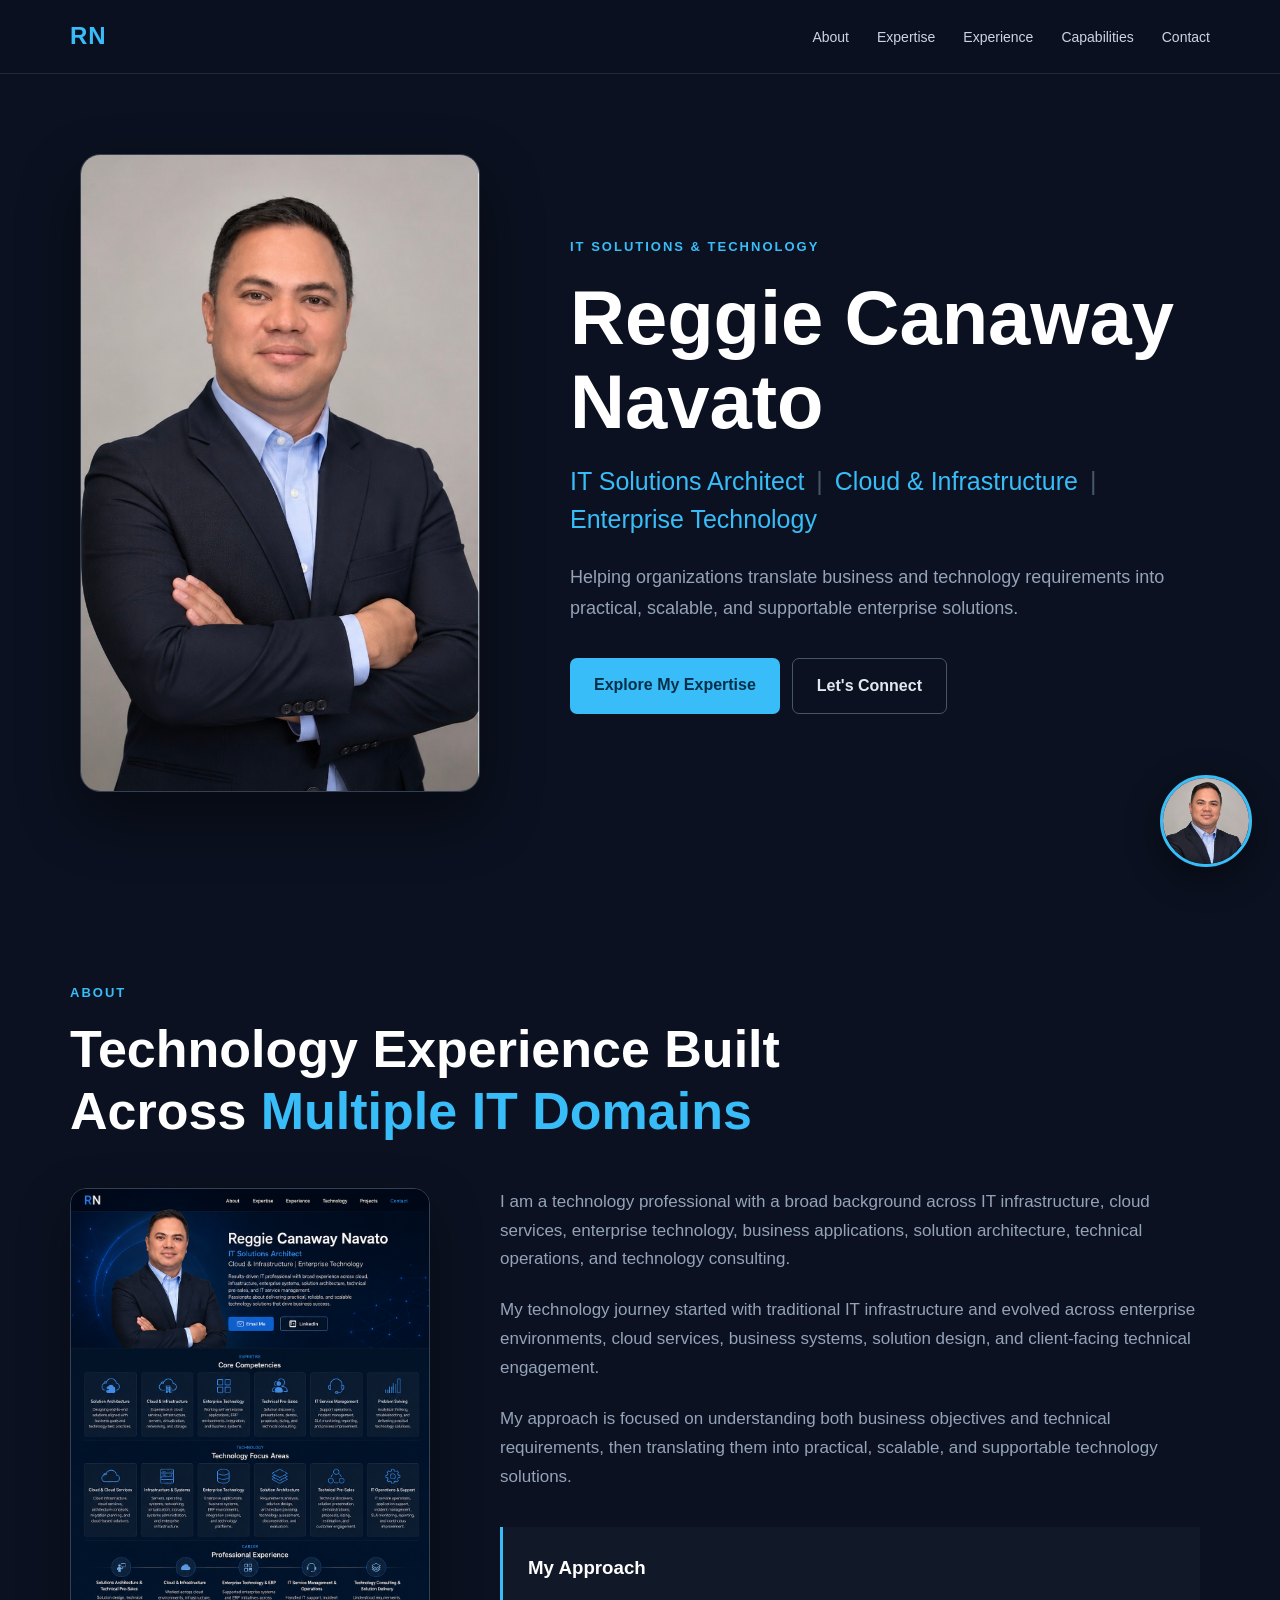
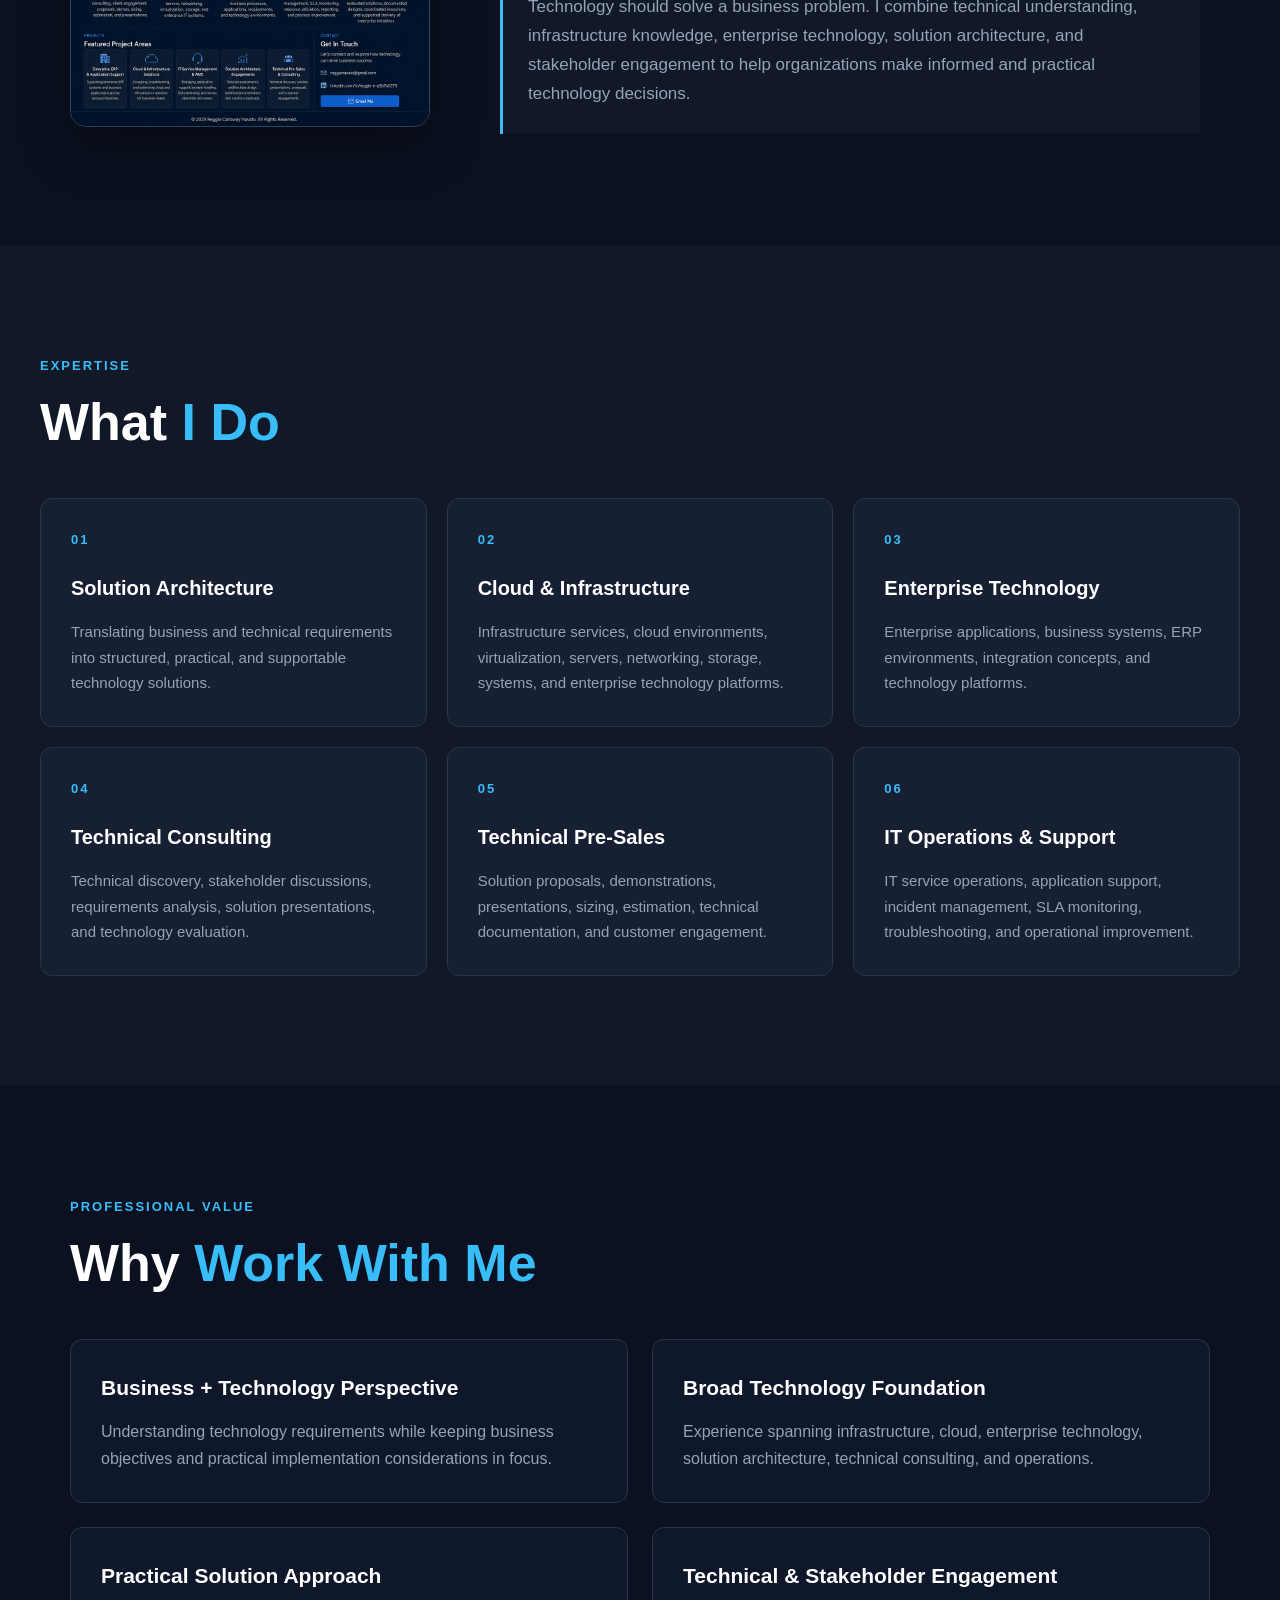
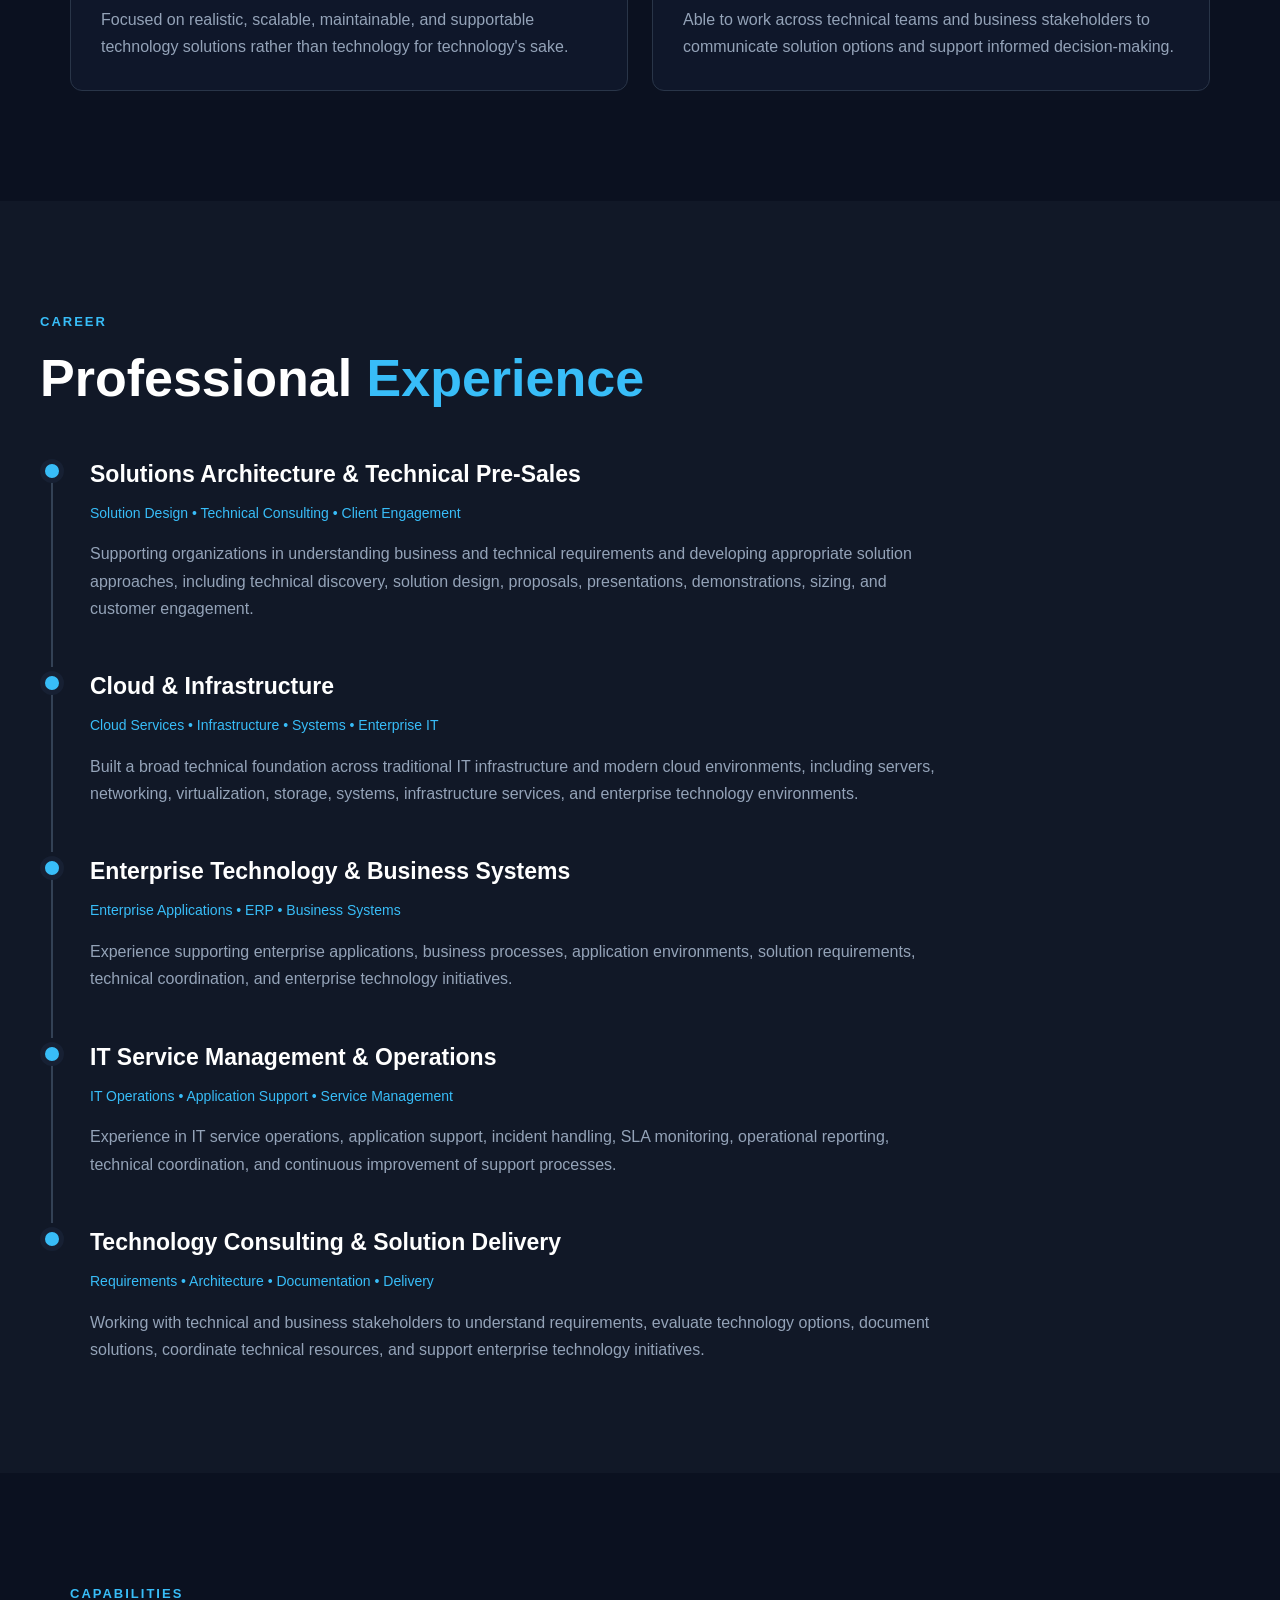
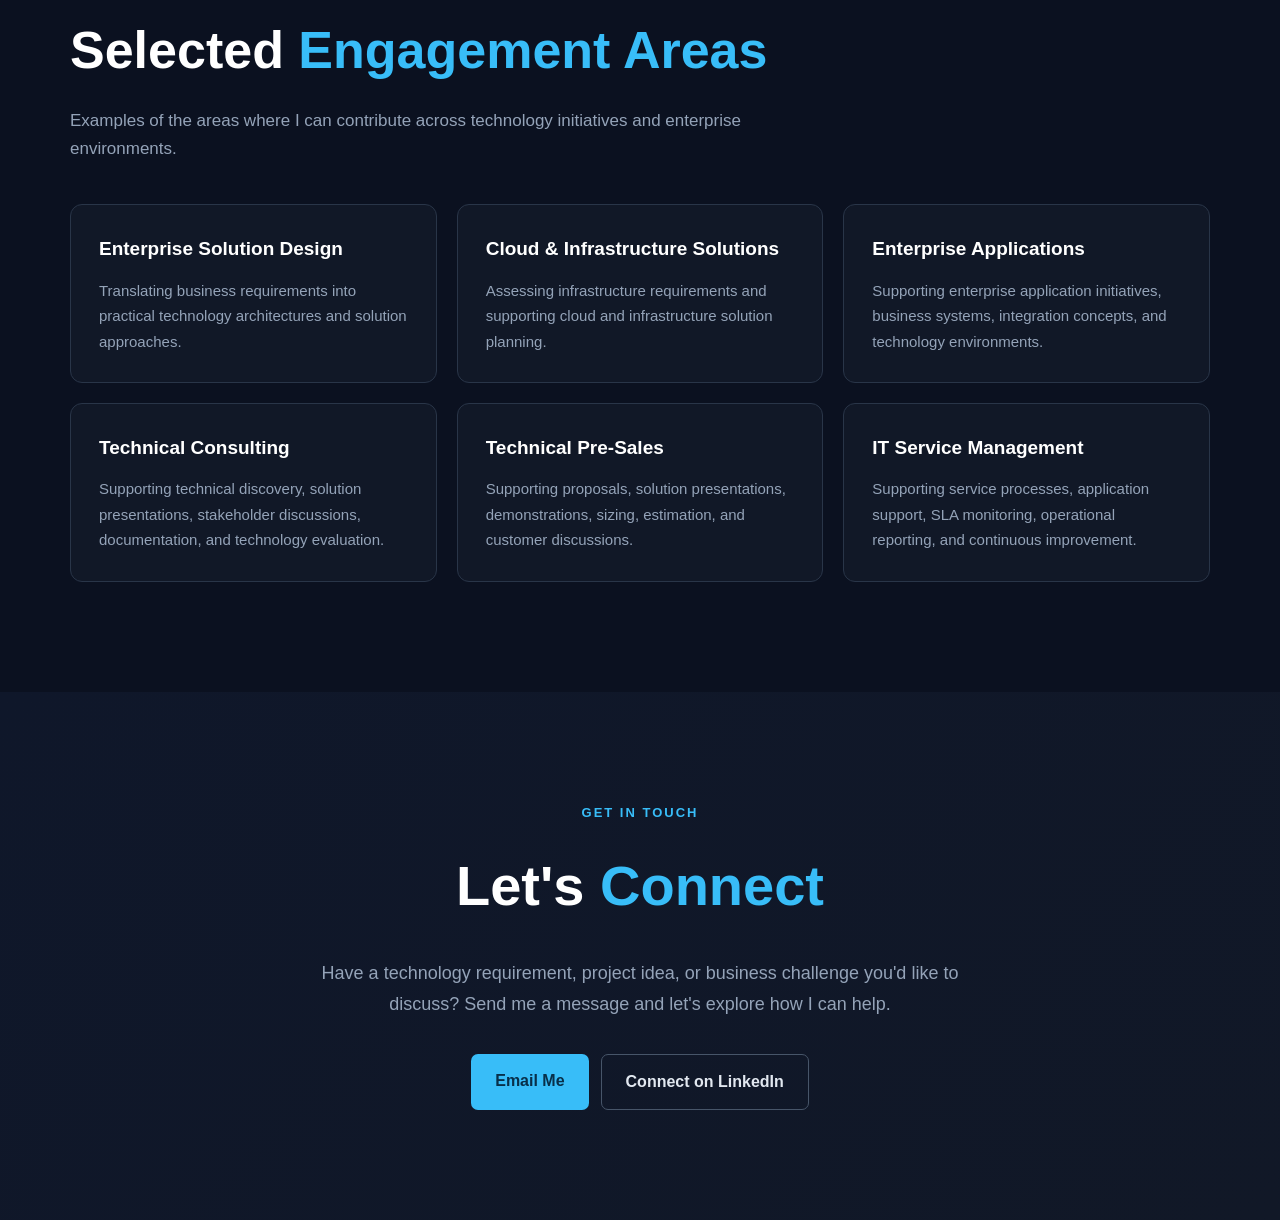
==== index.html @ bceef2e8 "Update index.html" ====
<!DOCTYPE html>
<html lang="en">

<head>

    <meta charset="UTF-8">

    <meta name="viewport"
          content="width=device-width, initial-scale=1.0">

    <meta name="description"
          content="Professional portfolio of Reggie Canaway Navato, an IT Solutions Architect specializing in Cloud, Infrastructure, Enterprise Technology, Solution Architecture, and Technical Consulting.">

    <title>
        Reggie Canaway Navato | IT Solutions Architect
    </title>

    <link rel="stylesheet" href="css/style.css">

</head>


<body>

    <!-- =========================
         NAVIGATION
    ========================== -->

    <nav>

        <div class="nav-container">

            <a href="#home" class="logo">
                RN
            </a>


            <ul>

                <li>
                    <a href="#about">
                        About
                    </a>
                </li>

                <li>
                    <a href="#expertise">
                        Expertise
                    </a>
                </li>

                <li>
                    <a href="#experience">
                        Experience
                    </a>
                </li>

                <li>
                    <a href="#engagement">
                        Capabilities
                    </a>
                </li>

                <li>
                    <a href="#contact">
                        Contact
                    </a>
                </li>

            </ul>

        </div>

    </nav>



    <!-- =========================
         HERO
    ========================== -->

    <header class="hero" id="home">

        <div class="hero-photo">

            <img
                src="images/profile.jpg"
                alt="Reggie Canaway Navato"
            >

        </div>


        <div class="hero-content">

            <div class="hero-label">
                IT Solutions & Technology
            </div>


            <h1>
                Reggie Canaway Navato
            </h1>


            <h2>
                IT Solutions Architect
                <span>|</span>
                Cloud & Infrastructure
                <span>|</span>
                Enterprise Technology
            </h2>


            <p class="hero-description">

                Helping organizations translate business and technology
                requirements into practical, scalable, and supportable
                enterprise solutions.

            </p>


            <div class="hero-buttons">

                <a href="#expertise"
                   class="btn btn-primary">

                    Explore My Expertise

                </a>


                <a href="#contact"
                   class="btn btn-secondary">

                    Let's Connect

                </a>

            </div>

        </div>

    </header>



    <!-- =========================
         ABOUT
    ========================== -->

    <section id="about">

        <div class="section-label">
            About
        </div>


        <h2 class="section-title">

            Technology Experience Built Across
            <span>Multiple IT Domains</span>

        </h2>


        <div class="about-grid">

            <div class="about-image">

                <img
                    src="images/profile3.jpg"
                    alt="Reggie Canaway Navato"
                >

            </div>


            <div class="about-content">

                <p>

                    I am a technology professional with a broad background
                    across IT infrastructure, cloud services, enterprise
                    technology, business applications, solution architecture,
                    technical operations, and technology consulting.

                </p>


                <p>

                    My technology journey started with traditional IT
                    infrastructure and evolved across enterprise environments,
                    cloud services, business systems, solution design, and
                    client-facing technical engagement.

                </p>


                <p>

                    My approach is focused on understanding both business
                    objectives and technical requirements, then translating
                    them into practical, scalable, and supportable technology
                    solutions.

                </p>


                <div class="about-approach">

                    <h3>
                        My Approach
                    </h3>

                    <p>

                        Technology should solve a business problem.
                        I combine technical understanding, infrastructure
                        knowledge, enterprise technology, solution architecture,
                        and stakeholder engagement to help organizations make
                        informed and practical technology decisions.

                    </p>

                </div>

            </div>

        </div>

    </section>



    <!-- =========================
         EXPERTISE
    ========================== -->

    <section id="expertise"
             class="section-dark">

        <div class="section-container">

            <div class="section-label">
                Expertise
            </div>


            <h2 class="section-title">

                What <span>I Do</span>

            </h2>


            <div class="expertise-grid">


                <div class="expertise-card">

                    <div class="card-number">
                        01
                    </div>

                    <h3>
                        Solution Architecture
                    </h3>

                    <p>

                        Translating business and technical requirements into
                        structured, practical, and supportable technology
                        solutions.

                    </p>

                </div>


                <div class="expertise-card">

                    <div class="card-number">
                        02
                    </div>

                    <h3>
                        Cloud & Infrastructure
                    </h3>

                    <p>

                        Infrastructure services, cloud environments,
                        virtualization, servers, networking, storage,
                        systems, and enterprise technology platforms.

                    </p>

                </div>


                <div class="expertise-card">

                    <div class="card-number">
                        03
                    </div>

                    <h3>
                        Enterprise Technology
                    </h3>

                    <p>

                        Enterprise applications, business systems,
                        ERP environments, integration concepts,
                        and technology platforms.

                    </p>

                </div>


                <div class="expertise-card">

                    <div class="card-number">
                        04
                    </div>

                    <h3>
                        Technical Consulting
                    </h3>

                    <p>

                        Technical discovery, stakeholder discussions,
                        requirements analysis, solution presentations,
                        and technology evaluation.

                    </p>

                </div>


                <div class="expertise-card">

                    <div class="card-number">
                        05
                    </div>

                    <h3>
                        Technical Pre-Sales
                    </h3>

                    <p>

                        Solution proposals, demonstrations, presentations,
                        sizing, estimation, technical documentation,
                        and customer engagement.

                    </p>

                </div>


                <div class="expertise-card">

                    <div class="card-number">
                        06
                    </div>

                    <h3>
                        IT Operations & Support
                    </h3>

                    <p>

                        IT service operations, application support,
                        incident management, SLA monitoring,
                        troubleshooting, and operational improvement.

                    </p>

                </div>


            </div>

        </div>

    </section>



    <!-- =========================
         WHY WORK WITH ME
    ========================== -->

    <section id="value">

        <div class="section-label">
            Professional Value
        </div>


        <h2 class="section-title">

            Why <span>Work With Me</span>

        </h2>


        <div class="value-grid">


            <div class="value-item">

                <h3>
                    Business + Technology Perspective
                </h3>

                <p>

                    Understanding technology requirements while keeping
                    business objectives and practical implementation
                    considerations in focus.

                </p>

            </div>


            <div class="value-item">

                <h3>
                    Broad Technology Foundation
                </h3>

                <p>

                    Experience spanning infrastructure, cloud,
                    enterprise technology, solution architecture,
                    technical consulting, and operations.

                </p>

            </div>


            <div class="value-item">

                <h3>
                    Practical Solution Approach
                </h3>

                <p>

                    Focused on realistic, scalable, maintainable,
                    and supportable technology solutions rather than
                    technology for technology's sake.

                </p>

            </div>


            <div class="value-item">

                <h3>
                    Technical & Stakeholder Engagement
                </h3>

                <p>

                    Able to work across technical teams and business
                    stakeholders to communicate solution options and
                    support informed decision-making.

                </p>

            </div>


        </div>

    </section>



    <!-- =========================
         EXPERIENCE
    ========================== -->

    <section id="experience"
             class="section-dark">

        <div class="section-container">

            <div class="section-label">
                Career
            </div>


            <h2 class="section-title">

                Professional <span>Experience</span>

            </h2>


            <div class="timeline">


                <div class="timeline-item">

                    <div class="timeline-marker">
                    </div>


                    <div class="timeline-content">

                        <h3>
                            Solutions Architecture & Technical Pre-Sales
                        </h3>

                        <div class="timeline-role">

                            Solution Design • Technical Consulting
                            • Client Engagement

                        </div>

                        <p>

                            Supporting organizations in understanding
                            business and technical requirements and developing
                            appropriate solution approaches, including
                            technical discovery, solution design, proposals,
                            presentations, demonstrations, sizing, and
                            customer engagement.

                        </p>

                    </div>

                </div>



                <div class="timeline-item">

                    <div class="timeline-marker">
                    </div>


                    <div class="timeline-content">

                        <h3>
                            Cloud & Infrastructure
                        </h3>

                        <div class="timeline-role">

                            Cloud Services • Infrastructure
                            • Systems • Enterprise IT

                        </div>

                        <p>

                            Built a broad technical foundation across
                            traditional IT infrastructure and modern cloud
                            environments, including servers, networking,
                            virtualization, storage, systems, infrastructure
                            services, and enterprise technology environments.

                        </p>

                    </div>

                </div>



                <div class="timeline-item">

                    <div class="timeline-marker">
                    </div>


                    <div class="timeline-content">

                        <h3>
                            Enterprise Technology & Business Systems
                        </h3>

                        <div class="timeline-role">

                            Enterprise Applications • ERP
                            • Business Systems

                        </div>

                        <p>

                            Experience supporting enterprise applications,
                            business processes, application environments,
                            solution requirements, technical coordination,
                            and enterprise technology initiatives.

                        </p>

                    </div>

                </div>



                <div class="timeline-item">

                    <div class="timeline-marker">
                    </div>


                    <div class="timeline-content">

                        <h3>
                            IT Service Management & Operations
                        </h3>

                        <div class="timeline-role">

                            IT Operations • Application Support
                            • Service Management

                        </div>

                        <p>

                            Experience in IT service operations,
                            application support, incident handling,
                            SLA monitoring, operational reporting,
                            technical coordination, and continuous
                            improvement of support processes.

                        </p>

                    </div>

                </div>



                <div class="timeline-item">

                    <div class="timeline-marker">
                    </div>


                    <div class="timeline-content">

                        <h3>
                            Technology Consulting & Solution Delivery
                        </h3>

                        <div class="timeline-role">

                            Requirements • Architecture
                            • Documentation • Delivery

                        </div>

                        <p>

                            Working with technical and business stakeholders
                            to understand requirements, evaluate technology
                            options, document solutions, coordinate technical
                            resources, and support enterprise technology
                            initiatives.

                        </p>

                    </div>

                </div>


            </div>

        </div>

    </section>



    <!-- =========================
         ENGAGEMENT AREAS
    ========================== -->

    <section id="engagement">

        <div class="section-label">
            Capabilities
        </div>


        <h2 class="section-title">

            Selected <span>Engagement Areas</span>

        </h2>


        <p class="section-intro">

            Examples of the areas where I can contribute across
            technology initiatives and enterprise environments.

        </p>


        <div class="engagement-grid">


            <div class="engagement-card">

                <h3>
                    Enterprise Solution Design
                </h3>

                <p>

                    Translating business requirements into practical
                    technology architectures and solution approaches.

                </p>

            </div>


            <div class="engagement-card">

                <h3>
                    Cloud & Infrastructure Solutions
                </h3>

                <p>

                    Assessing infrastructure requirements and supporting
                    cloud and infrastructure solution planning.

                </p>

            </div>


            <div class="engagement-card">

                <h3>
                    Enterprise Applications
                </h3>

                <p>

                    Supporting enterprise application initiatives,
                    business systems, integration concepts, and
                    technology environments.

                </p>

            </div>


            <div class="engagement-card">

                <h3>
                    Technical Consulting
                </h3>

                <p>

                    Supporting technical discovery, solution presentations,
                    stakeholder discussions, documentation,
                    and technology evaluation.

                </p>

            </div>


            <div class="engagement-card">

                <h3>
                    Technical Pre-Sales
                </h3>

                <p>

                    Supporting proposals, solution presentations,
                    demonstrations, sizing, estimation,
                    and customer discussions.

                </p>

            </div>


            <div class="engagement-card">

                <h3>
                    IT Service Management
                </h3>

                <p>

                    Supporting service processes, application support,
                    SLA monitoring, operational reporting,
                    and continuous improvement.

                </p>

            </div>


        </div>

    </section>


<!-- =========================
     CONTACT
========================= -->

<section id="contact" class="contact-section">

    <div class="contact-container">

        <div class="section-label">
            Get In Touch
        </div>

        <h2>
            Let's <span>Connect</span>
        </h2>

        <p class="contact-intro">

            Have a technology requirement, project idea, or
            business challenge you'd like to discuss?
            Send me a message and let's explore how I can help.

        </p>


        <div class="contact-buttons">

            <a
                href="mailto:reggienavato@gmail.com"
                class="btn btn-primary"
            >
                Email Me
            </a>


            <a
                href="https://www.linkedin.com/in/reggie-n-a3b7b0275/"
                target="_blank"
                rel="noopener noreferrer"
                class="btn btn-secondary"
            >
                Connect on LinkedIn
            </a>

        </div>

    </div>

</section>


<!-- =========================
     FLOATING INQUIRY BUTTON
========================= -->

<div class="floating-inquiry">

    <button
        class="profile-inquiry-button"
        id="openInquiry"
        aria-label="Open inquiry form"
    >

        <img
            src="images/profile.jpg"
            alt="Inquire with Reggie"
        >

        <span class="inquiry-label">
            Inquire Here
        </span>

    </button>

</div>


<!-- =========================
     INQUIRY MODAL
========================= -->

<div
    class="inquiry-modal"
    id="inquiryModal"
    aria-hidden="true"
>

    <div class="inquiry-overlay"
         id="inquiryOverlay">
    </div>


    <div
        class="inquiry-box"
        role="dialog"
        aria-modal="true"
        aria-labelledby="inquiryTitle"
    >

        <button
            class="inquiry-close"
            id="closeInquiry"
            aria-label="Close inquiry form"
        >
            &times;
        </button>


        <div class="section-label">
            Get In Touch
        </div>


        <h2 id="inquiryTitle">
            Inquire <span>Here</span>
        </h2>


        <p class="inquiry-description">

            Tell me a little about your requirement.
            I'll get back to you as soon as possible.

        </p>


        <form
            class="inquiry-form"
            action="https://formsubmit.co/reggienavato@gmail.com"
            method="POST"
        >

            <input
                type="hidden"
                name="_subject"
                value="New Website Inquiry - Reggie Canaway Navato"
            >

            <input
                type="hidden"
                name="_template"
                value="table"
            >

            <input
                type="hidden"
                name="_captcha"
                value="true"
            >


            <div class="form-row">

                <div class="form-group">

                    <label for="name">
                        Full Name *
                    </label>

                    <input
                        type="text"
                        id="name"
                        name="Full Name"
                        placeholder="Your full name"
                        required
                    >

                </div>


                <div class="form-group">

                    <label for="company">
                        Company / Organization
                    </label>

                    <input
                        type="text"
                        id="company"
                        name="Company"
                        placeholder="Company name"
                    >

                </div>

            </div>


            <div class="form-row">

                <div class="form-group">

                    <label for="email">
                        Email Address *
                    </label>

                    <input
                        type="email"
                        id="email"
                        name="Email"
                        placeholder="you@company.com"
                        required
                    >

                </div>


                <div class="form-group">

                    <label for="phone">
                        Contact Number *
                    </label>

                    <input
                        type="tel"
                        id="phone"
                        name="Contact Number"
                        placeholder="+63 9XX XXX XXXX"
                        required
                    >

                </div>

            </div>


            <div class="form-group">

                <label for="inquiryType">
                    Inquiry Type *
                </label>

                <select
                    id="inquiryType"
                    name="Inquiry Type"
                    required
                >

                    <option value="">
                        Select an inquiry type
                    </option>

                    <option value="Solution Architecture">
                        Solution Architecture
                    </option>

                    <option value="Cloud & Infrastructure">
                        Cloud & Infrastructure
                    </option>

                    <option value="Enterprise Technology / ERP">
                        Enterprise Technology / ERP
                    </option>

                    <option value="Technical Consulting">
                        Technical Consulting
                    </option>

                    <option value="Technical Pre-Sales">
                        Technical Pre-Sales
                    </option>

                    <option value="Other">
                        Other
                    </option>

                </select>

            </div>


            <div class="form-group">

                <label for="message">
                    Message *
                </label>

                <textarea
                    id="message"
                    name="Message"
                    rows="5"
                    placeholder="Tell me about your requirement..."
                    required
                ></textarea>

            </div>


            <button
                type="submit"
                class="btn btn-primary submit-btn"
            >
                Send Inquiry
            </button>


            <p class="form-note">

                Your information will only be used to respond
                to your inquiry.

            </p>

        </form>

    </div>

</div>


<script>

    const openInquiry =
        document.getElementById("openInquiry");

    const closeInquiry =
        document.getElementById("closeInquiry");

    const inquiryModal =
        document.getElementById("inquiryModal");

    const inquiryOverlay =
        document.getElementById("inquiryOverlay");


    function showInquiry() {

        inquiryModal.classList.add("active");

        inquiryModal.setAttribute(
            "aria-hidden",
            "false"
        );

        document.body.classList.add(
            "modal-open"
        );

    }


    function hideInquiry() {

        inquiryModal.classList.remove("active");

        inquiryModal.setAttribute(
            "aria-hidden",
            "true"
        );

        document.body.classList.remove(
            "modal-open"
        );

    }


    openInquiry.addEventListener(
        "click",
        showInquiry
    );


    closeInquiry.addEventListener(
        "click",
        hideInquiry
    );


    inquiryOverlay.addEventListener(
        "click",
        hideInquiry
    );


    document.addEventListener(
        "keydown",
        function(event) {

            if (
                event.key === "Escape" &&
                inquiryModal.classList.contains("active")
            ) {

                hideInquiry();

            }

        }
    );

</script>
---- css/style.css ----
/* ========================================
   GLOBAL
======================================== */

* {
    margin: 0;
    padding: 0;
    box-sizing: border-box;
}

html {
    scroll-behavior: smooth;
}

body {
    font-family: Arial, Helvetica, sans-serif;
    background: #0b1120;
    color: #e5e7eb;
    line-height: 1.7;
}

/* ========================================
   NAVIGATION
======================================== */

nav {
    position: sticky;
    top: 0;
    z-index: 1000;
    background: rgba(11, 17, 32, 0.95);
    border-bottom: 1px solid #1e293b;
    backdrop-filter: blur(10px);
}

.nav-container {
    max-width: 1200px;
    margin: auto;
    padding: 16px 30px;
    display: flex;
    justify-content: space-between;
    align-items: center;
}

.logo {
    color: #38bdf8;
    font-size: 24px;
    font-weight: 800;
    text-decoration: none;
    letter-spacing: 1px;
}

nav ul {
    list-style: none;
    display: flex;
    gap: 28px;
}

nav a {
    color: #cbd5e1;
    text-decoration: none;
    font-size: 14px;
    transition: color 0.2s ease;
}

nav a:hover {
    color: #38bdf8;
}

/* ========================================
   HERO
======================================== */

.hero {
    max-width: 1200px;
    min-height: 88vh;
    margin: auto;
    padding: 80px 30px;
    display: grid;
    grid-template-columns: 420px 1fr;
    gap: 80px;
    align-items: center;
}

.hero-photo {
    display: flex;
    justify-content: center;
    align-items: center;
}

.hero-photo img {
    width: 100%;
    max-width: 400px;
    height: auto;
    display: block;
    border-radius: 20px;
    border: 1px solid #334155;
    box-shadow: 0 25px 60px rgba(0, 0, 0, 0.45);
}

.hero-content {
    max-width: 720px;
}

.hero-label {
    display: inline-block;
    margin-bottom: 18px;
    color: #38bdf8;
    font-size: 13px;
    font-weight: 700;
    letter-spacing: 2px;
    text-transform: uppercase;
}

.hero h1 {
    font-size: clamp(46px, 6vw, 76px);
    line-height: 1.1;
    color: #ffffff;
    margin-bottom: 20px;
}

.hero h2 {
    color: #38bdf8;
    font-size: clamp(19px, 2vw, 25px);
    font-weight: 500;
    margin-bottom: 24px;
    line-height: 1.5;
}

.hero h2 span {
    color: #475569;
    margin: 0 5px;
}

.hero-description {
    max-width: 680px;
    font-size: 18px;
    color: #94a3b8;
}

.hero-buttons {
    margin-top: 35px;
    display: flex;
    gap: 12px;
    flex-wrap: wrap;
}

/* ========================================
   BUTTONS
======================================== */

.btn {
    display: inline-block;
    padding: 13px 24px;
    border-radius: 7px;
    text-decoration: none;
    font-weight: 700;
    transition:
        transform 0.2s ease,
        background 0.2s ease,
        border 0.2s ease;
}

.btn:hover {
    transform: translateY(-2px);
}

.btn-primary {
    background: #38bdf8;
    color: #082f49;
}

.btn-primary:hover {
    background: #7dd3fc;
}

.btn-secondary {
    border: 1px solid #475569;
    color: #e2e8f0;
}

.btn-secondary:hover {
    border-color: #38bdf8;
    color: #38bdf8;
}

/* ========================================
   SECTIONS
======================================== */

section {
    max-width: 1200px;
    margin: auto;
    padding: 110px 30px;
}

.section-dark {
    max-width: none;
    background: #111827;
}

.section-container {
    max-width: 1200px;
    margin: auto;
}

.section-label {
    color: #38bdf8;
    font-size: 13px;
    font-weight: 700;
    text-transform: uppercase;
    letter-spacing: 2px;
    margin-bottom: 14px;
}

.section-title {
    color: #ffffff;
    font-size: clamp(34px, 5vw, 52px);
    line-height: 1.2;
    max-width: 850px;
    margin-bottom: 45px;
}

.section-title span {
    color: #38bdf8;
}

.section-intro {
    max-width: 720px;
    color: #94a3b8;
    font-size: 17px;
    margin-top: -20px;
    margin-bottom: 40px;
}

/* ========================================
   ABOUT
======================================== */

.about-grid {
    display: grid;
    grid-template-columns: 360px 1fr;
    gap: 70px;
    align-items: start;
}

.about-image img {
    width: 100%;
    border-radius: 16px;
    border: 1px solid #334155;
    box-shadow: 0 20px 50px rgba(0, 0, 0, 0.35);
}

.about-content {
    max-width: 700px;
}

.about-content p {
    color: #94a3b8;
    font-size: 17px;
    margin-bottom: 22px;
}

.about-approach {
    margin-top: 35px;
    padding: 25px;
    border-left: 3px solid #38bdf8;
    background: #111827;
}

.about-approach h3 {
    color: #ffffff;
    margin-bottom: 10px;
}

.about-approach p {
    margin-bottom: 0;
}

/* ========================================
   EXPERTISE
======================================== */

.expertise-grid {
    display: grid;
    grid-template-columns: repeat(3, 1fr);
    gap: 20px;
}

.expertise-card {
    background: #172033;
    border: 1px solid #293548;
    padding: 30px;
    border-radius: 12px;
    transition:
        transform 0.2s ease,
        border 0.2s ease;
}

.expertise-card:hover {
    transform: translateY(-5px);
    border-color: #38bdf8;
}

.card-number {
    color: #38bdf8;
    font-size: 13px;
    font-weight: 800;
    letter-spacing: 2px;
    margin-bottom: 20px;
}

.expertise-card h3 {
    color: #ffffff;
    margin-bottom: 14px;
    font-size: 20px;
}

.expertise-card p {
    color: #94a3b8;
    font-size: 15px;
}

/* ========================================
   WHY WORK WITH ME
======================================== */

.value-grid {
    display: grid;
    grid-template-columns: repeat(2, 1fr);
    gap: 24px;
}

.value-item {
    padding: 30px;
    border: 1px solid #293548;
    border-radius: 12px;
    background: #0f172a;
}

.value-item h3 {
    color: #ffffff;
    font-size: 21px;
    margin-bottom: 12px;
}

.value-item p {
    color: #94a3b8;
}

/* ========================================
   EXPERIENCE TIMELINE
======================================== */

.timeline {
    max-width: 900px;
    margin-top: 20px;
}

.timeline-item {
    position: relative;
    display: grid;
    grid-template-columns: 25px 1fr;
    gap: 25px;
    padding-bottom: 45px;
}

.timeline-item:last-child {
    padding-bottom: 0;
}

.timeline-item:not(:last-child)::after {
    content: "";
    position: absolute;
    left: 11px;
    top: 25px;
    bottom: 0;
    width: 2px;
    background: #334155;
}

.timeline-marker {
    width: 24px;
    height: 24px;
    border-radius: 50%;
    background: #38bdf8;
    border: 5px solid #172033;
    z-index: 2;
    margin-top: 4px;
}

.timeline-content h3 {
    color: #ffffff;
    font-size: 23px;
    margin-bottom: 8px;
}

.timeline-role {
    color: #38bdf8;
    font-size: 14px;
    margin-bottom: 15px;
}

.timeline-content p {
    color: #94a3b8;
}

/* ========================================
   ENGAGEMENT AREAS
======================================== */

.engagement-grid {
    display: grid;
    grid-template-columns: repeat(3, 1fr);
    gap: 20px;
}

.engagement-card {
    padding: 28px;
    background: #111827;
    border: 1px solid #293548;
    border-radius: 12px;
    transition:
        transform 0.2s ease,
        border 0.2s ease;
}

.engagement-card:hover {
    transform: translateY(-5px);
    border-color: #38bdf8;
}

.engagement-card h3 {
    color: #ffffff;
    font-size: 19px;
    margin-bottom: 12px;
}

.engagement-card p {
    color: #94a3b8;
    font-size: 15px;
}

/* ========================================
   CONTACT
======================================== */

.contact-section {
    max-width: none;
    background: linear-gradient(
        135deg,
        #0f172a,
        #111827
    );
    text-align: center;
}

.contact-container {
    max-width: 800px;
    margin: auto;
}

.contact-section h2 {
    color: #ffffff;
    font-size: clamp(38px, 5vw, 56px);
    margin-bottom: 25px;
}

.contact-section h2 span {
    color: #38bdf8;
}

.contact-section p {
    color: #94a3b8;
    font-size: 18px;
    margin-bottom: 35px;
}

.contact-buttons {
    display: flex;
    justify-content: center;
    gap: 12px;
    flex-wrap: wrap;
}

/* ========================================
   FOOTER
======================================== */

footer {
    text-align: center;
    padding: 30px;
    border-top: 1px solid #1e293b;
    background: #0b1120;
    color: #64748b;
    font-size: 14px;
}

/* ========================================
   INQUIRY FORM
======================================== */

.contact-intro {
    max-width: 700px;
    margin: 0 auto 40px;
    color: #94a3b8;
    font-size: 17px;
}

.inquiry-form {
    width: 100%;
    max-width: 850px;
    margin: 0 auto;
    padding: 35px;
    background: #111827;
    border: 1px solid #293548;
    border-radius: 14px;
    text-align: left;
    box-shadow: 0 20px 50px rgba(0, 0, 0, 0.25);
}

.form-row {
    display: grid;
    grid-template-columns: 1fr 1fr;
    gap: 20px;
}

.form-group {
    margin-bottom: 20px;
}

.form-group label {
    display: block;
    margin-bottom: 7px;
    color: #e2e8f0;
    font-size: 14px;
    font-weight: 600;
}

.form-group input,
.form-group select,
.form-group textarea {
    width: 100%;
    padding: 13px 14px;
    background: #0b1120;
    border: 1px solid #334155;
    border-radius: 7px;
    color: #e2e8f0;
    font-family: Arial, Helvetica, sans-serif;
    font-size: 15px;
    outline: none;
    transition:
        border 0.2s ease,
        box-shadow 0.2s ease;
}

.form-group input:focus,
.form-group select:focus,
.form-group textarea:focus {
    border-color: #38bdf8;
    box-shadow: 0 0 0 3px rgba(56, 189, 248, 0.1);
}

.form-group input::placeholder,
.form-group textarea::placeholder {
    color: #64748b;
}

.form-group textarea {
    resize: vertical;
    min-height: 140px;
}

.form-group select {
    cursor: pointer;
}

.submit-btn {
    border: none;
    cursor: pointer;
    font-size: 15px;
    margin-top: 5px;
}

.form-note {
    margin-top: 12px;
    color: #64748b;
    font-size: 12px;
    text-align: center;
}

.direct-contact {
    margin-top: 35px;
    color: #64748b;
    font-size: 14px;
}

.direct-contact a {
    color: #38bdf8;
    text-decoration: none;
    margin: 0 8px;
}

.direct-contact a:hover {
    text-decoration: underline;
}

/* ========================================
   FLOATING PROFILE INQUIRY
======================================== */

.floating-inquiry {
    position: fixed;
    right: 28px;
    bottom: 28px;
    z-index: 900;
}

.profile-inquiry-button {
    position: relative;
    width: 92px;
    height: 92px;
    padding: 0;
    border: 3px solid #38bdf8;
    border-radius: 50%;
    background: #0f172a;
    cursor: pointer;
    box-shadow: 0 10px 35px rgba(0, 0, 0, 0.45);
    animation: profileFloat 4s ease-in-out infinite;
}

.profile-inquiry-button:hover {
    transform: scale(1.08);
    box-shadow:
        0 0 0 8px rgba(56, 189, 248, 0.12),
        0 15px 40px rgba(0, 0, 0, 0.5);
}

.profile-inquiry-button img {
    width: 100%;
    height: 100%;
    object-fit: cover;
    object-position: center 10%;
    border-radius: 50%;
    display: block;
}

.inquiry-label {
    position: absolute;
    right: 105px;
    bottom: 25px;
    white-space: nowrap;
    padding: 7px 12px;
    border-radius: 6px;
    background: #111827;
    border: 1px solid #334155;
    color: #e2e8f0;
    font-size: 13px;
    font-weight: 700;
    opacity: 0;
    transform: translateX(8px);
    pointer-events: none;
    transition:
        opacity 0.2s ease,
        transform 0.2s ease;
}

.profile-inquiry-button:hover .inquiry-label {
    opacity: 1;
    transform: translateX(0);
}

/* ========================================
   PROFILE ANIMATION
======================================== */

@keyframes profileFloat {
    0%,
    100% {
        transform: translateY(0);
    }

    50% {
        transform: translateY(-8px);
    }
}

/* ========================================
   INQUIRY MODAL
======================================== */

.inquiry-modal {
    position: fixed;
    inset: 0;
    z-index: 2000;
    display: flex;
    align-items: center;
    justify-content: center;
    padding: 25px;
    visibility: hidden;
    opacity: 0;
    transition:
        opacity 0.25s ease,
        visibility 0.25s ease;
}

.inquiry-modal.active {
    visibility: visible;
    opacity: 1;
}

.inquiry-overlay {
    position: absolute;
    inset: 0;
    background: rgba(2, 6, 23, 0.82);
    backdrop-filter: blur(6px);
}

.inquiry-box {
    position: relative;
    z-index: 2;
    width: 100%;
    max-width: 850px;
    max-height: 90vh;
    overflow-y: auto;
    padding: 40px;
    background: #111827;
    border: 1px solid #334155;
    border-radius: 16px;
    box-shadow: 0 30px 80px rgba(0, 0, 0, 0.6);
    transform: translateY(20px) scale(0.98);
    transition: transform 0.25s ease;
}

.inquiry-modal.active .inquiry-box {
    transform: translateY(0) scale(1);
}

.inquiry-close {
    position: absolute;
    top: 18px;
    right: 20px;
    width: 38px;
    height: 38px;
    border: none;
    border-radius: 50%;
    background: #1e293b;
    color: #cbd5e1;
    font-size: 28px;
    line-height: 1;
    cursor: pointer;
    transition:
        background 0.2s ease,
        color 0.2s ease;
}

.inquiry-close:hover {
    background: #334155;
    color: #ffffff;
}

.inquiry-box h2 {
    color: #ffffff;
    font-size: clamp(32px, 5vw, 46px);
    margin-bottom: 12px;
}

.inquiry-box h2 span {
    color: #38bdf8;
}

.inquiry-description {
    color: #94a3b8;
    margin-bottom: 30px;
    max-width: 650px;
}

body.modal-open {
    overflow: hidden;
}

/* ========================================
   TABLET
======================================== */

@media (max-width: 950px) {
    .hero {
        grid-template-columns: 330px 1fr;
        gap: 45px;
    }

    .about-grid {
        grid-template-columns: 280px 1fr;
        gap: 40px;
    }

    .expertise-grid,
    .engagement-grid {
        grid-template-columns: repeat(2, 1fr);
    }
}

/* ========================================
   MOBILE
======================================== */

@media (max-width: 700px) {
    nav ul {
        display: none;
    }

    .nav-container {
        padding: 15px 22px;
    }

    .hero {
        grid-template-columns: 1fr;
        text-align: center;
        padding: 60px 25px 80px;
        gap: 40px;
    }

    .hero-photo img {
        max-width: 300px;
    }

    .hero-content {
        margin: auto;
    }

    .hero-description {
        margin: auto;
    }

    .hero-buttons {
        justify-content: center;
    }

    section {
        padding: 80px 25px;
    }

    .about-grid {
        grid-template-columns: 1fr;
        gap: 40px;
    }

    .about-image {
        max-width: 300px;
        margin: auto;
    }

    .expertise-grid,
    .engagement-grid,
    .value-grid {
        grid-template-columns: 1fr;
    }

    .section-title {
        font-size: 36px;
    }

    .timeline-item {
        grid-template-columns: 20px 1fr;
        gap: 18px;
    }

    .timeline-content h3 {
        font-size: 20px;
    }

    .floating-inquiry {
        right: 18px;
        bottom: 18px;
    }

    .profile-inquiry-button {
        width: 72px;
        height: 72px;
    }

    .inquiry-label {
        display: none;
    }

    .inquiry-box {
        max-height: 92vh;
        padding: 30px 20px;
        border-radius: 12px;
    }

    .form-row {
        grid-template-columns: 1fr;
        gap: 0;
    }

    .inquiry-close {
        top: 12px;
        right: 12px;
    }
}
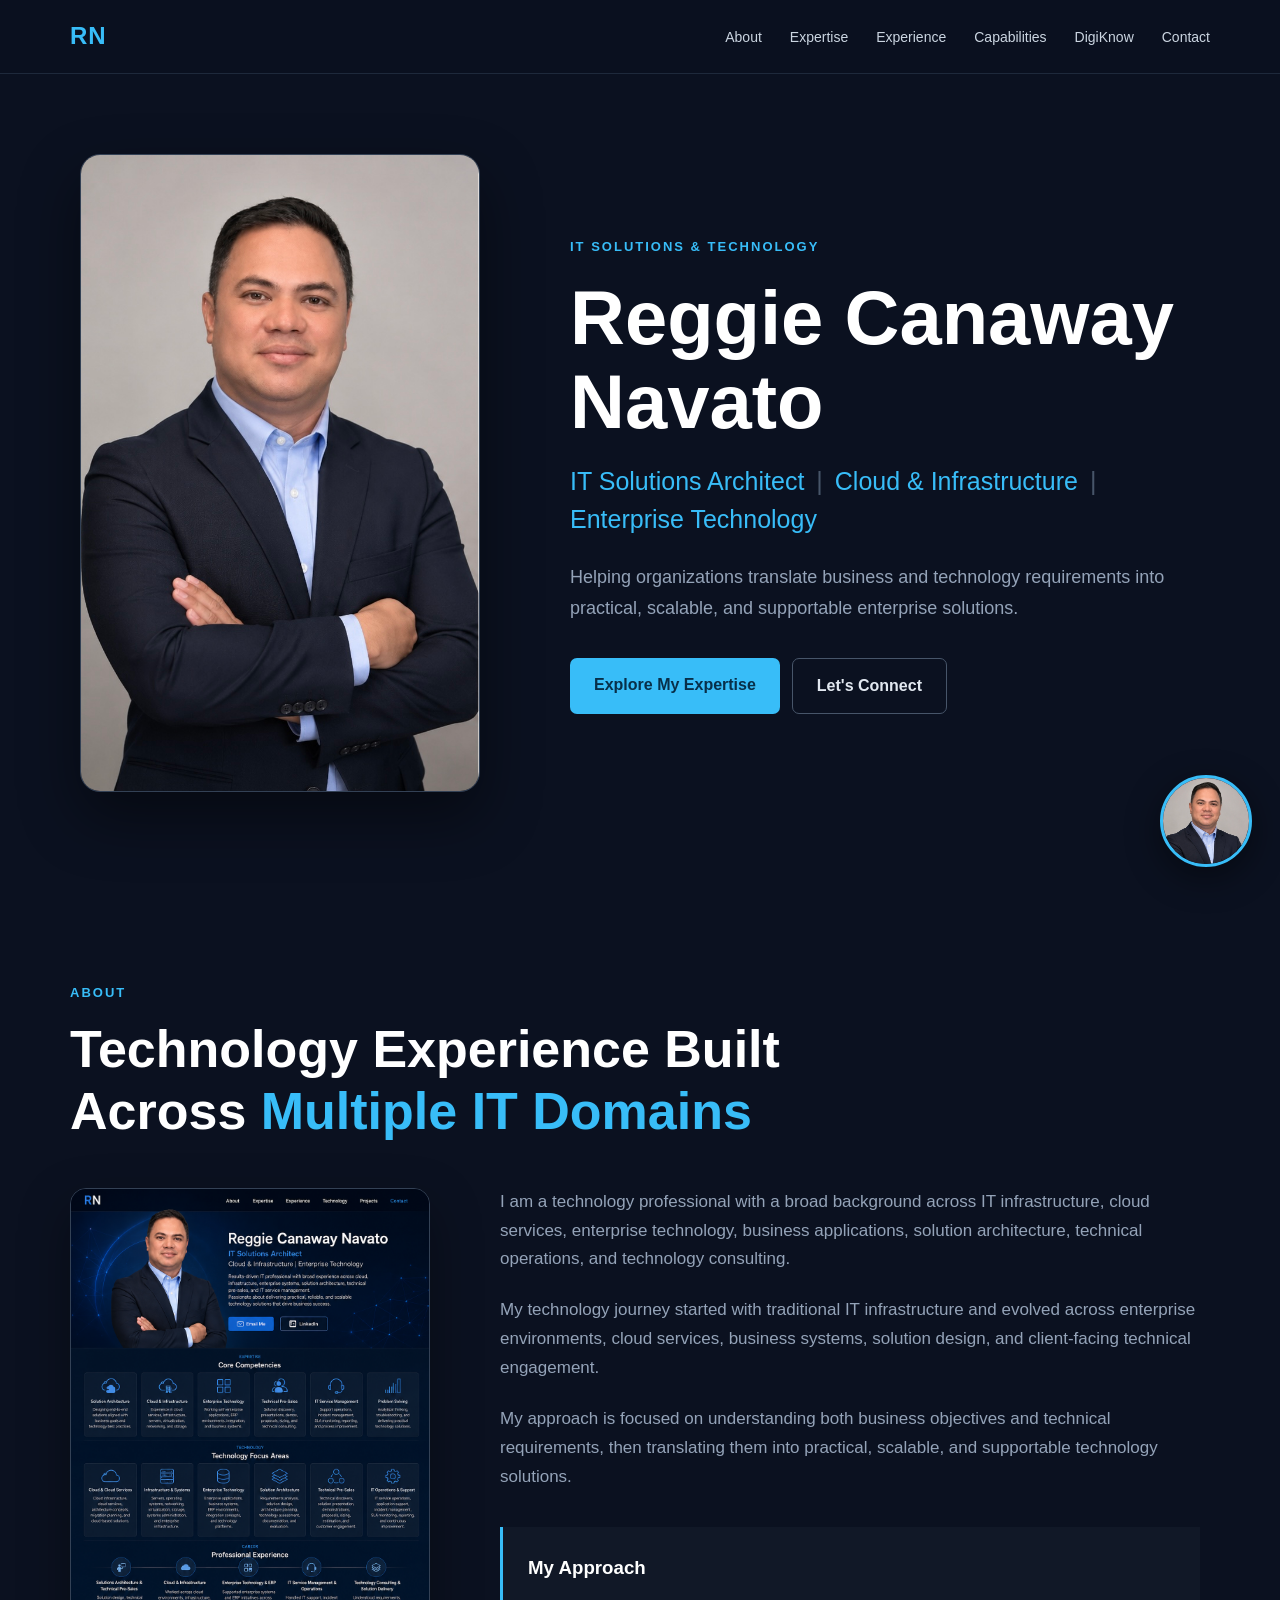
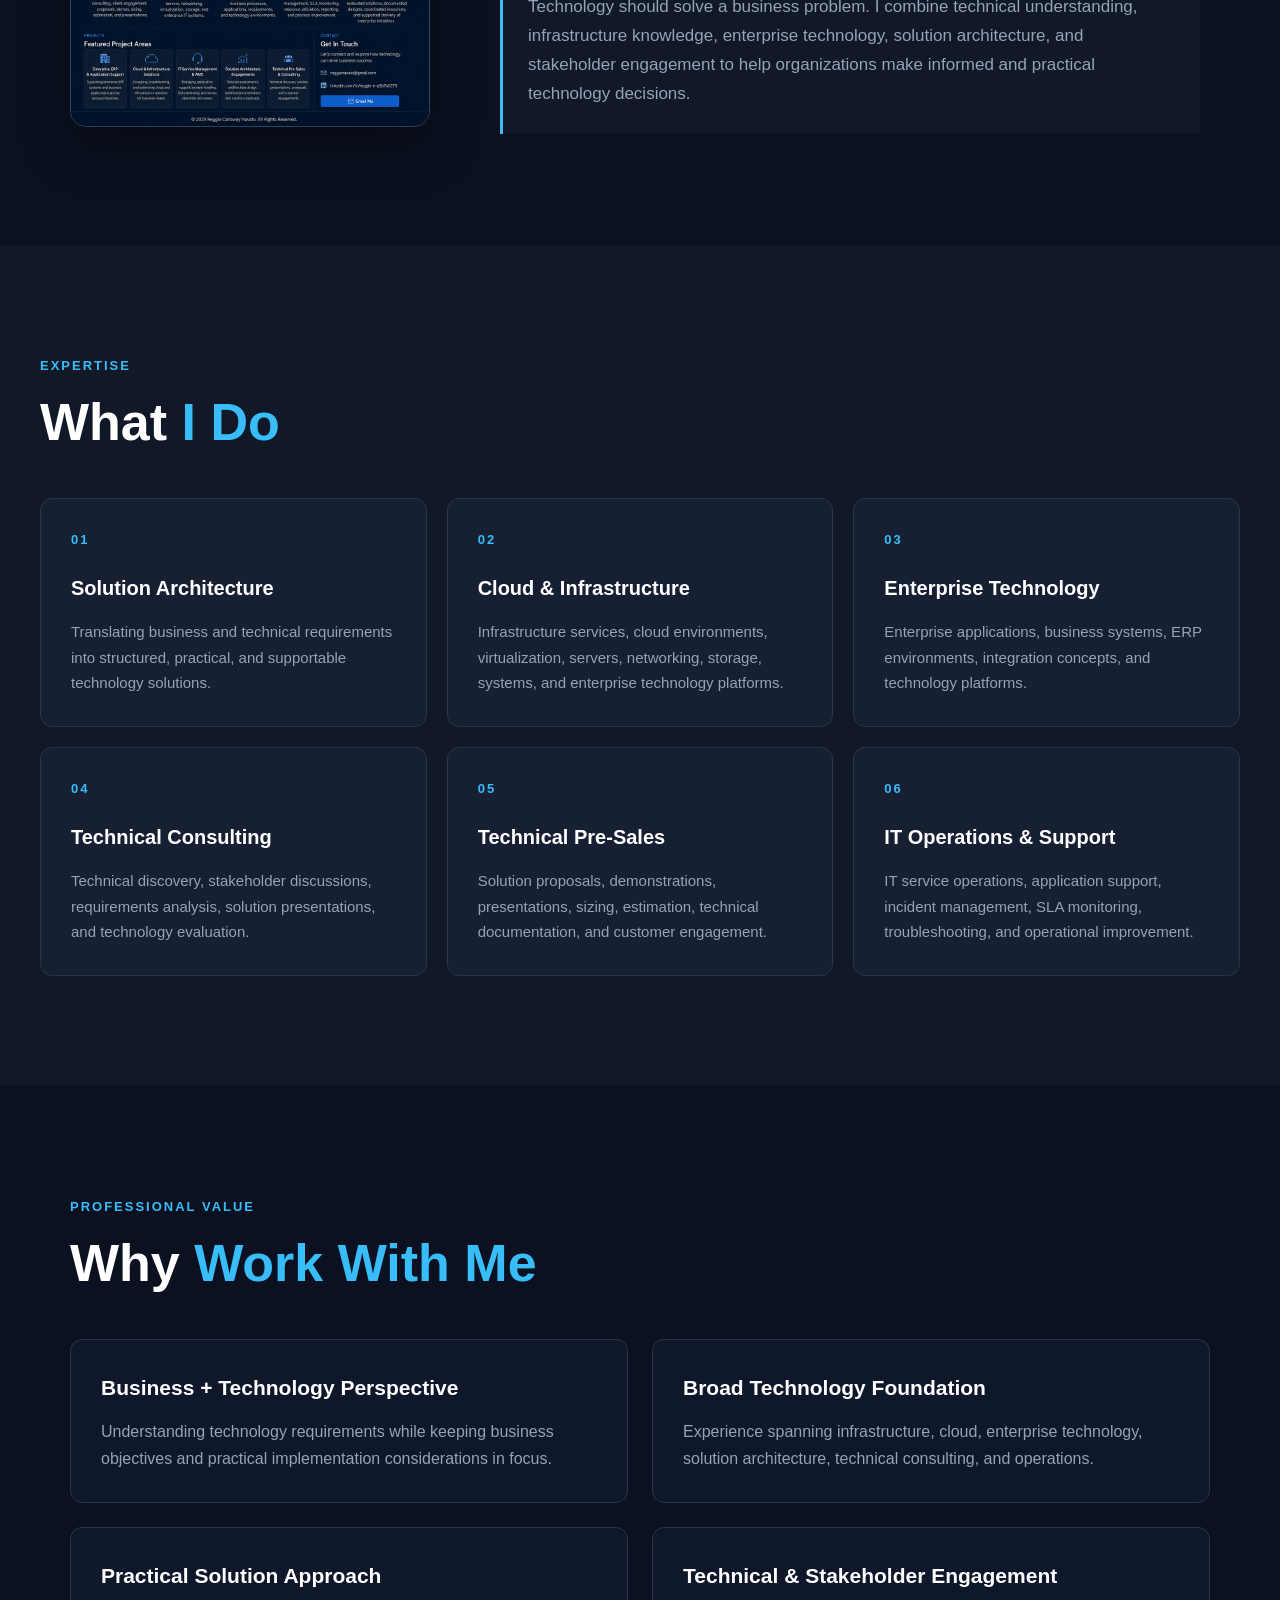
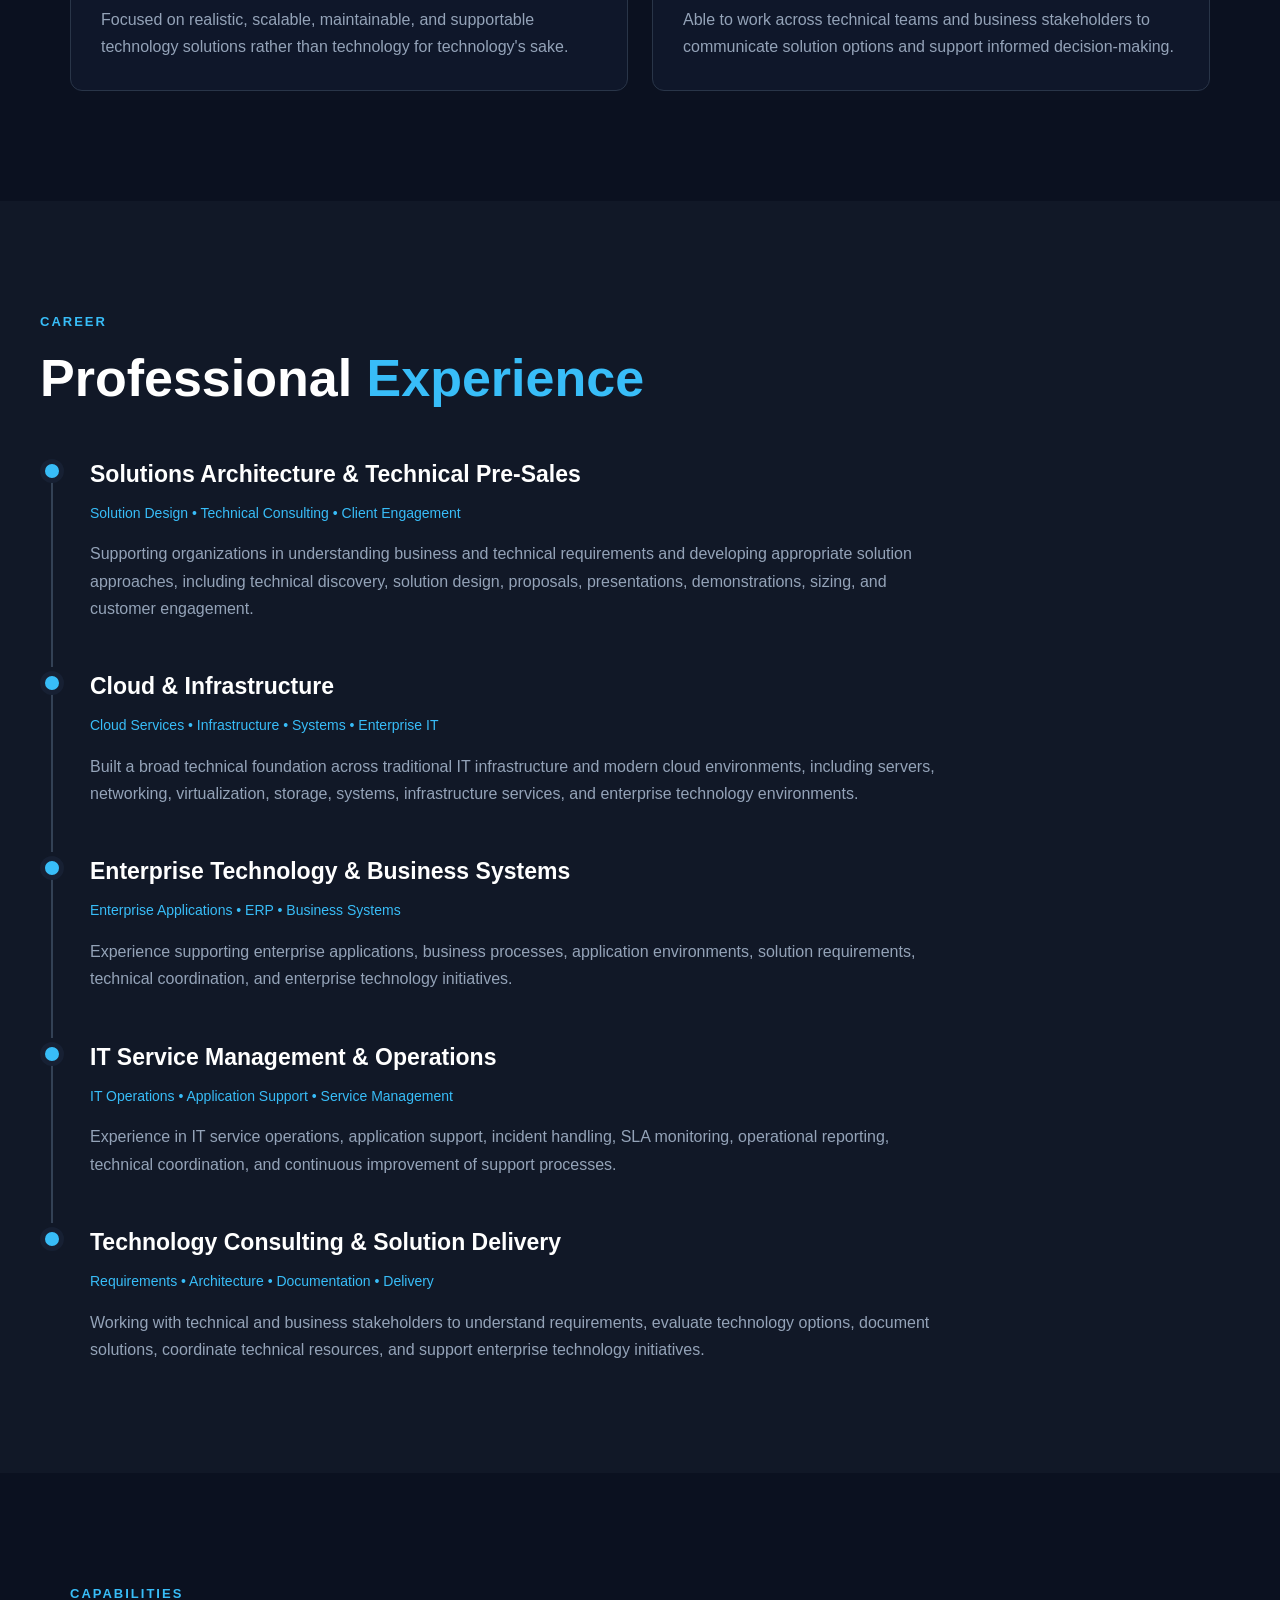
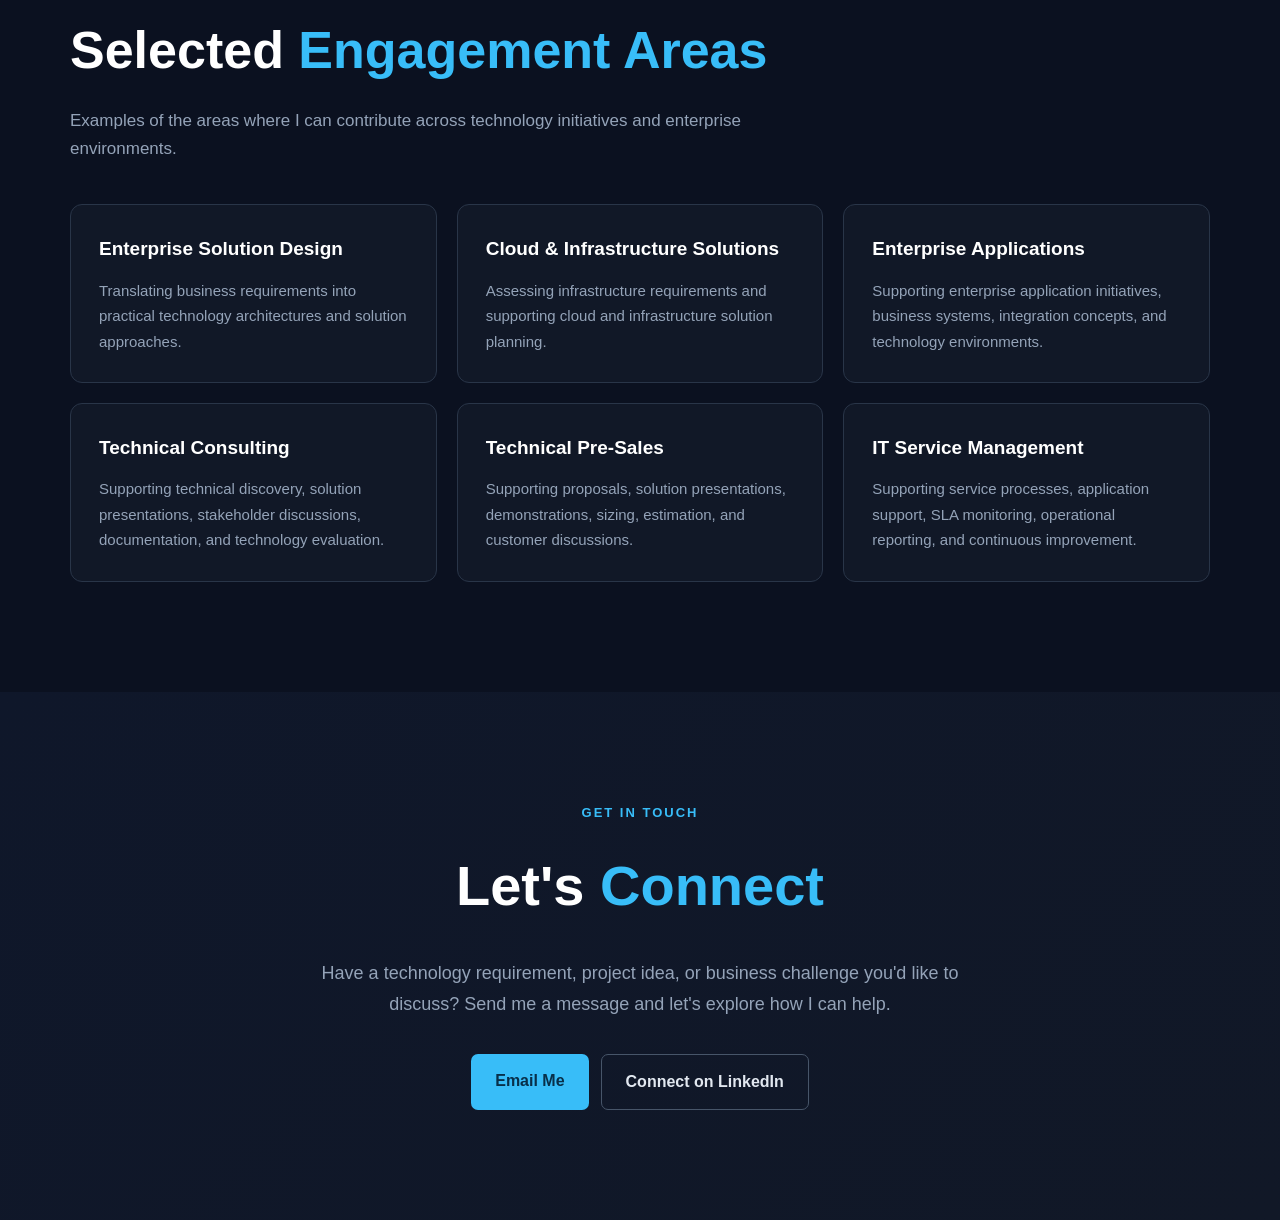
==== commit cd5dd1c9: "Add DigiKnow knowledge portal and SAP SolMan article Added DigiKnow product categories, SAP ALM stru" ====
--- a/index.html
+++ b/index.html
@@ -59,6 +59,10 @@
                     <a href="#engagement">
                         Capabilities
                     </a>
+                </li>
+
+                 <li>   
+                    <a href="digiknow.html">DigiKnow</a>
                 </li>
 
                 <li>
--- a/css/style.css
+++ b/css/style.css
@@ -897,4 +897,819 @@
         top: 12px;
         right: 12px;
     }
+}
+
+/* ========================================
+   DIGIKNOW
+======================================== */
+
+.digiknow-page {
+    background: #0b1120;
+}
+
+
+/* DIGIKNOW HERO */
+
+.digiknow-hero {
+    max-width: 1100px;
+    min-height: 520px;
+
+    margin: auto;
+    padding: 100px 25px 80px;
+
+    display: grid;
+    grid-template-columns: 320px 1fr;
+    gap: 70px;
+
+    align-items: center;
+}
+
+
+.digiknow-author-photo {
+    display: flex;
+    justify-content: center;
+}
+
+
+.digiknow-author-photo img {
+    width: 100%;
+    max-width: 300px;
+
+    border-radius: 18px;
+
+    border: 1px solid #334155;
+
+    box-shadow:
+        0 20px 50px rgba(0, 0, 0, 0.40);
+}
+
+
+.digiknow-hero-content h1 {
+    font-size: clamp(48px, 7vw, 78px);
+
+    color: #ffffff;
+
+    letter-spacing: 2px;
+
+    margin: 10px 0;
+}
+
+
+.digiknow-hero-content h2 {
+    font-size: 26px;
+
+    font-weight: 500;
+
+    color: #38bdf8;
+
+    margin-bottom: 20px;
+}
+
+
+.digiknow-hero-content p {
+    max-width: 650px;
+
+    font-size: 18px;
+
+    color: #94a3b8;
+}
+
+
+.digiknow-author {
+    margin-top: 25px;
+
+    color: #cbd5e1;
+}
+
+
+/* ARTICLE */
+
+.article-section {
+    max-width: 1000px;
+
+    margin: auto;
+
+    padding: 70px 25px;
+}
+
+
+.article-intro {
+    max-width: 900px;
+
+    font-size: 21px;
+
+    line-height: 1.8;
+
+    color: #cbd5e1;
+}
+
+
+.article-text {
+    max-width: 900px;
+
+    margin-top: 25px;
+
+    font-size: 17px;
+
+    color: #94a3b8;
+}
+
+
+/* ARTICLE CARDS */
+
+.article-card,
+.info-highlight {
+    max-width: 950px;
+
+    padding: 35px;
+
+    background: #111827;
+
+    border: 1px solid #334155;
+
+    border-radius: 12px;
+}
+
+
+.article-card p,
+.info-highlight p {
+    color: #94a3b8;
+
+    margin-bottom: 18px;
+}
+
+
+.article-card p:last-child,
+.info-highlight p:last-child {
+    margin-bottom: 0;
+}
+
+
+.info-highlight {
+    border-left: 4px solid #38bdf8;
+}
+
+
+.info-highlight h3 {
+    color: #ffffff;
+
+    margin-bottom: 20px;
+}
+
+
+/* CAPABILITY TABLE */
+
+.digiknow-table-wrapper {
+    overflow-x: auto;
+
+    border: 1px solid #334155;
+
+    border-radius: 12px;
+}
+
+
+.digiknow-table {
+    width: 100%;
+
+    border-collapse: collapse;
+
+    min-width: 700px;
+}
+
+
+.digiknow-table th {
+    text-align: left;
+
+    padding: 18px;
+
+    background: #111827;
+
+    color: #38bdf8;
+
+    font-size: 15px;
+}
+
+
+.digiknow-table td {
+    padding: 20px;
+
+    color: #cbd5e1;
+
+    border-top: 1px solid #334155;
+
+    vertical-align: top;
+}
+
+
+.digiknow-table td:first-child {
+    width: 32%;
+
+    font-weight: bold;
+
+    color: #ffffff;
+}
+
+
+/* DIGIKNOW SIGNATURE */
+
+.digiknow-signature {
+    max-width: 1000px;
+
+    margin: 30px auto 80px;
+
+    padding: 70px 40px;
+
+    text-align: center;
+
+    background: #111827;
+
+    border: 1px solid #334155;
+
+    border-radius: 15px;
+}
+
+
+.digiknow-signature h2 {
+    font-size: 42px;
+
+    color: #38bdf8;
+
+    letter-spacing: 2px;
+}
+
+
+.digiknow-tagline {
+    margin: 12px 0 25px;
+
+    font-size: 21px;
+
+    color: #ffffff;
+}
+
+
+.author-focus {
+    margin-top: 15px;
+
+    color: #64748b;
+}
+
+
+/* SOURCES */
+
+.sources-section {
+    padding-bottom: 100px;
+}
+
+
+.source-note {
+    color: #94a3b8;
+
+    margin-bottom: 30px;
+}
+
+
+.reference-links {
+    display: grid;
+
+    grid-template-columns:
+        repeat(auto-fit, minmax(220px, 1fr));
+
+    gap: 15px;
+}
+
+
+.reference-links a {
+    display: block;
+
+    padding: 18px;
+
+    text-decoration: none;
+
+    color: #38bdf8;
+
+    background: #111827;
+
+    border: 1px solid #334155;
+
+    border-radius: 8px;
+
+    transition: 0.2s;
+}
+
+
+.reference-links a:hover {
+    transform: translateY(-3px);
+
+    border-color: #38bdf8;
+}
+
+
+.active-nav {
+    color: #38bdf8 !important;
+}
+
+
+/* ========================================
+   DIGIKNOW MOBILE
+======================================== */
+
+@media (max-width: 750px) {
+
+    .digiknow-hero {
+
+        grid-template-columns: 1fr;
+
+        text-align: center;
+
+        padding-top: 70px;
+
+        gap: 35px;
+    }
+
+
+    .digiknow-author-photo img {
+        max-width: 260px;
+    }
+
+
+    .digiknow-hero-content h2 {
+        font-size: 21px;
+    }
+
+
+    .article-intro {
+        font-size: 18px;
+    }
+
+
+    .article-card,
+    .info-highlight {
+        padding: 25px;
+    }
+
+
+    .digiknow-signature {
+        margin-left: 20px;
+
+        margin-right: 20px;
+
+        padding: 50px 25px;
+    }
+
+}
+
+/* ========================================
+   DIGIKNOW KNOWLEDGE PORTAL
+======================================== */
+
+.digiknow-portal-hero {
+
+    max-width: 1100px;
+
+    min-height: 520px;
+
+    margin: auto;
+
+    padding: 100px 25px 80px;
+
+    display: grid;
+
+    grid-template-columns: 300px 1fr;
+
+    gap: 70px;
+
+    align-items: center;
+
+}
+
+
+.digiknow-portal-photo {
+
+    display: flex;
+
+    justify-content: center;
+
+}
+
+
+.digiknow-portal-photo img {
+
+    width: 100%;
+
+    max-width: 280px;
+
+    border-radius: 20px;
+
+    border: 1px solid #334155;
+
+    box-shadow:
+        0 20px 50px rgba(0,0,0,.45);
+
+}
+
+
+.digiknow-portal-content h1 {
+
+    font-size: clamp(50px, 8vw, 80px);
+
+    color: white;
+
+    letter-spacing: 3px;
+
+    margin: 10px 0;
+
+}
+
+
+.digiknow-portal-content h2 {
+
+    font-size: 26px;
+
+    color: #38bdf8;
+
+    margin-bottom: 20px;
+
+}
+
+
+.digiknow-portal-content p {
+
+    font-size: 18px;
+
+    color: #94a3b8;
+
+    max-width: 650px;
+
+}
+
+
+.digiknow-intro {
+
+    margin-top: 20px;
+
+}
+
+
+.digiknow-products {
+
+    max-width: 1100px;
+
+    margin: auto;
+
+    padding: 80px 25px;
+
+}
+
+
+.portal-description {
+
+    max-width: 750px;
+
+    color: #94a3b8;
+
+    margin-bottom: 40px;
+
+}
+
+
+/* PRODUCT GRID */
+
+.product-grid {
+
+    display: grid;
+
+    grid-template-columns:
+        repeat(auto-fit, minmax(320px, 1fr));
+
+    gap: 20px;
+
+}
+
+
+/* PRODUCT CARD */
+
+.product-card {
+
+    background: #111827;
+
+    border: 1px solid #334155;
+
+    border-radius: 12px;
+
+    overflow: hidden;
+
+}
+
+
+.product-card summary {
+
+    list-style: none;
+
+    cursor: pointer;
+
+    padding: 28px;
+
+    display: flex;
+
+    justify-content: space-between;
+
+    align-items: center;
+
+}
+
+
+.product-card summary::-webkit-details-marker {
+
+    display: none;
+
+}
+
+
+.product-card summary h3 {
+
+    color: #38bdf8;
+
+    font-size: 24px;
+
+    margin-bottom: 10px;
+
+}
+
+
+.product-card summary p {
+
+    color: #94a3b8;
+
+    font-size: 14px;
+
+    line-height: 1.6;
+
+}
+
+
+.dropdown-arrow {
+
+    color: #38bdf8;
+
+    transition: 0.2s;
+
+}
+
+
+.product-card[open] .dropdown-arrow {
+
+    transform: rotate(180deg);
+
+}
+
+
+/* CATEGORY AREA */
+
+.category-list {
+
+    padding: 0 28px 28px;
+
+    border-top: 1px solid #334155;
+
+}
+
+
+.category-group {
+
+    padding-top: 25px;
+
+}
+
+
+.category-group h4 {
+
+    color: white;
+
+    font-size: 15px;
+
+    margin-bottom: 12px;
+
+}
+
+
+.category-group a {
+
+    display: block;
+
+    padding: 10px 12px;
+
+    margin-bottom: 6px;
+
+    color: #cbd5e1;
+
+    text-decoration: none;
+
+    background: #0f172a;
+
+    border-radius: 6px;
+
+    font-size: 14px;
+
+}
+
+
+.category-group a:hover {
+
+    color: #38bdf8;
+
+}
+
+
+.coming-soon {
+
+    float: right;
+
+    font-size: 10px;
+
+    color: #64748b;
+
+}
+
+
+/* FEATURED ARTICLE */
+
+.featured-knowledge {
+
+    max-width: 1100px;
+
+    margin: auto;
+
+    padding: 80px 25px 100px;
+
+}
+
+
+.featured-article-card {
+
+    max-width: 800px;
+
+    padding: 40px;
+
+    background: #111827;
+
+    border: 1px solid #334155;
+
+    border-radius: 14px;
+
+}
+
+
+.article-product {
+
+    color: #38bdf8;
+
+    font-size: 13px;
+
+    margin-bottom: 15px;
+
+}
+
+
+.featured-article-card h3 {
+
+    color: white;
+
+    font-size: 28px;
+
+    margin-bottom: 15px;
+
+}
+
+
+.featured-article-card p {
+
+    color: #94a3b8;
+
+    margin-bottom: 25px;
+
+}
+
+
+/* ARTICLE PAGE HERO */
+
+.article-hero {
+
+    max-width: 1000px;
+
+    margin: auto;
+
+    padding: 100px 25px 70px;
+
+}
+
+
+.article-breadcrumb {
+
+    color: #64748b;
+
+    font-size: 13px;
+
+    margin-bottom: 30px;
+
+}
+
+
+.article-breadcrumb a {
+
+    color: #38bdf8;
+
+    text-decoration: none;
+
+}
+
+
+.article-breadcrumb span {
+
+    margin: 0 5px;
+
+}
+
+
+.article-hero h1 {
+
+    font-size: clamp(42px, 6vw, 70px);
+
+    color: white;
+
+    margin-bottom: 20px;
+
+}
+
+
+.article-hero h1 span {
+
+    color: #38bdf8;
+
+}
+
+
+.article-hero p {
+
+    max-width: 750px;
+
+    color: #94a3b8;
+
+    font-size: 19px;
+
+}
+
+
+.article-author {
+
+    margin-top: 30px;
+
+    color: #cbd5e1;
+
+}
+
+
+/* MOBILE */
+
+@media (max-width: 750px) {
+
+    .digiknow-portal-hero {
+
+        grid-template-columns: 1fr;
+
+        text-align: center;
+
+        gap: 35px;
+
+        padding-top: 70px;
+
+    }
+
+
+    .digiknow-portal-photo img {
+
+        max-width: 230px;
+
+    }
+
+
+    .product-grid {
+
+        grid-template-columns: 1fr;
+
+    }
+
+
+    .article-hero {
+
+        padding-top: 70px;
+
+    }
+
+
+    .article-breadcrumb {
+
+        line-height: 1.8;
+
+    }
+
 }
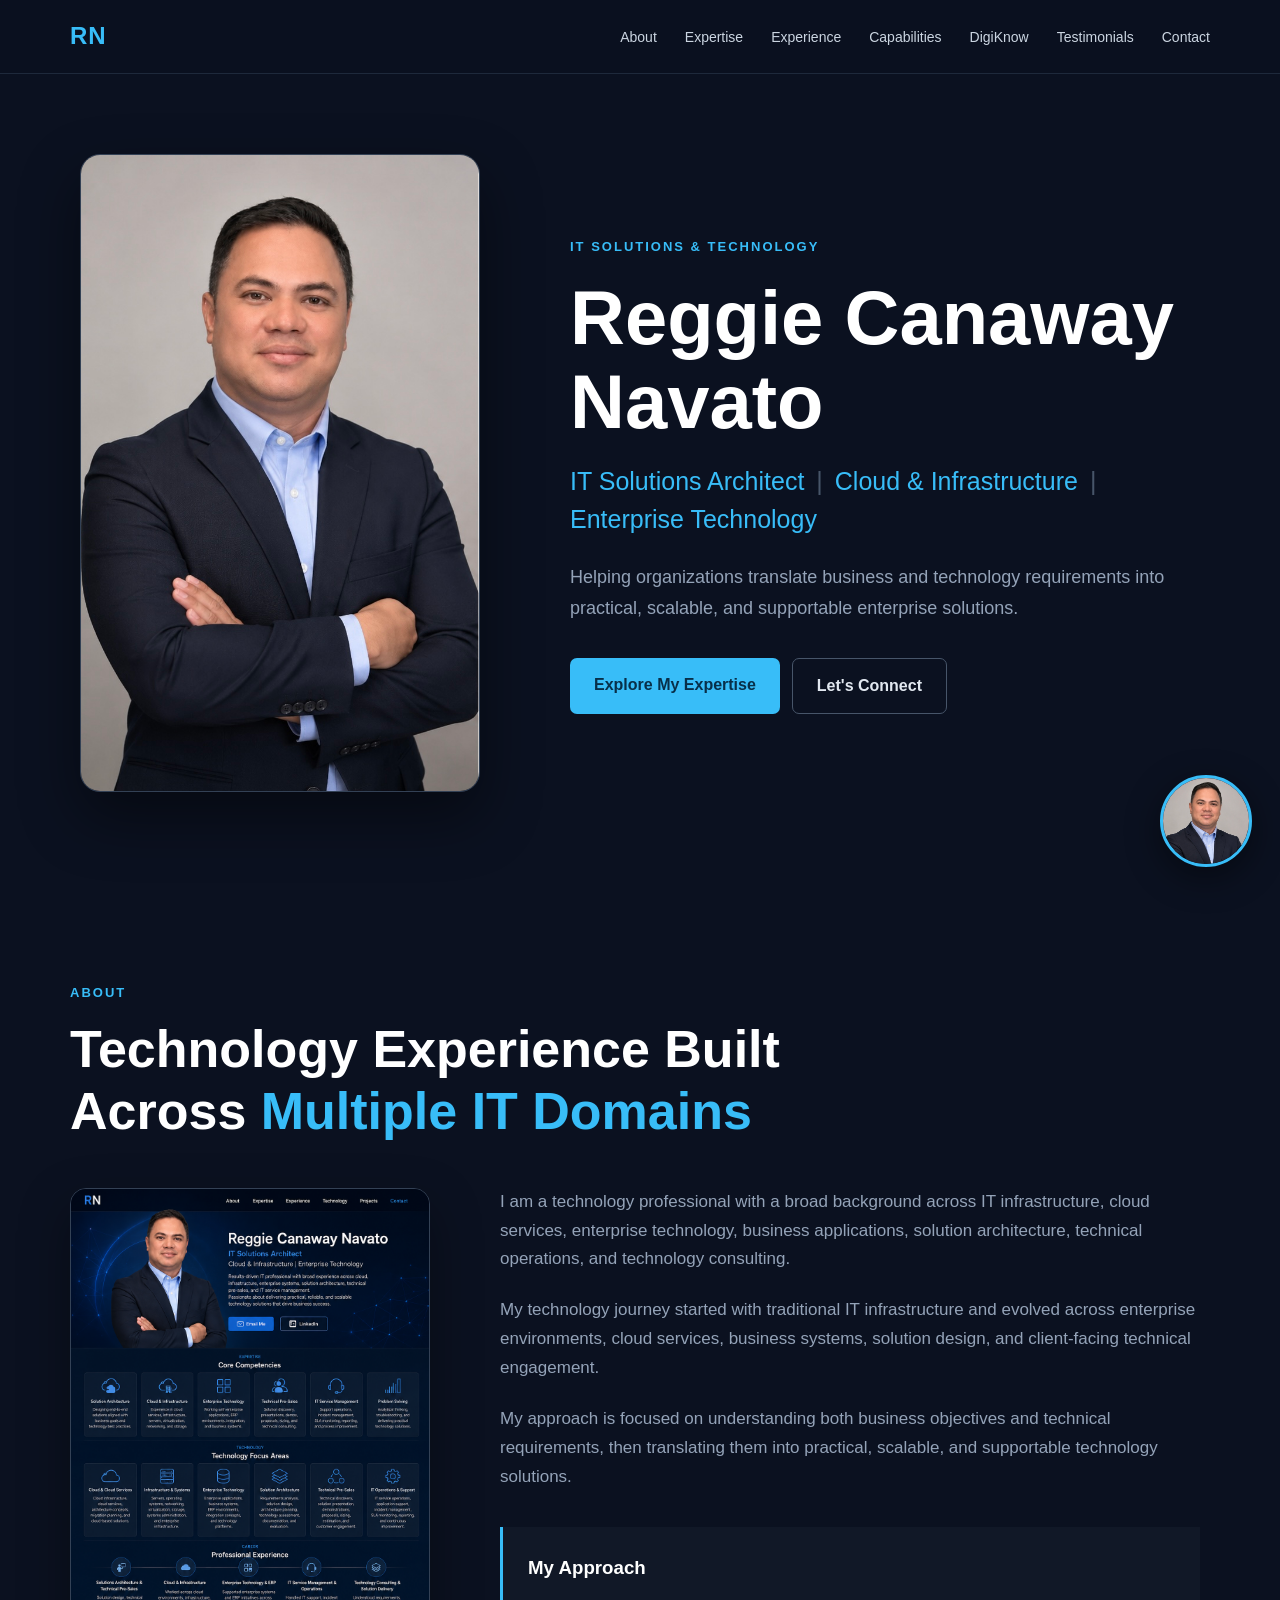
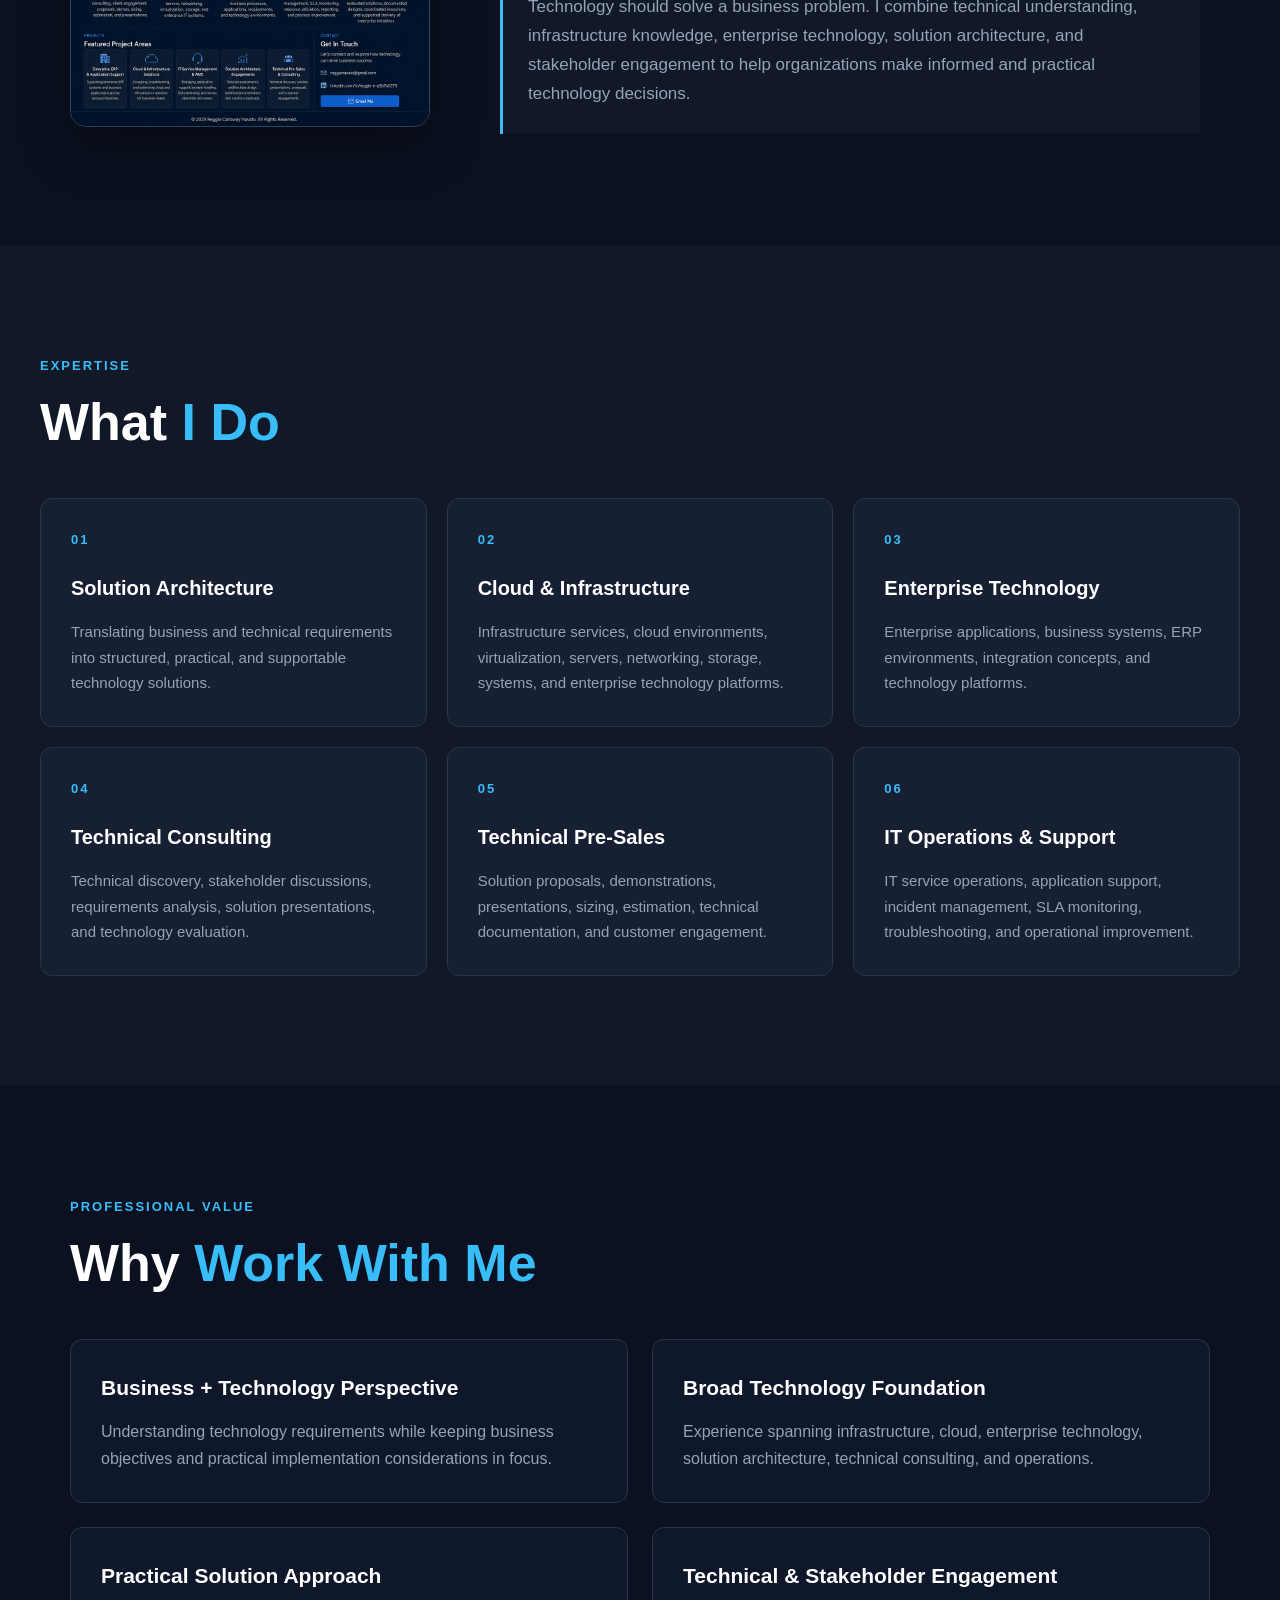
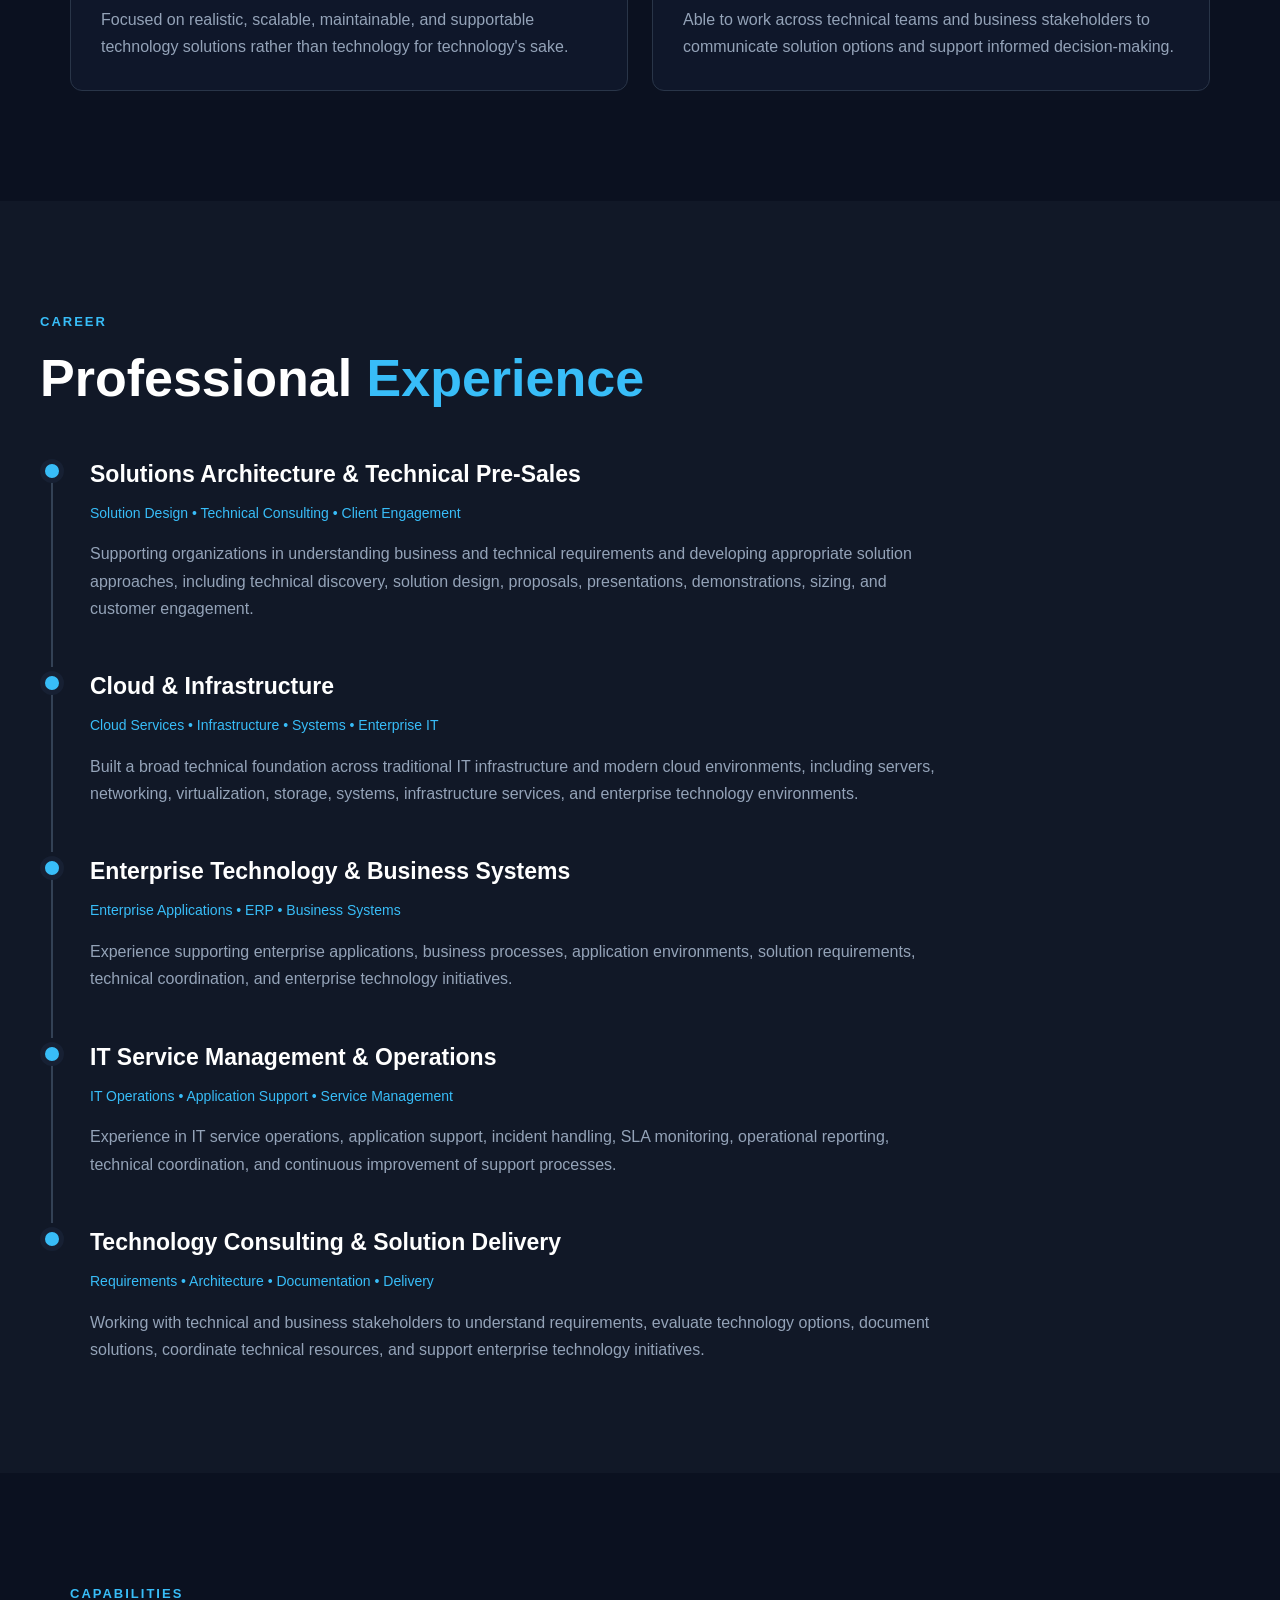
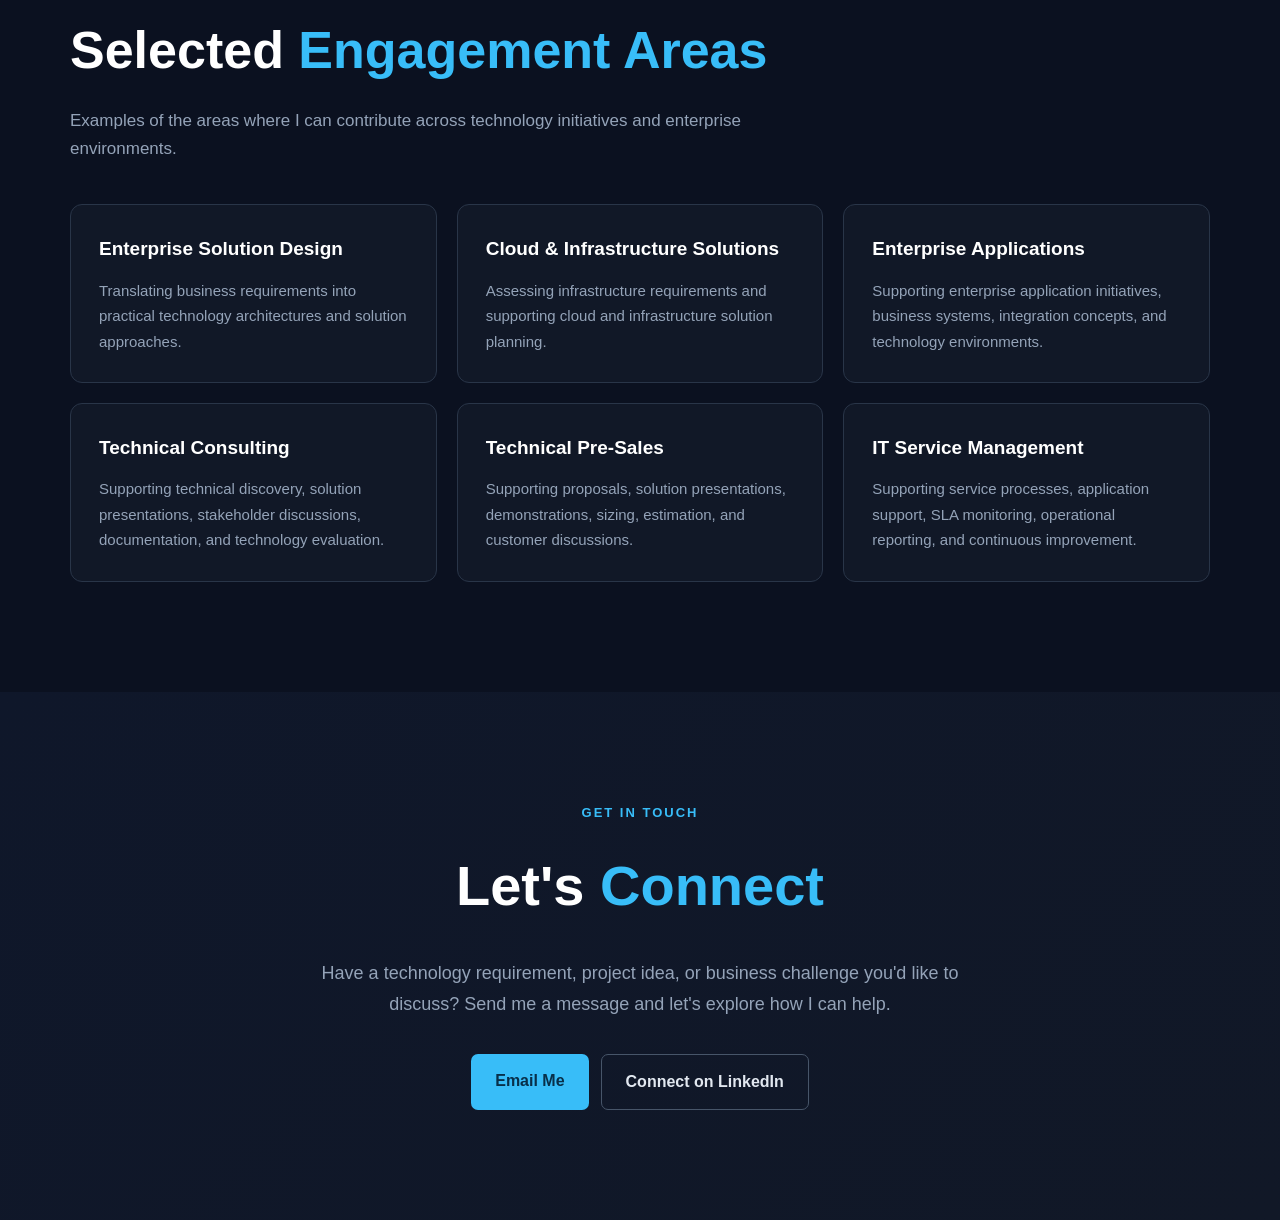
==== commit 5eef674f: "Connect testimonial form to Formspree update profile.jpg image" ====
--- a/index.html
+++ b/index.html
@@ -63,6 +63,12 @@
 
                  <li>   
                     <a href="digiknow.html">DigiKnow</a>
+                </li>
+
+                <li>
+                    <a href="testimonials.html">
+                        Testimonials
+                    </a>
                 </li>
 
                 <li>
--- a/css/style.css
+++ b/css/style.css
@@ -1712,4 +1712,580 @@
 
     }
 
+}
+
+/* ========================================
+   DIGIKNOW MOBILE RESPONSIVE FIX
+======================================== */
+
+@media (max-width: 768px) {
+
+    /* NAVIGATION */
+
+    .nav-container {
+
+        padding: 15px 18px;
+
+        flex-wrap: wrap;
+
+        gap: 15px;
+
+    }
+
+
+    nav ul {
+
+        display: flex;
+
+        flex-wrap: wrap;
+
+        gap: 12px;
+
+        justify-content: flex-end;
+
+    }
+
+
+    nav ul li a {
+
+        font-size: 13px;
+
+    }
+
+
+    /* DIGIKNOW HERO */
+
+    .digiknow-portal-hero {
+
+        grid-template-columns: 1fr;
+
+        text-align: center;
+
+        padding: 70px 20px 50px;
+
+        gap: 30px;
+
+    }
+
+
+    .digiknow-portal-photo {
+
+        order: 1;
+
+    }
+
+
+    .digiknow-portal-content {
+
+        order: 2;
+
+    }
+
+
+    .digiknow-portal-photo img {
+
+        width: 220px;
+
+        max-width: 80%;
+
+        height: auto;
+
+        margin: auto;
+
+    }
+
+
+    .digiknow-portal-content h1 {
+
+        font-size: 48px;
+
+        letter-spacing: 2px;
+
+    }
+
+
+    .digiknow-portal-content h2 {
+
+        font-size: 22px;
+
+    }
+
+
+    .digiknow-portal-content p {
+
+        font-size: 16px;
+
+        line-height: 1.7;
+
+    }
+
+
+    /* PRODUCT SECTION */
+
+    .digiknow-products {
+
+        padding: 60px 18px;
+
+    }
+
+
+    .product-grid {
+
+        grid-template-columns: 1fr;
+
+        gap: 15px;
+
+    }
+
+
+    .product-card summary {
+
+        padding: 22px 18px;
+
+    }
+
+
+    .product-card summary h3 {
+
+        font-size: 21px;
+
+    }
+
+
+    .category-list {
+
+        padding: 0 18px 20px;
+
+    }
+
+
+    .category-group a {
+
+        font-size: 13px;
+
+        padding: 12px;
+
+        line-height: 1.5;
+
+    }
+
+
+    /* FEATURED ARTICLE */
+
+    .featured-knowledge {
+
+        padding: 60px 18px;
+
+    }
+
+
+    .featured-article-card {
+
+        padding: 25px 20px;
+
+    }
+
+
+    .featured-article-card h3 {
+
+        font-size: 24px;
+
+    }
+
+
+    /* ARTICLE PAGE */
+
+    .article-hero {
+
+        padding: 70px 20px 50px;
+
+    }
+
+
+    .article-hero h1 {
+
+        font-size: 38px;
+
+    }
+
+
+    .article-hero p {
+
+        font-size: 16px;
+
+    }
+
+
+    .article-breadcrumb {
+
+        font-size: 11px;
+
+        line-height: 1.8;
+
+    }
+
+
+    .article-section {
+
+        padding-left: 18px;
+
+        padding-right: 18px;
+
+    }
+
+
+    /* TABLE RESPONSIVE */
+
+    .digiknow-table-wrapper {
+
+        overflow-x: auto;
+
+        width: 100%;
+
+        -webkit-overflow-scrolling: touch;
+
+    }
+
+
+    .digiknow-table {
+
+        min-width: 650px;
+
+    }
+
+
+    /* BUTTONS */
+
+    .btn {
+
+        display: inline-block;
+
+        margin: 5px;
+
+        width: auto;
+
+        text-align: center;
+
+    }
+
+
+    /* FOOTER */
+
+    footer {
+
+        padding: 25px 18px;
+
+        font-size: 12px;
+
+        line-height: 1.7;
+
+    }
+
+}
+
+/* ========================================
+   TESTIMONIALS PAGE
+======================================== */
+
+.testimonials-hero {
+
+    max-width: 950px;
+
+    margin: auto;
+
+    padding: 100px 25px 70px;
+
+}
+
+
+.testimonials-hero h1 {
+
+    font-size: clamp(45px, 7vw, 72px);
+
+    color: white;
+
+    margin: 15px 0 20px;
+
+}
+
+
+.testimonials-hero h1 span {
+
+    color: #38bdf8;
+
+}
+
+
+.testimonials-hero p {
+
+    max-width: 750px;
+
+    color: #94a3b8;
+
+    font-size: 17px;
+
+    margin-bottom: 15px;
+
+}
+
+
+.testimonial-submit {
+
+    max-width: 950px;
+
+    margin: auto;
+
+    padding: 70px 25px 100px;
+
+}
+
+
+.testimonial-description {
+
+    max-width: 750px;
+
+    color: #94a3b8;
+
+    margin-bottom: 40px;
+
+}
+
+
+/* FORM */
+
+.testimonial-form {
+
+    max-width: 750px;
+
+    background: #111827;
+
+    border: 1px solid #334155;
+
+    border-radius: 14px;
+
+    padding: 35px;
+
+}
+
+
+.form-group {
+
+    margin-bottom: 25px;
+
+}
+
+
+.form-group label {
+
+    display: block;
+
+    color: #e2e8f0;
+
+    font-size: 14px;
+
+    font-weight: bold;
+
+    margin-bottom: 8px;
+
+}
+
+
+.form-group input,
+.form-group select,
+.form-group textarea {
+
+    width: 100%;
+
+    padding: 13px 14px;
+
+    background: #0f172a;
+
+    color: #e2e8f0;
+
+    border: 1px solid #334155;
+
+    border-radius: 6px;
+
+    font-family: Arial, Helvetica, sans-serif;
+
+    font-size: 14px;
+
+}
+
+
+.form-group textarea {
+
+    resize: vertical;
+
+    min-height: 150px;
+
+}
+
+
+.form-group input:focus,
+.form-group select:focus,
+.form-group textarea:focus {
+
+    outline: none;
+
+    border-color: #38bdf8;
+
+}
+
+
+.form-group small {
+
+    display: block;
+
+    color: #64748b;
+
+    margin-top: 6px;
+
+    font-size: 12px;
+
+}
+
+
+/* CONSENT */
+
+.form-consent {
+
+    display: flex;
+
+    align-items: flex-start;
+
+    gap: 10px;
+
+    margin-bottom: 30px;
+
+}
+
+
+.form-consent input {
+
+    margin-top: 4px;
+
+    width: 16px;
+
+    height: 16px;
+
+}
+
+
+.form-consent label {
+
+    color: #94a3b8;
+
+    font-size: 13px;
+
+    line-height: 1.6;
+
+}
+
+
+/* PUBLISHED TESTIMONIALS */
+
+.published-testimonials {
+
+    max-width: 1100px;
+
+    margin: auto;
+
+    padding: 70px 25px 100px;
+
+}
+
+
+.testimonial-empty {
+
+    max-width: 750px;
+
+    padding: 35px;
+
+    background: #111827;
+
+    border: 1px solid #334155;
+
+    border-radius: 14px;
+
+}
+
+
+.testimonial-empty h3 {
+
+    color: white;
+
+    margin-bottom: 10px;
+
+}
+
+
+.testimonial-empty p {
+
+    color: #94a3b8;
+
+}
+
+
+/* ACTIVE NAVIGATION */
+
+.active-nav {
+
+    color: #38bdf8 !important;
+
+}
+
+
+/* MOBILE */
+
+@media (max-width: 700px) {
+
+    .testimonials-hero {
+
+        padding: 70px 20px 50px;
+
+    }
+
+
+    .testimonials-hero h1 {
+
+        font-size: 45px;
+
+    }
+
+
+    .testimonials-hero p {
+
+        font-size: 16px;
+
+    }
+
+
+    .testimonial-submit {
+
+        padding: 50px 18px 70px;
+
+    }
+
+
+    .testimonial-form {
+
+        padding: 25px 20px;
+
+    }
+
+
+    .published-testimonials {
+
+        padding: 50px 18px 70px;
+
+    }
+
+
+    .testimonial-empty {
+
+        padding: 25px 20px;
+
+    }
+
 }
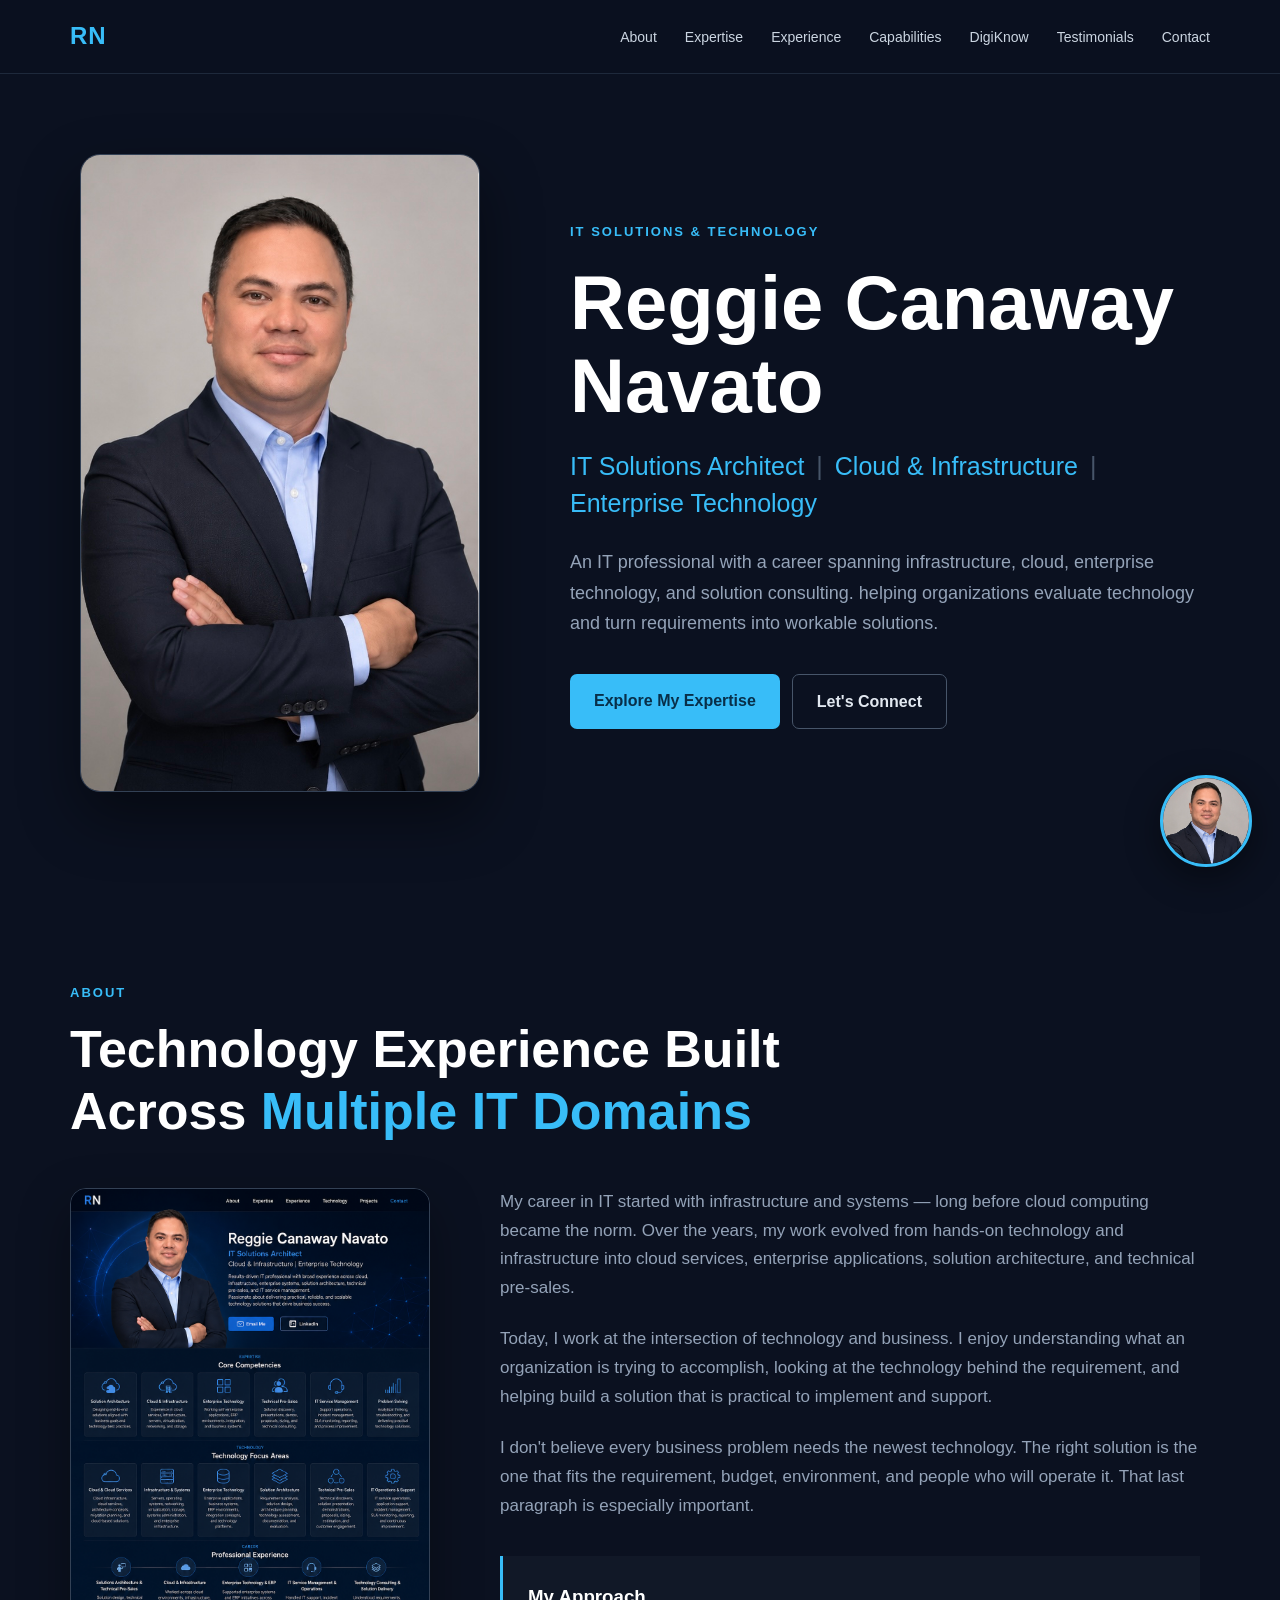
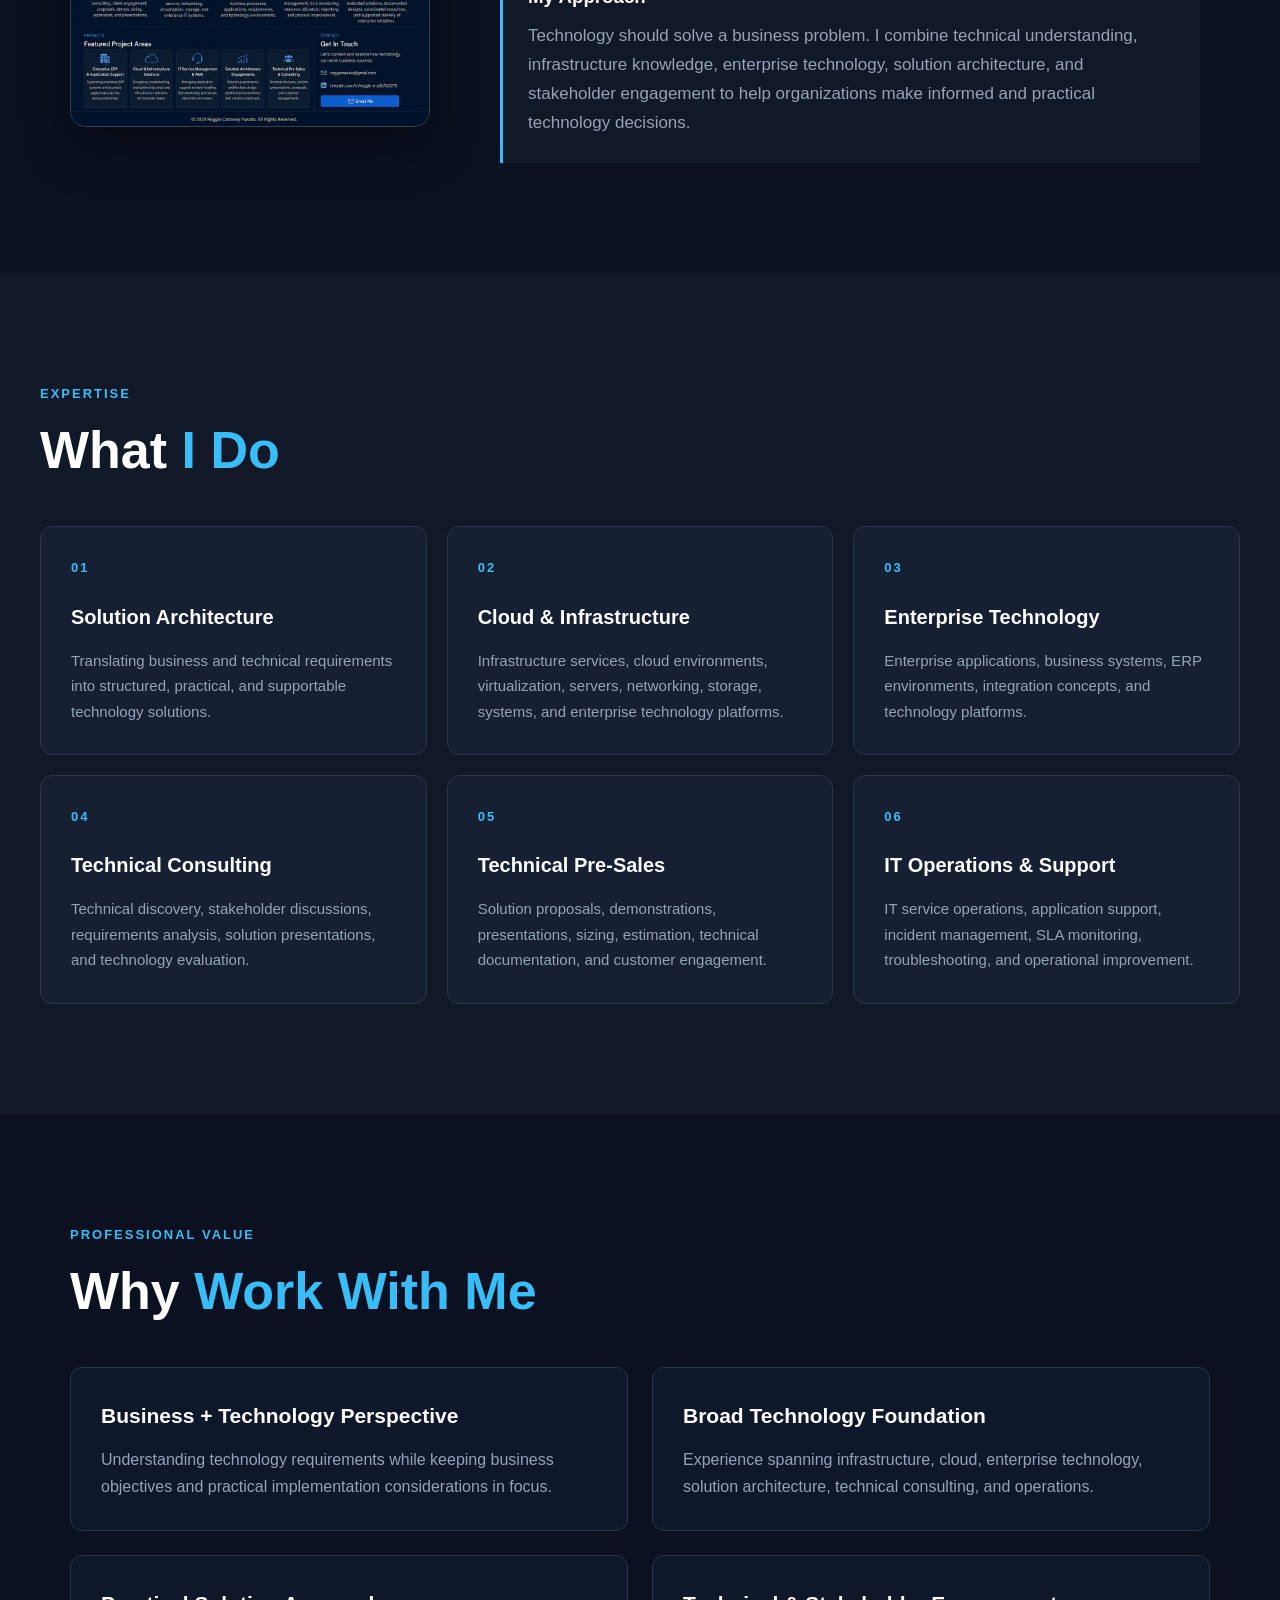
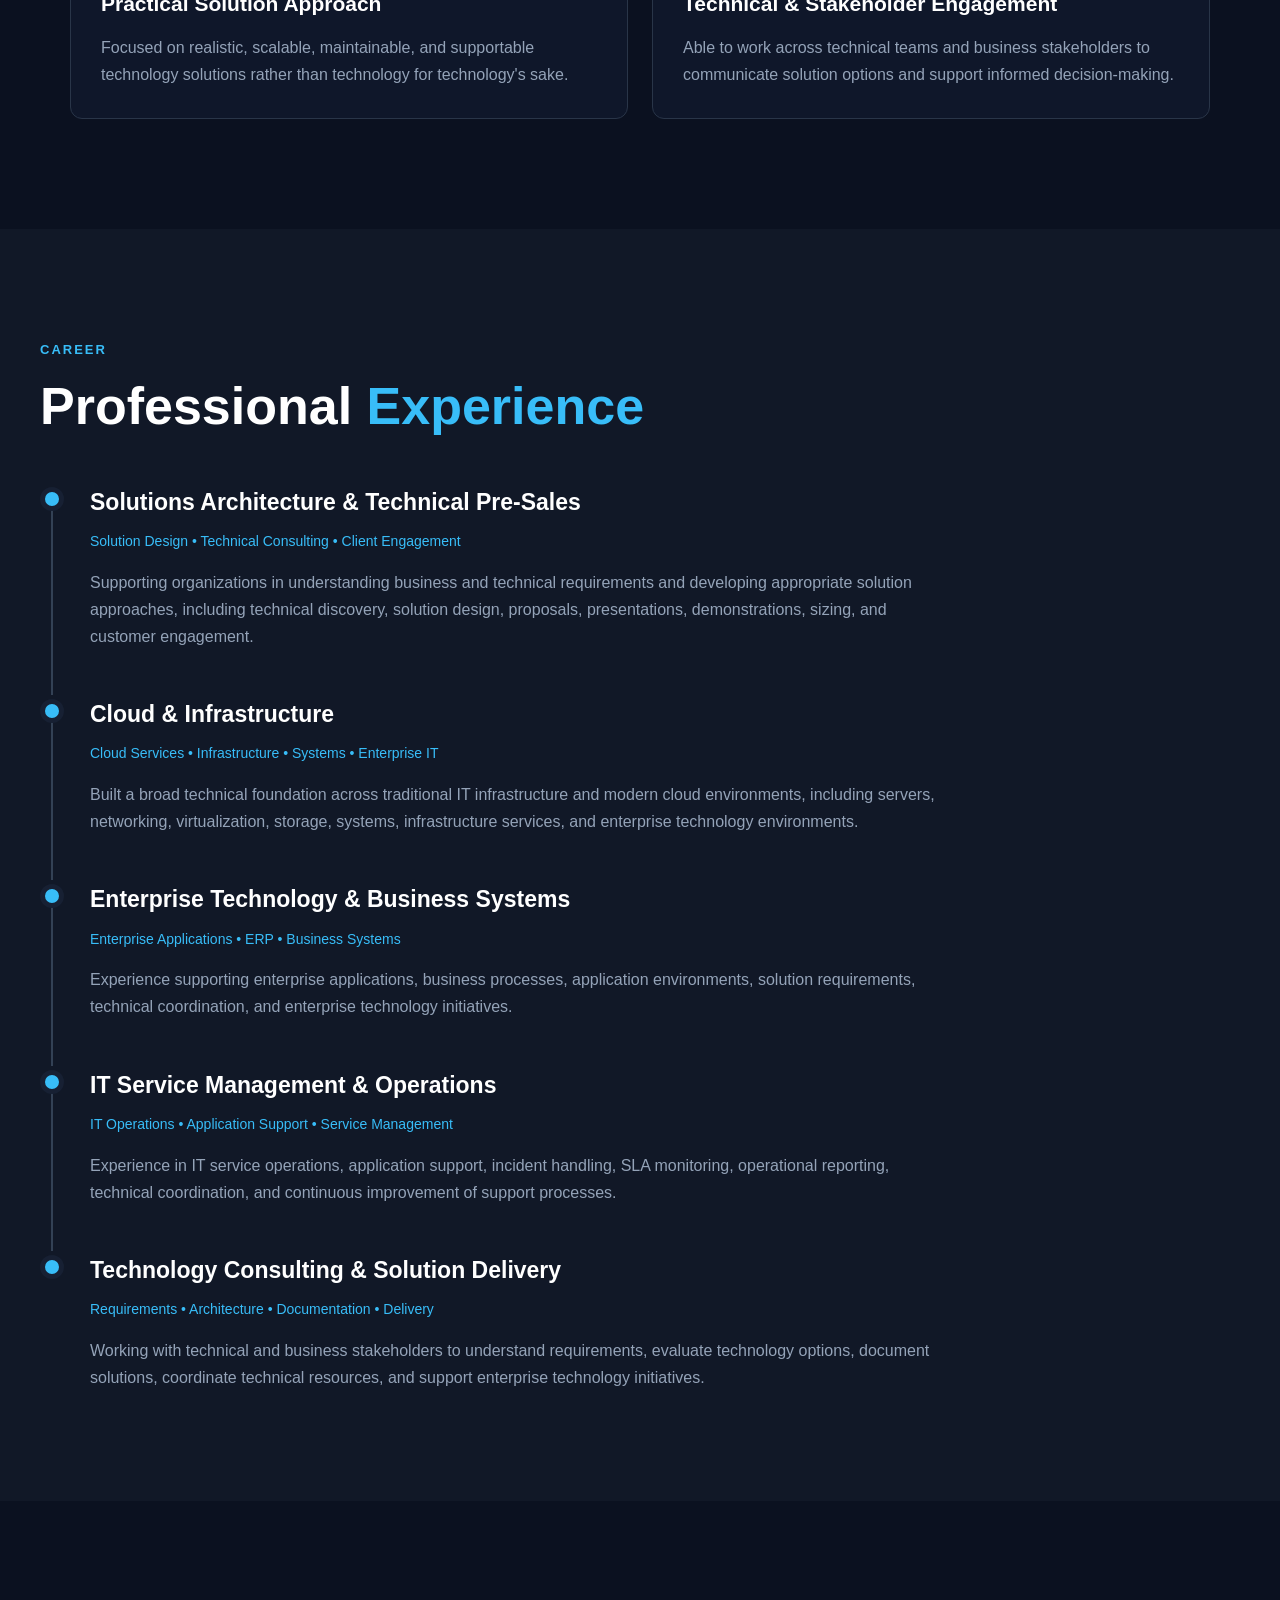
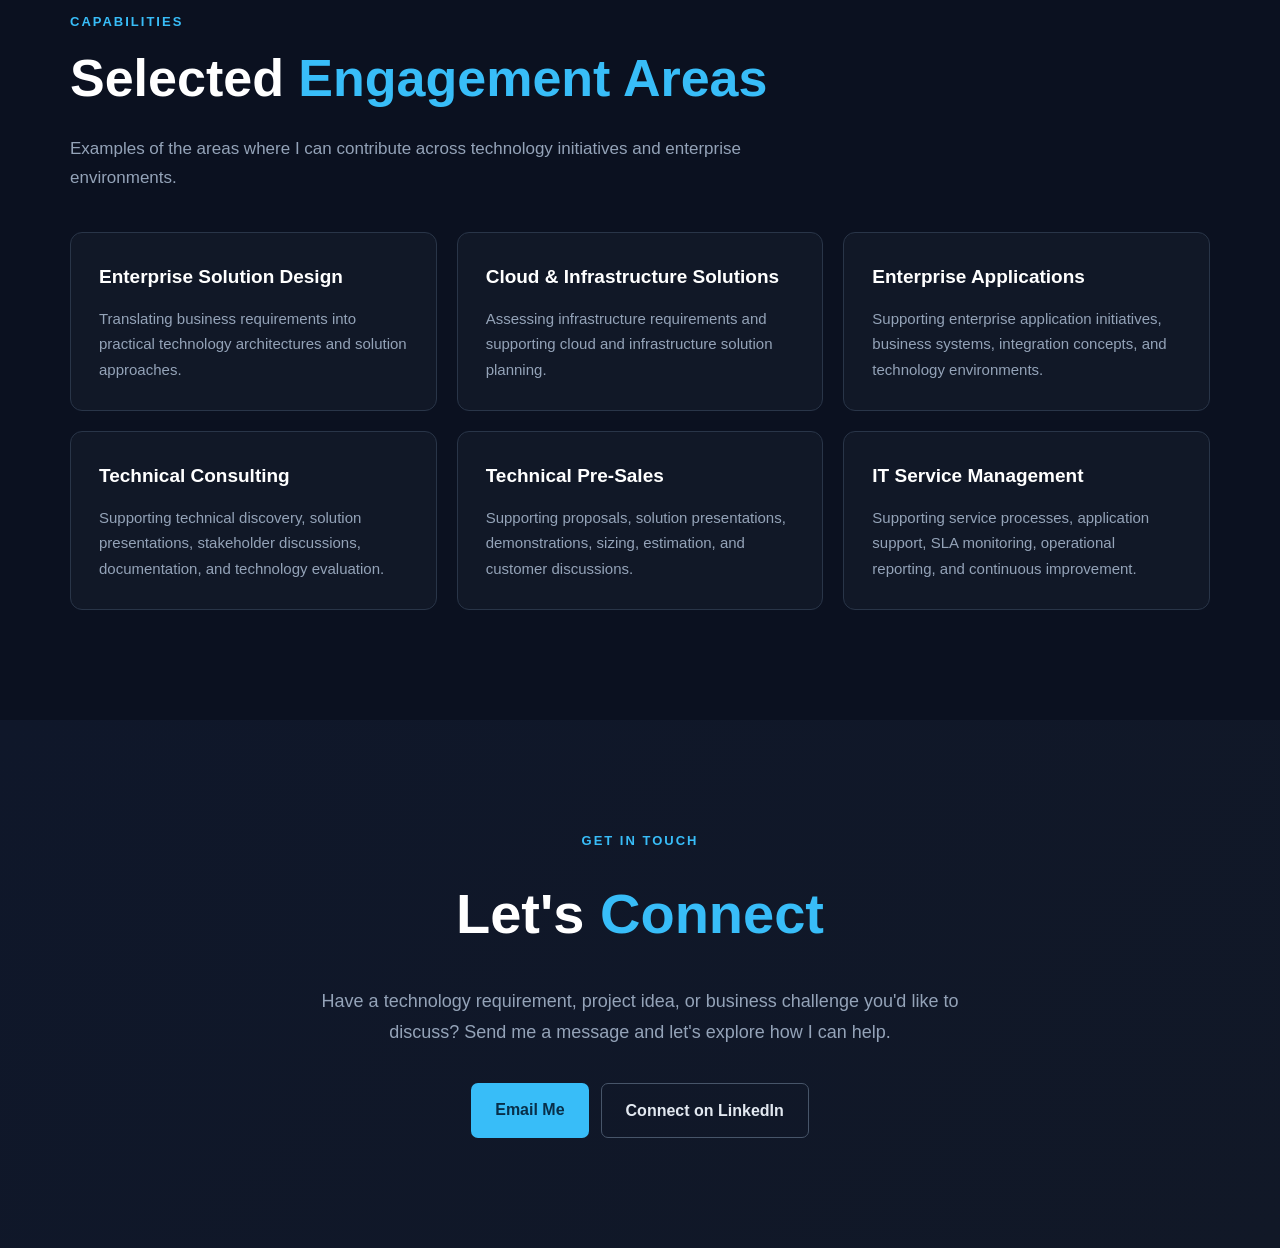
==== commit 0cf859b4: "update all description and about update all description and about" ====
--- a/index.html
+++ b/index.html
@@ -124,9 +124,11 @@
 
             <p class="hero-description">
 
-                Helping organizations translate business and technology
-                requirements into practical, scalable, and supportable
-                enterprise solutions.
+                An IT professional with a career spanning infrastructure, 
+                cloud, enterprise technology, and solution consulting.
+                helping organizations evaluate technology and turn requirements 
+                into workable solutions.
+               
 
             </p>
 
@@ -191,30 +193,29 @@
 
                 <p>
 
-                    I am a technology professional with a broad background
-                    across IT infrastructure, cloud services, enterprise
-                    technology, business applications, solution architecture,
-                    technical operations, and technology consulting.
+                    My career in IT started with infrastructure and systems — long before cloud computing became the norm. 
+                    Over the years, my work evolved from hands-on technology and infrastructure into cloud services, 
+                    enterprise applications, solution architecture, and technical pre-sales.
 
                 </p>
 
 
                 <p>
 
-                    My technology journey started with traditional IT
-                    infrastructure and evolved across enterprise environments,
-                    cloud services, business systems, solution design, and
-                    client-facing technical engagement.
+                    Today, I work at the intersection of technology and business. I enjoy understanding what an organization 
+                    is trying to accomplish, looking at the technology behind the requirement, and helping build a solution 
+                    that is practical to implement and support.
 
                 </p>
 
 
                 <p>
 
-                    My approach is focused on understanding both business
-                    objectives and technical requirements, then translating
-                    them into practical, scalable, and supportable technology
-                    solutions.
+                    I don't believe every business problem needs the newest technology. 
+                    The right solution is the one that fits the requirement, budget, environment, and people who will operate it.
+
+                    That last paragraph is especially important.
+                    
 
                 </p>
 
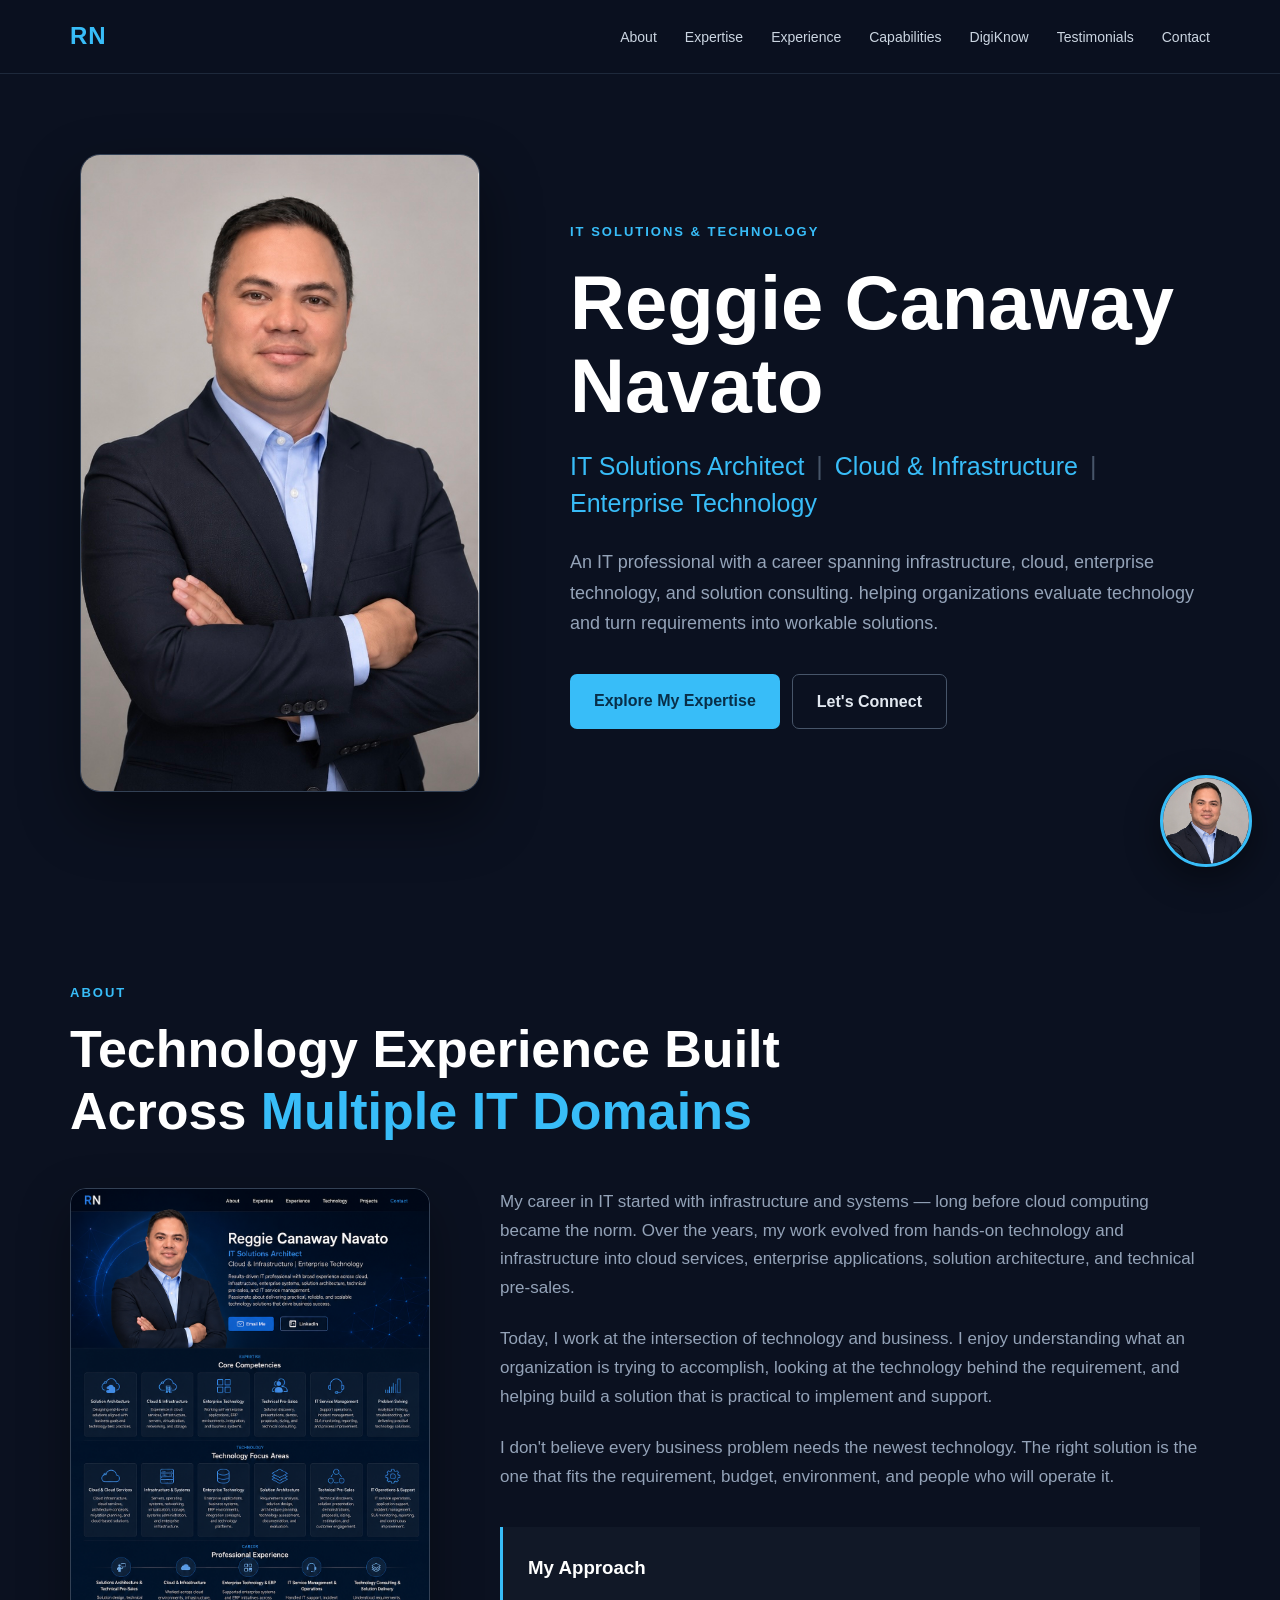
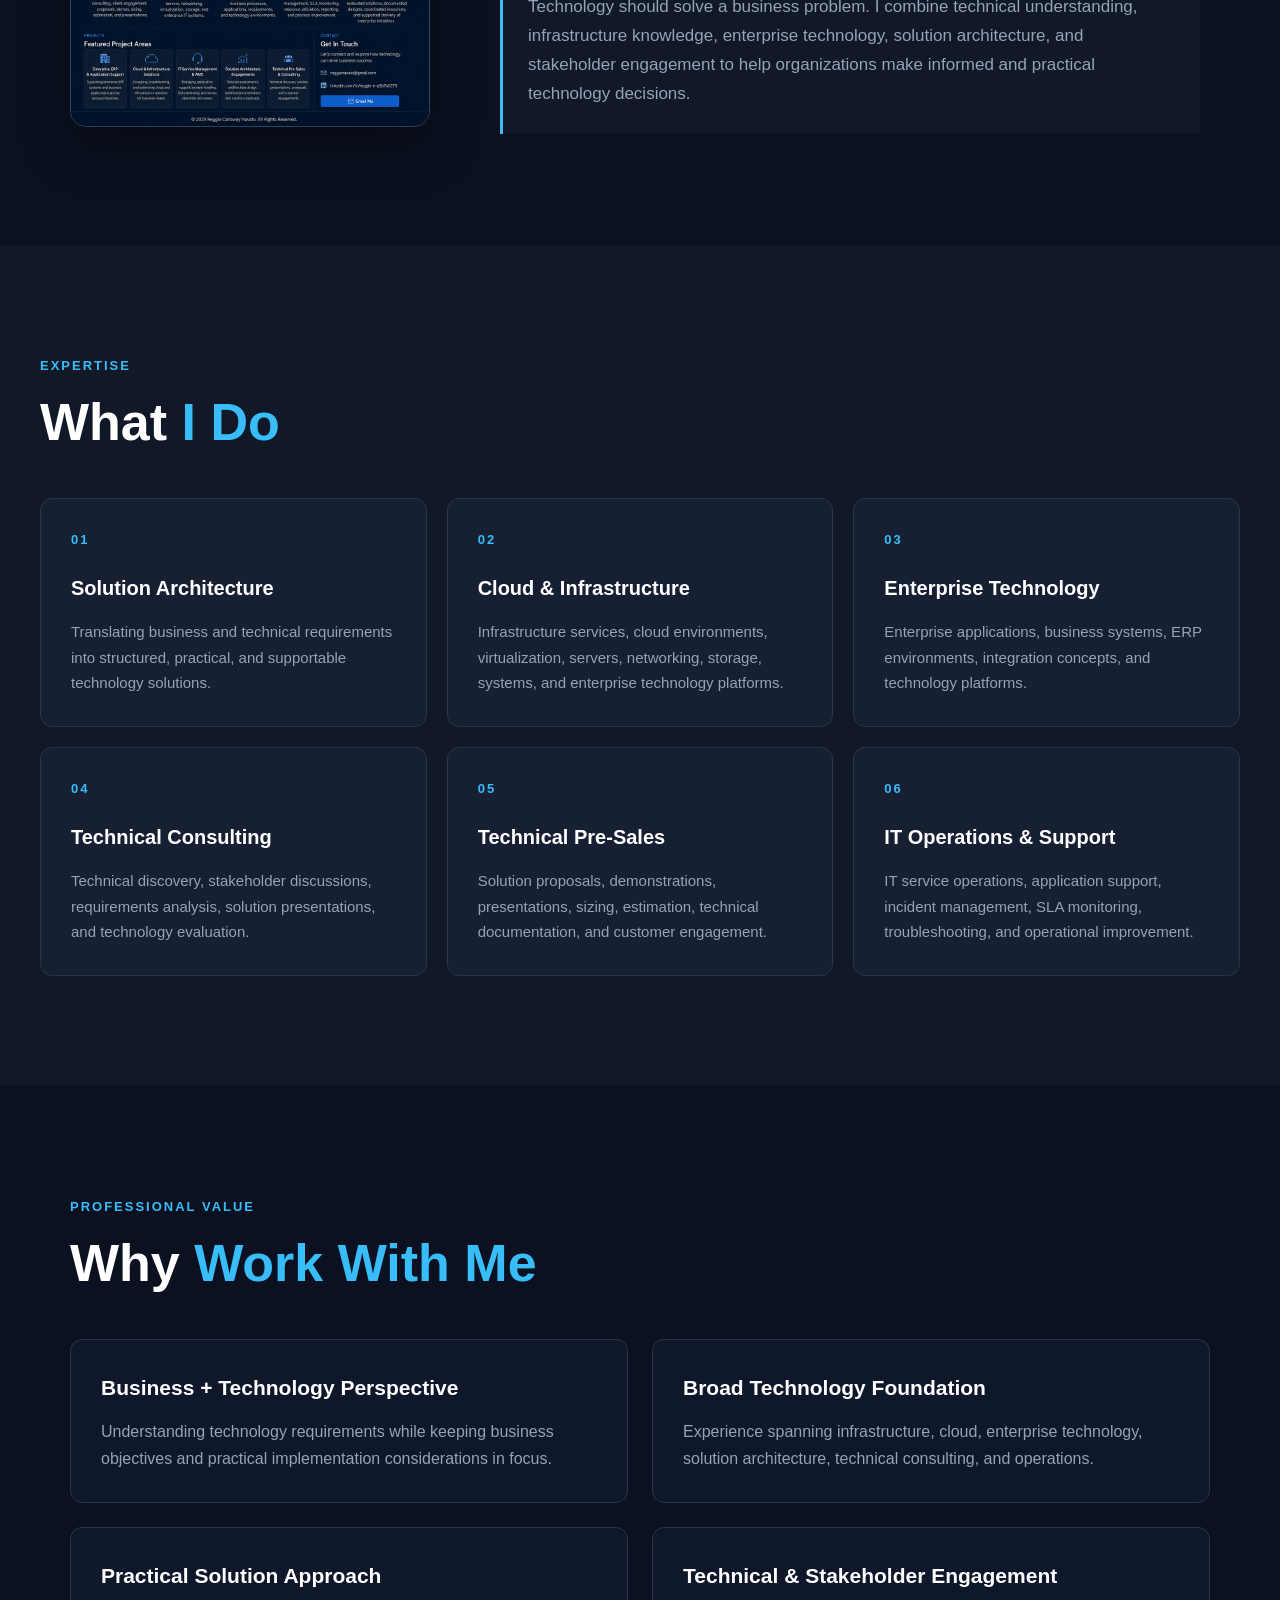
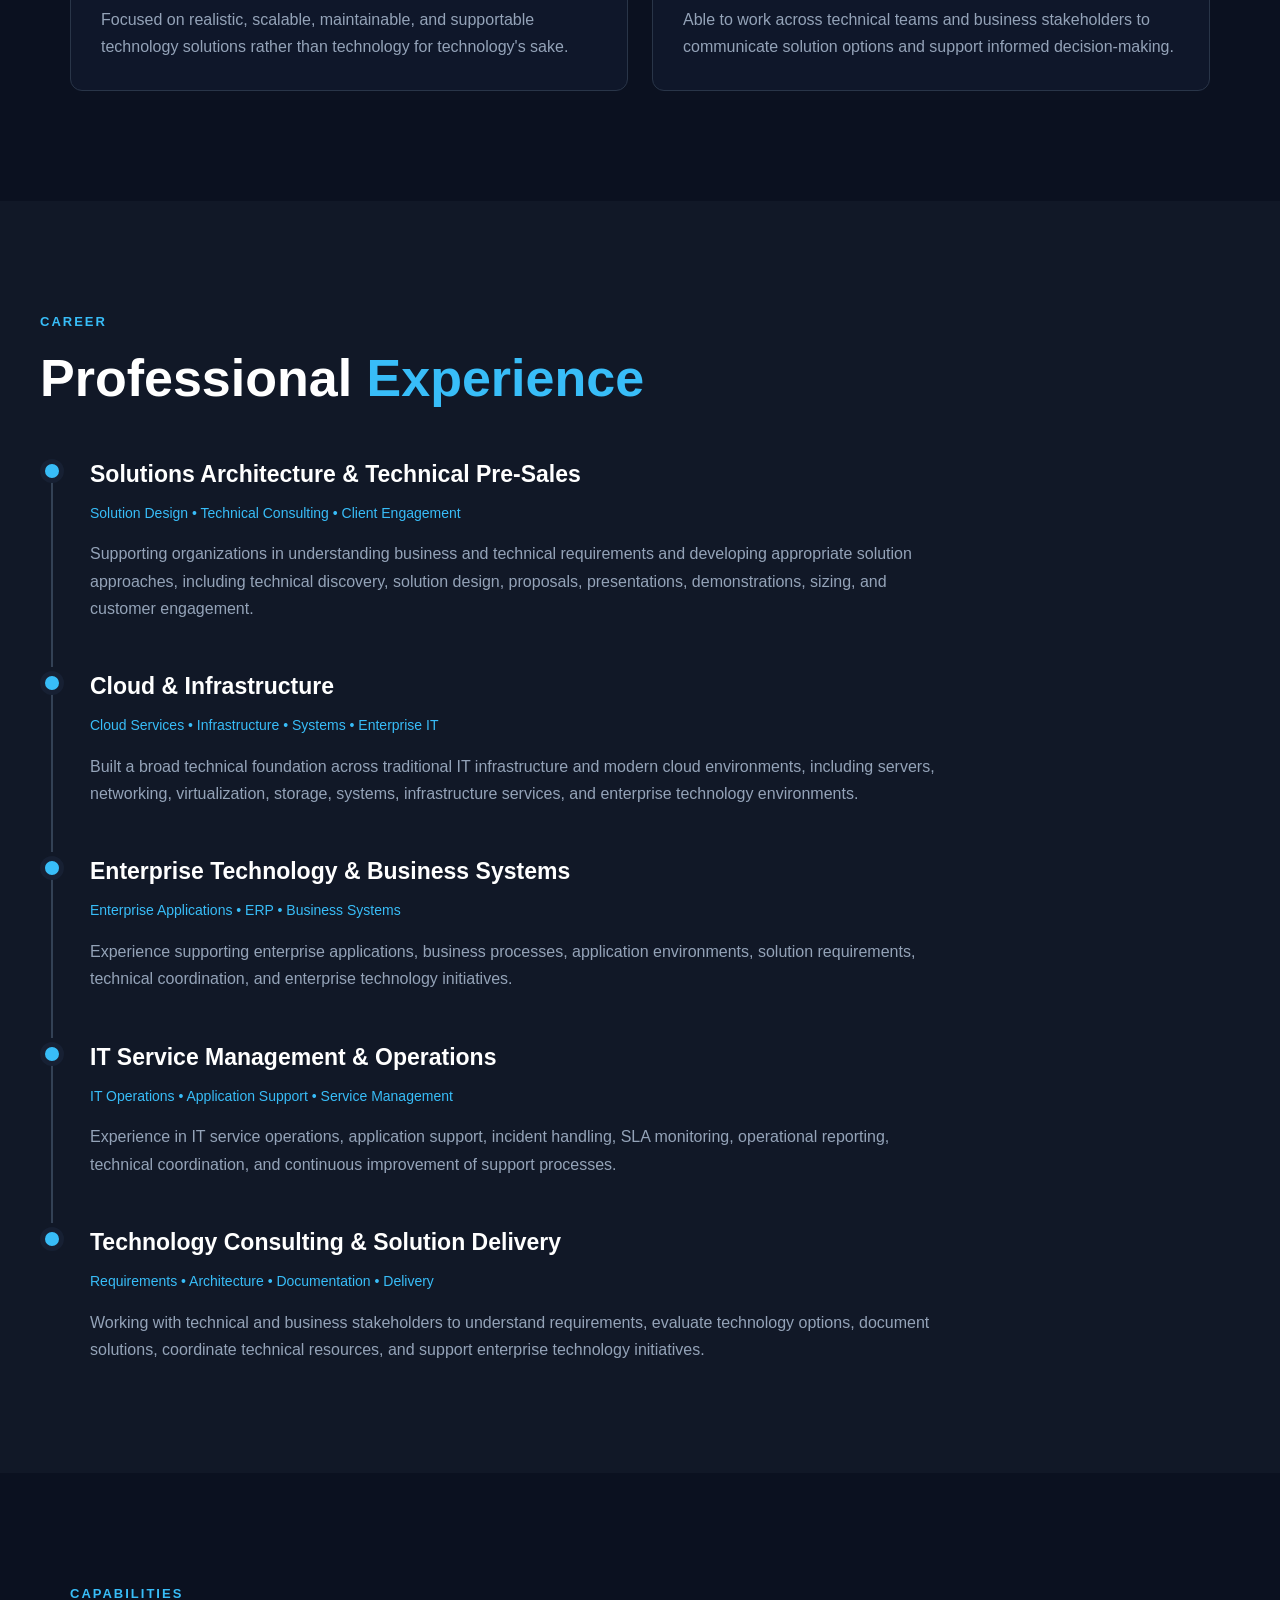
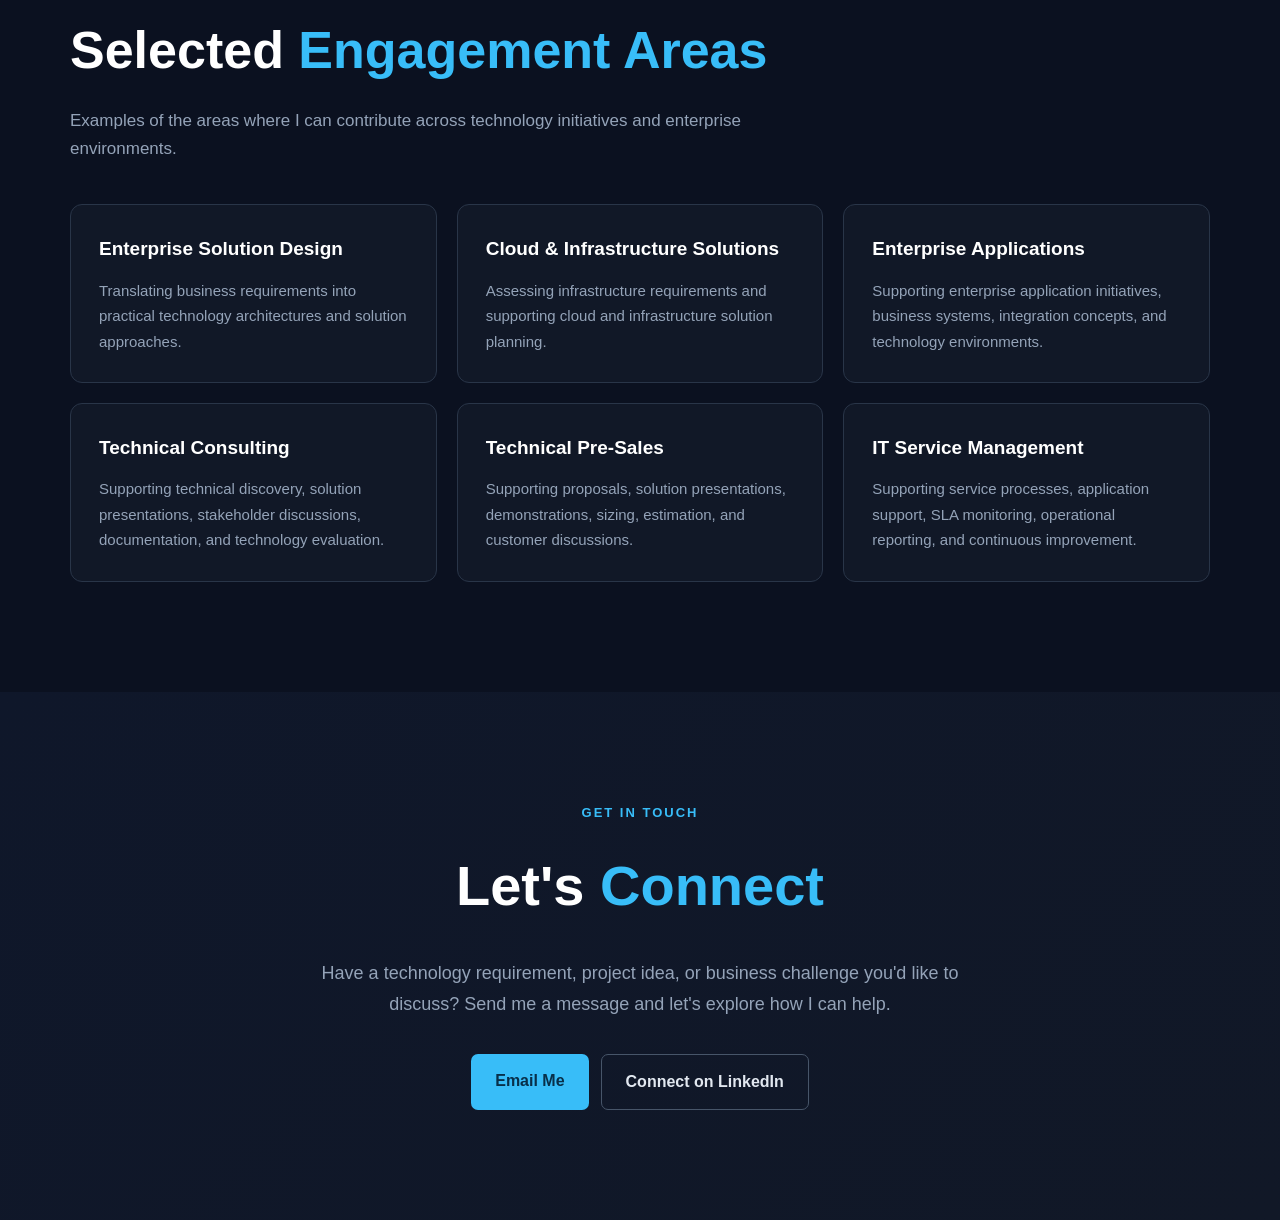
==== commit 6fdf6c42: "update all" ====
--- a/index.html
+++ b/index.html
@@ -213,8 +213,6 @@
 
                     I don't believe every business problem needs the newest technology. 
                     The right solution is the one that fits the requirement, budget, environment, and people who will operate it.
-
-                    That last paragraph is especially important.
                     
 
                 </p>
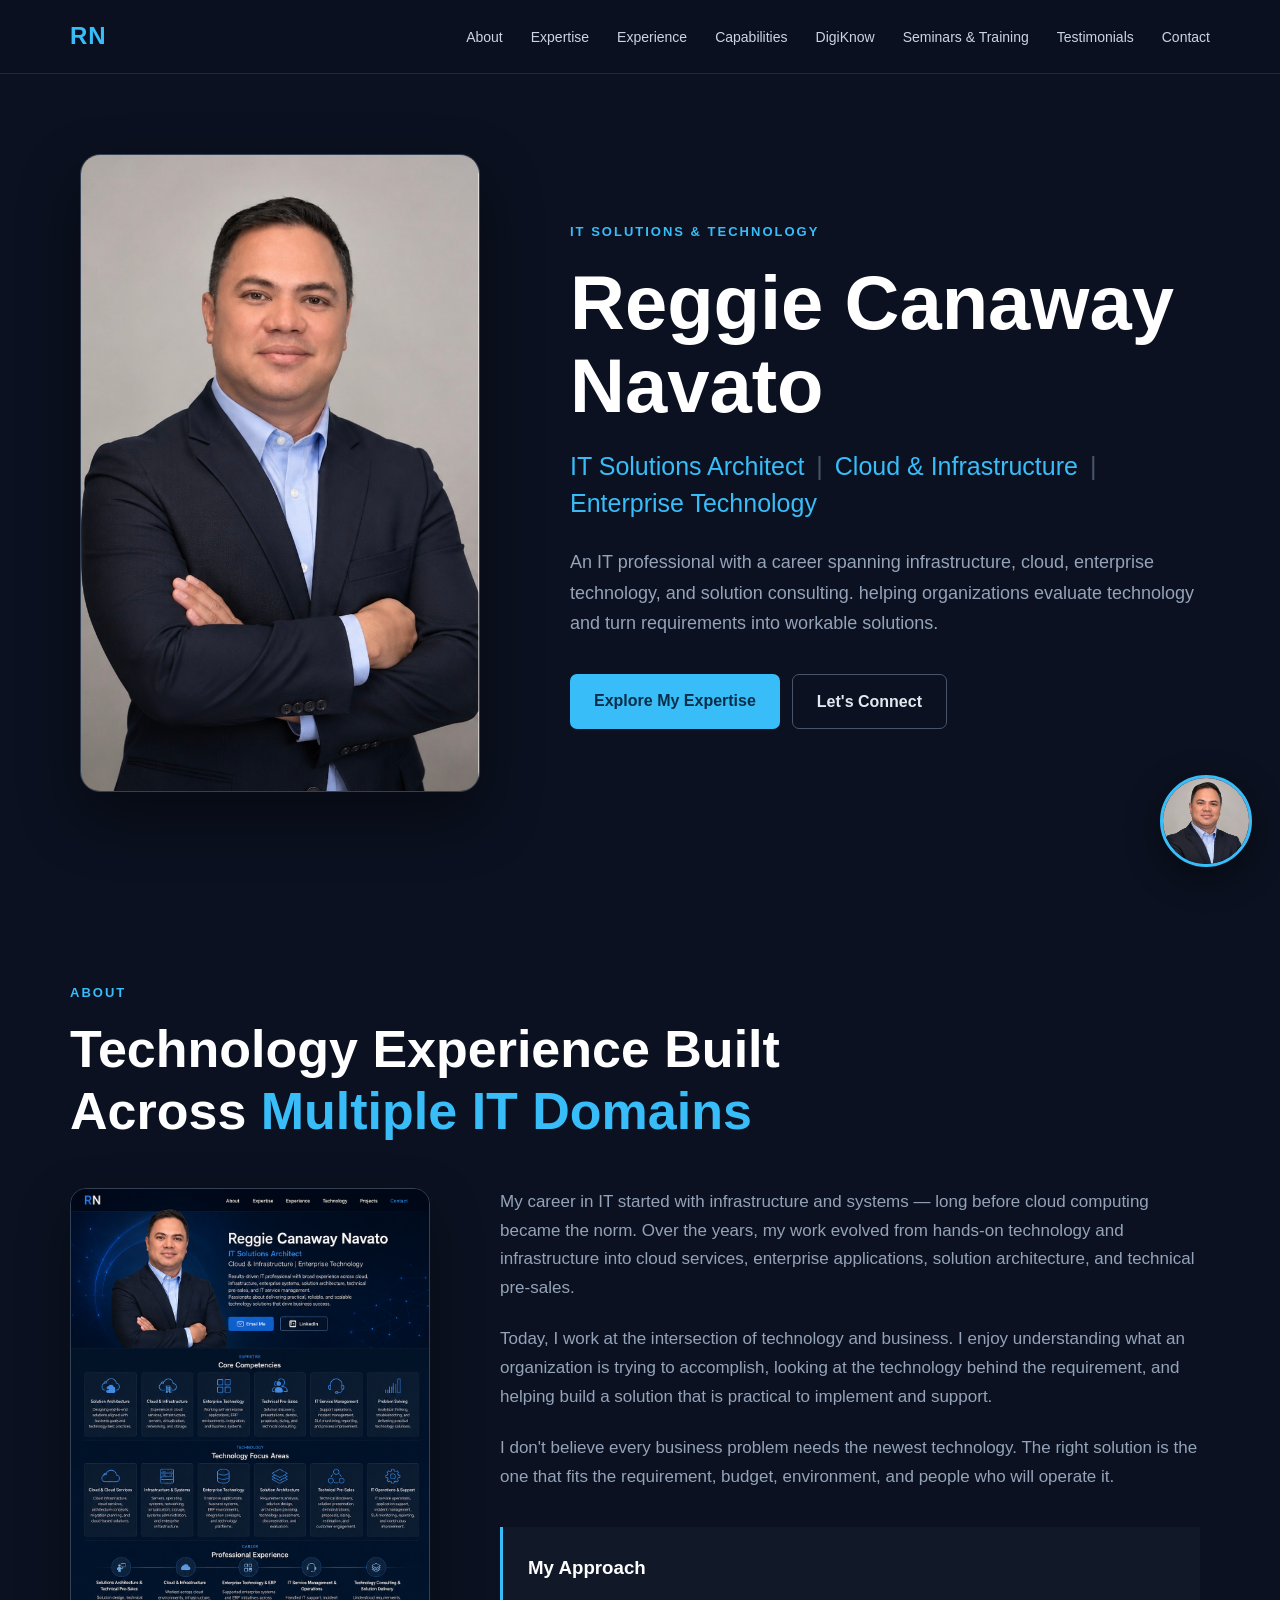
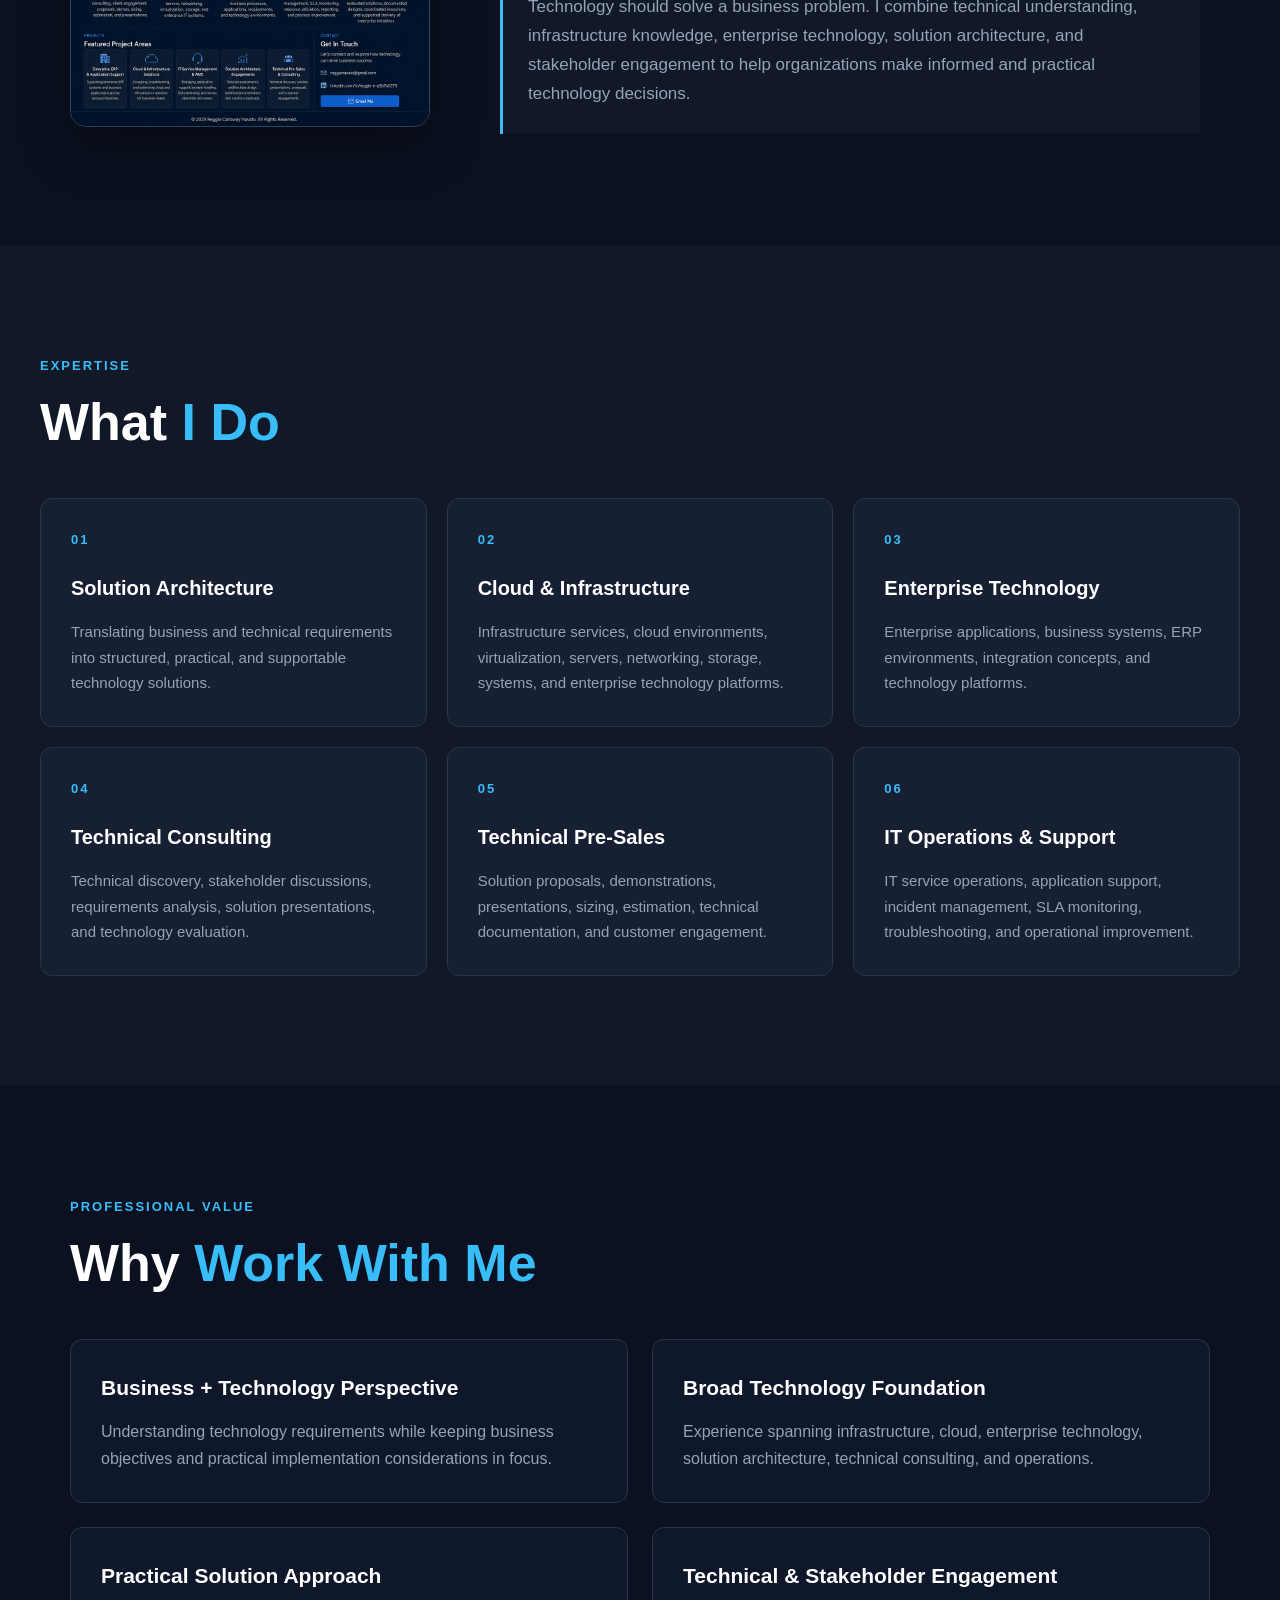
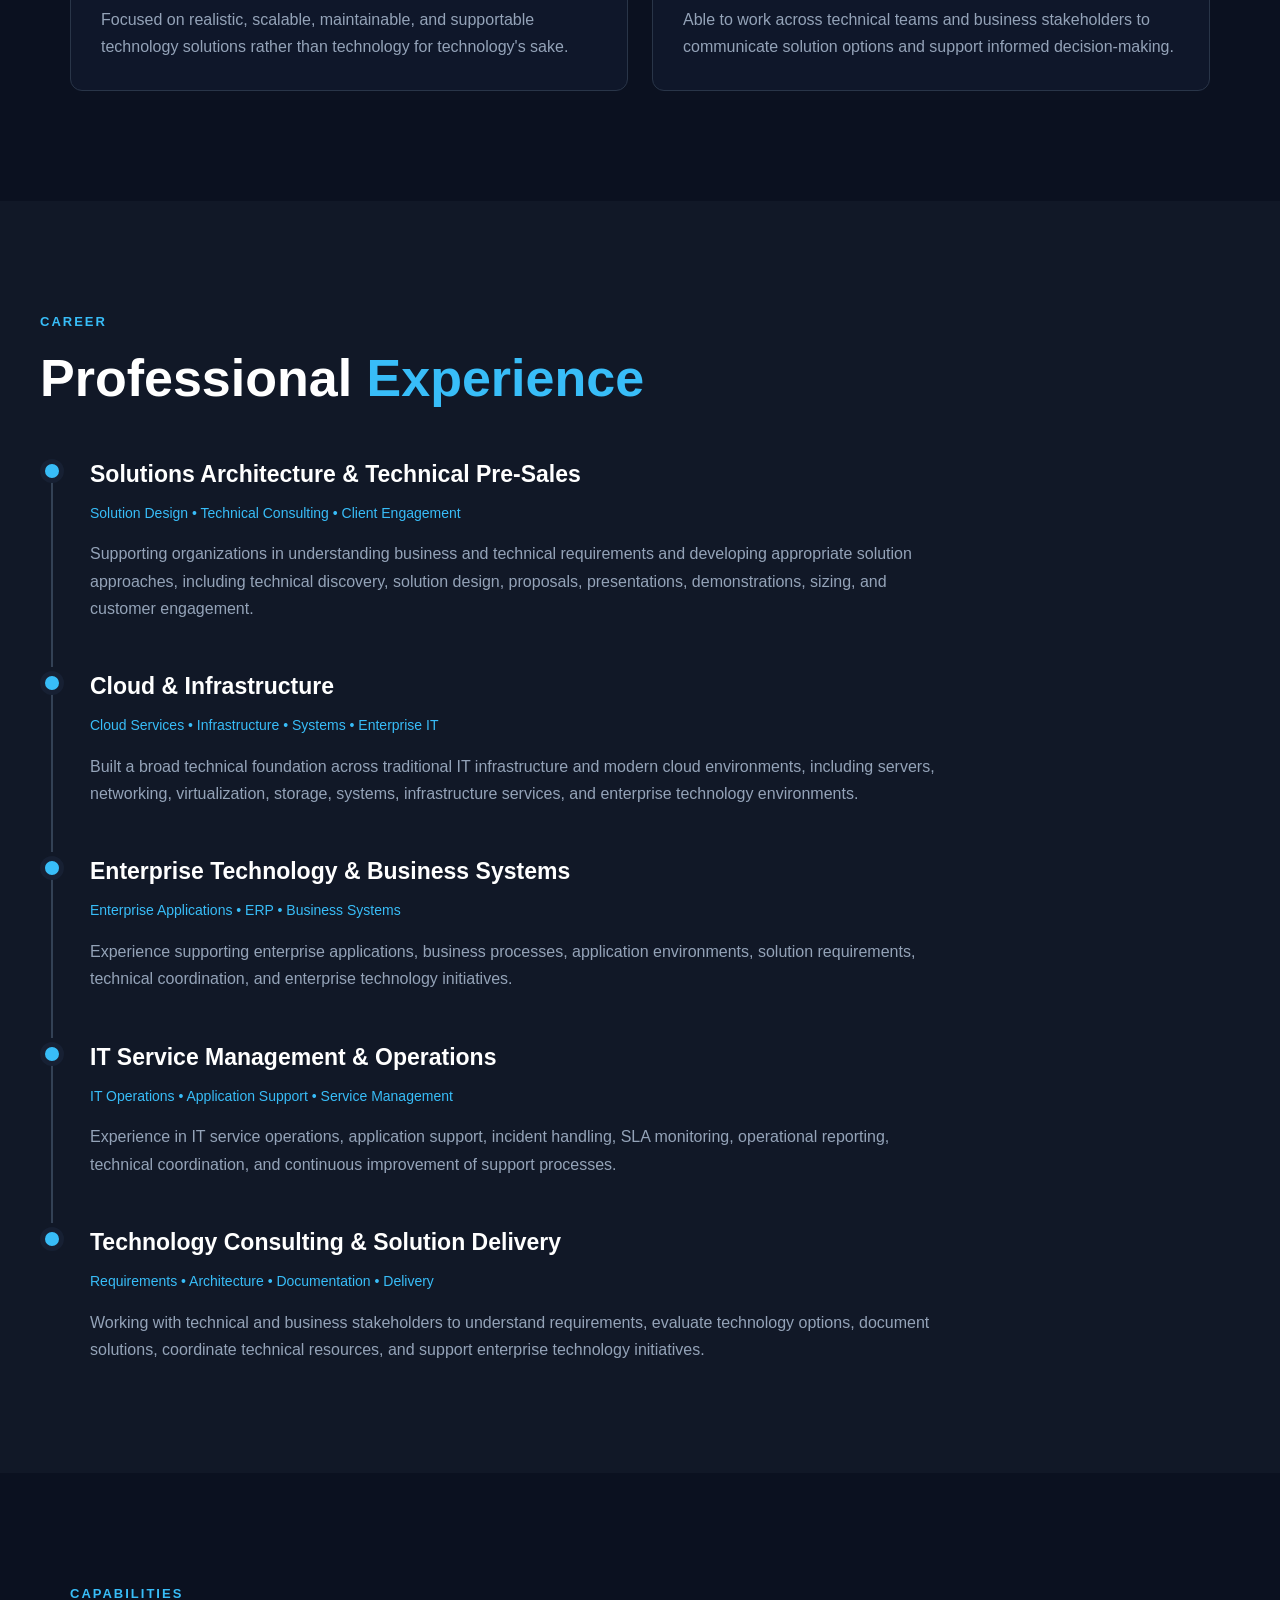
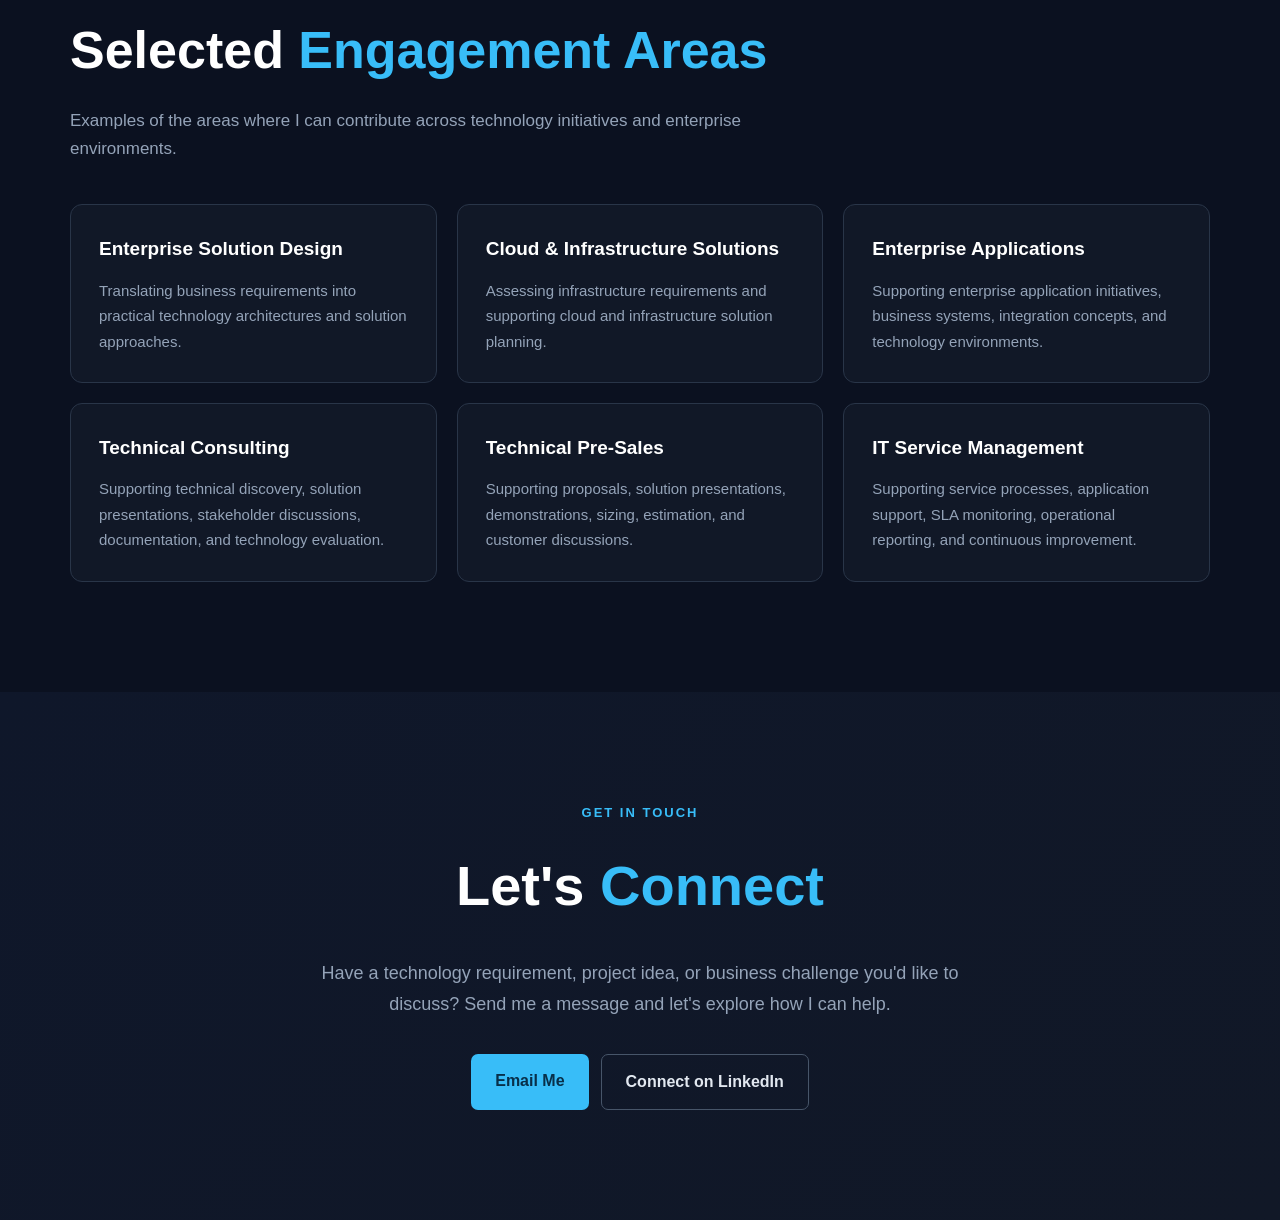
==== commit ad57a0a3: "update all" ====
--- a/index.html
+++ b/index.html
@@ -61,15 +61,9 @@
                     </a>
                 </li>
 
-                 <li>   
-                    <a href="digiknow.html">DigiKnow</a>
-                </li>
-
-                <li>
-                    <a href="testimonials.html">
-                        Testimonials
-                    </a>
-                </li>
+                <li><a href="digiknow.html">DigiKnow</a></li>
+                <li><a href="seminars.html">Seminars & Training</a></li>
+                <li><a href="testimonials.html">Testimonials</a></li>
 
                 <li>
                     <a href="#contact">
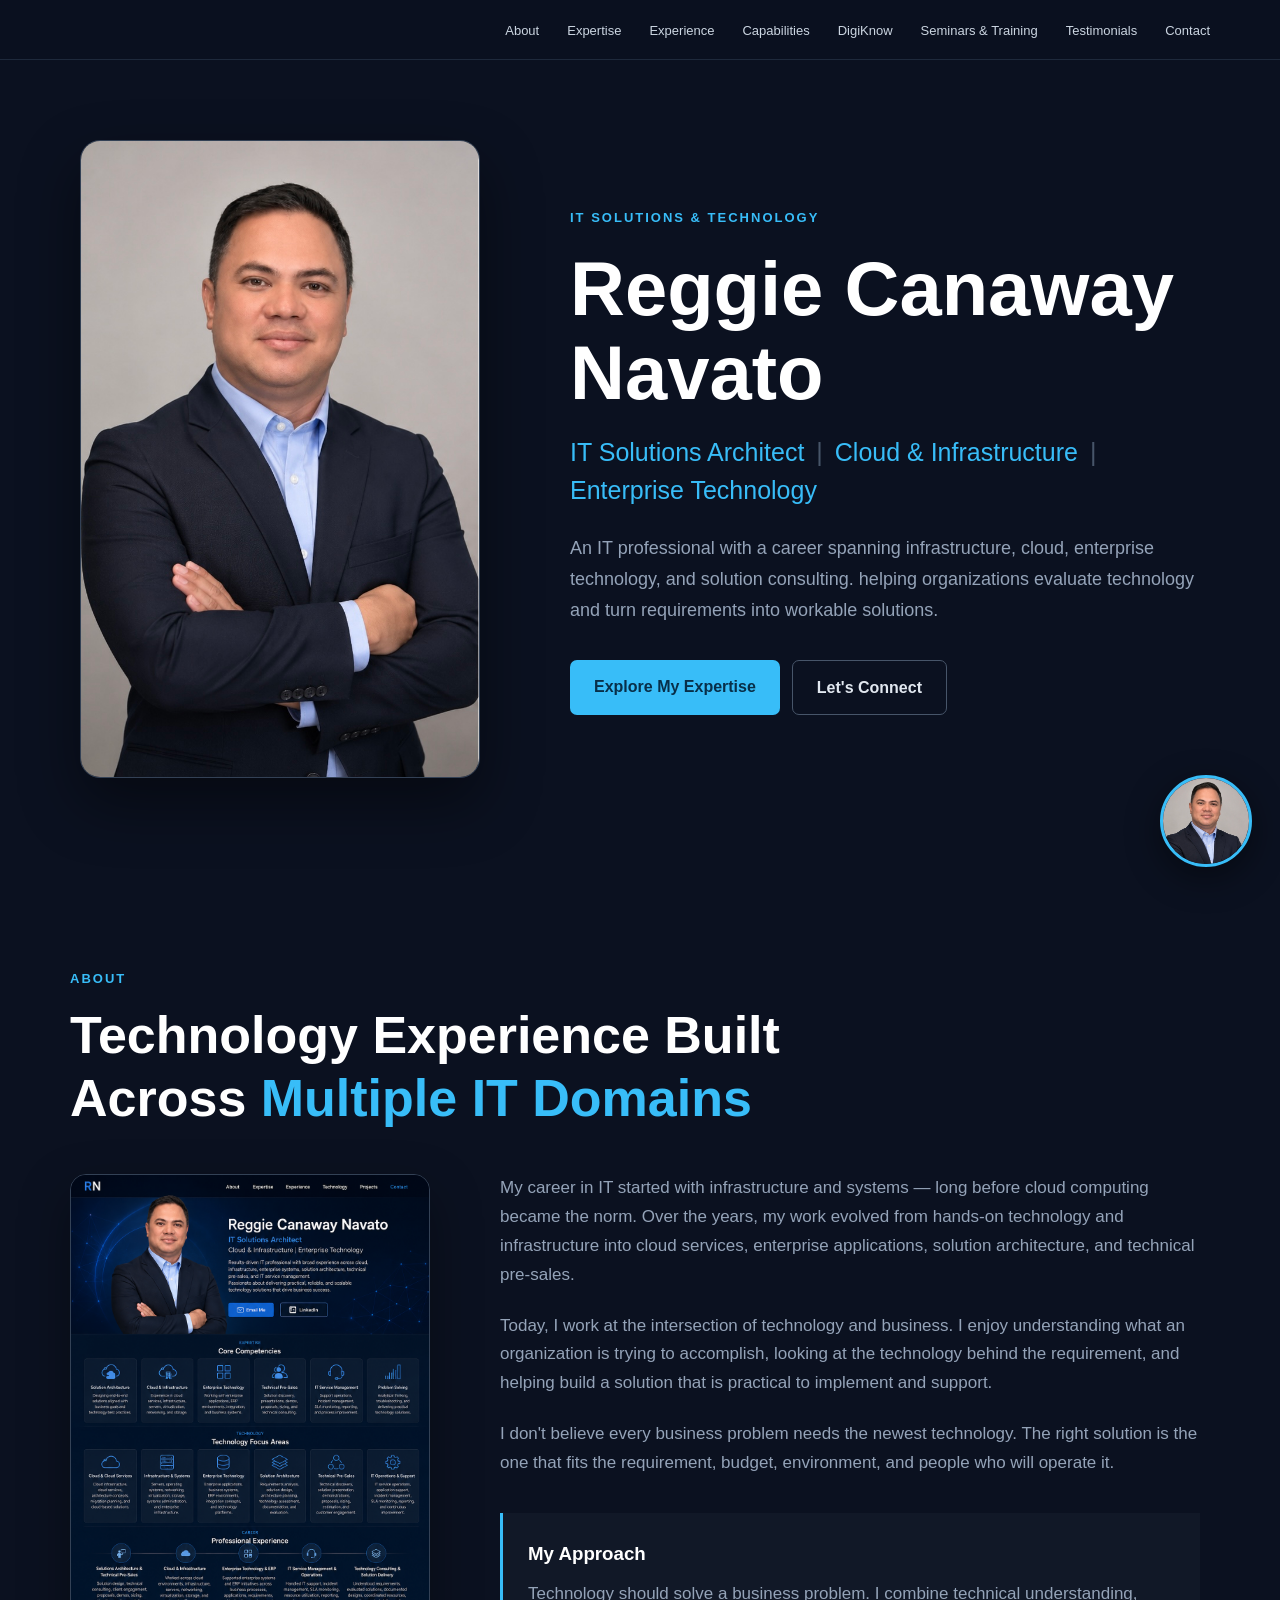
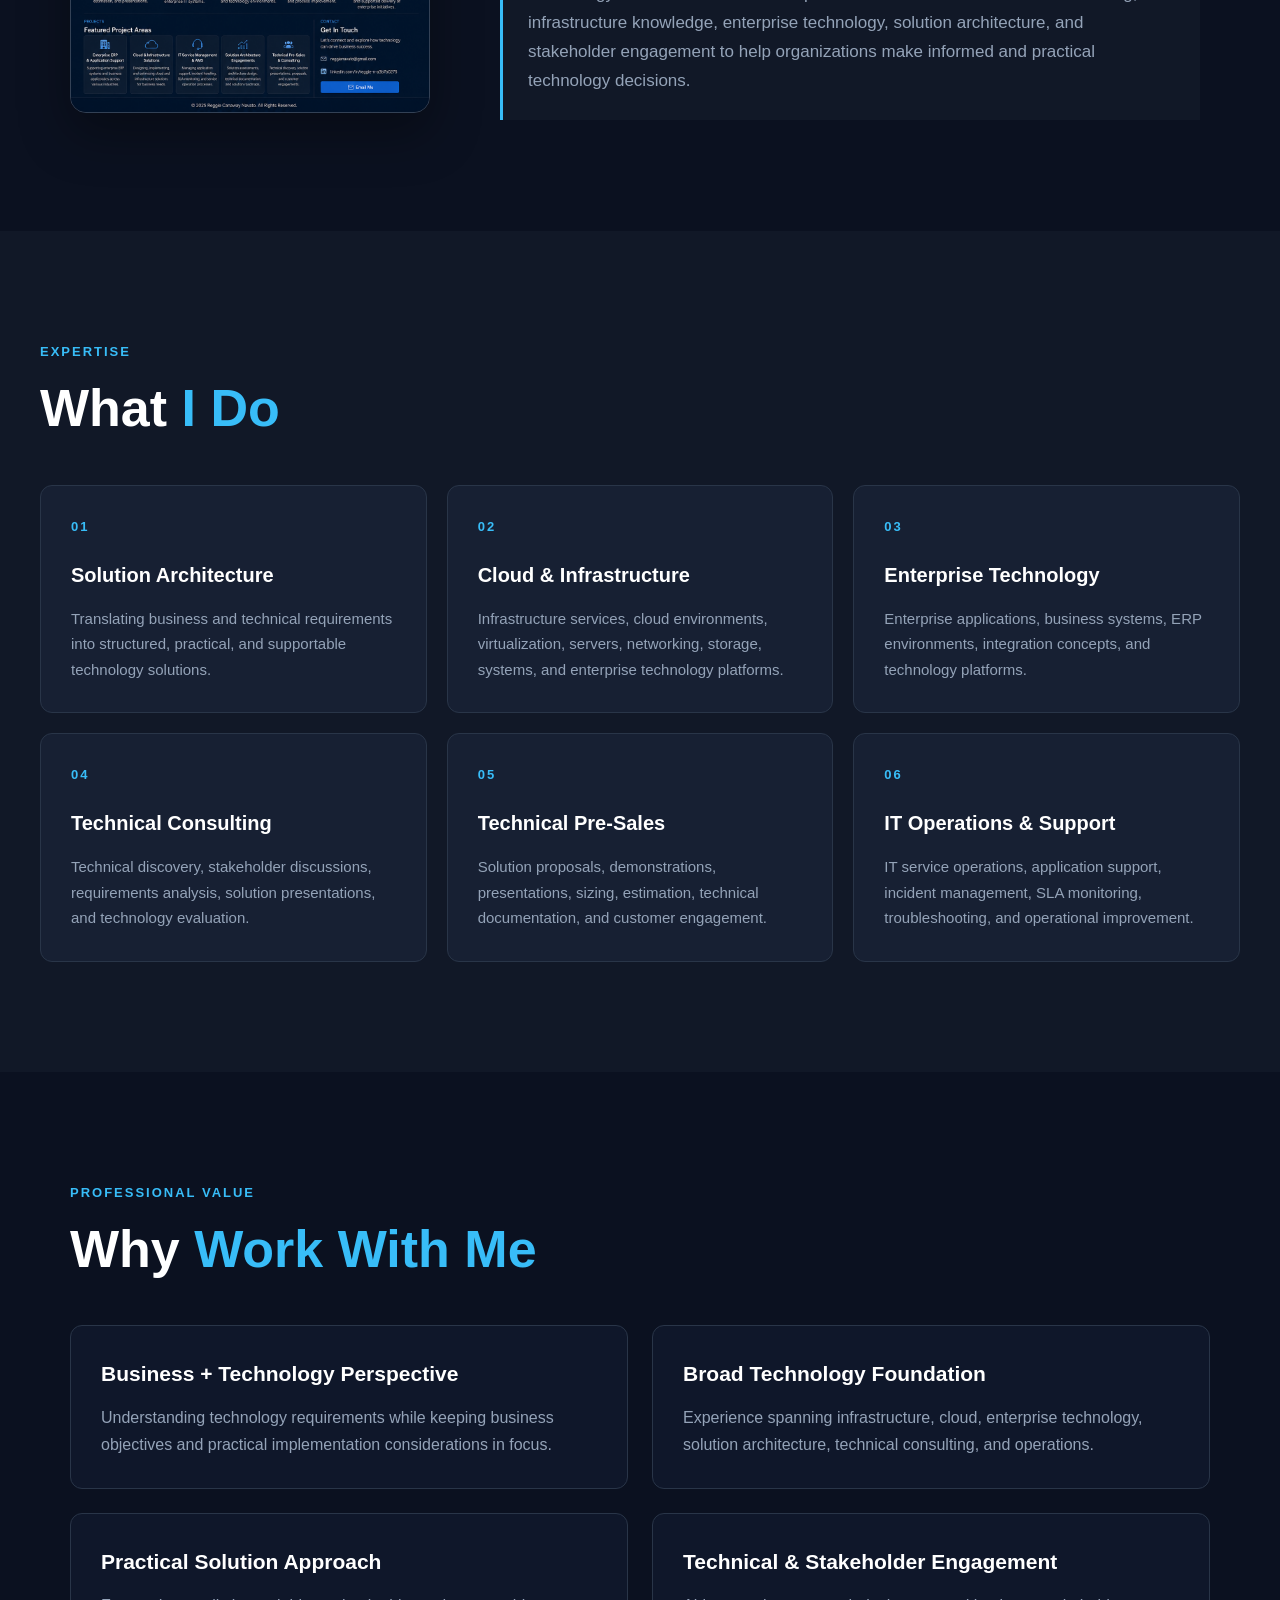
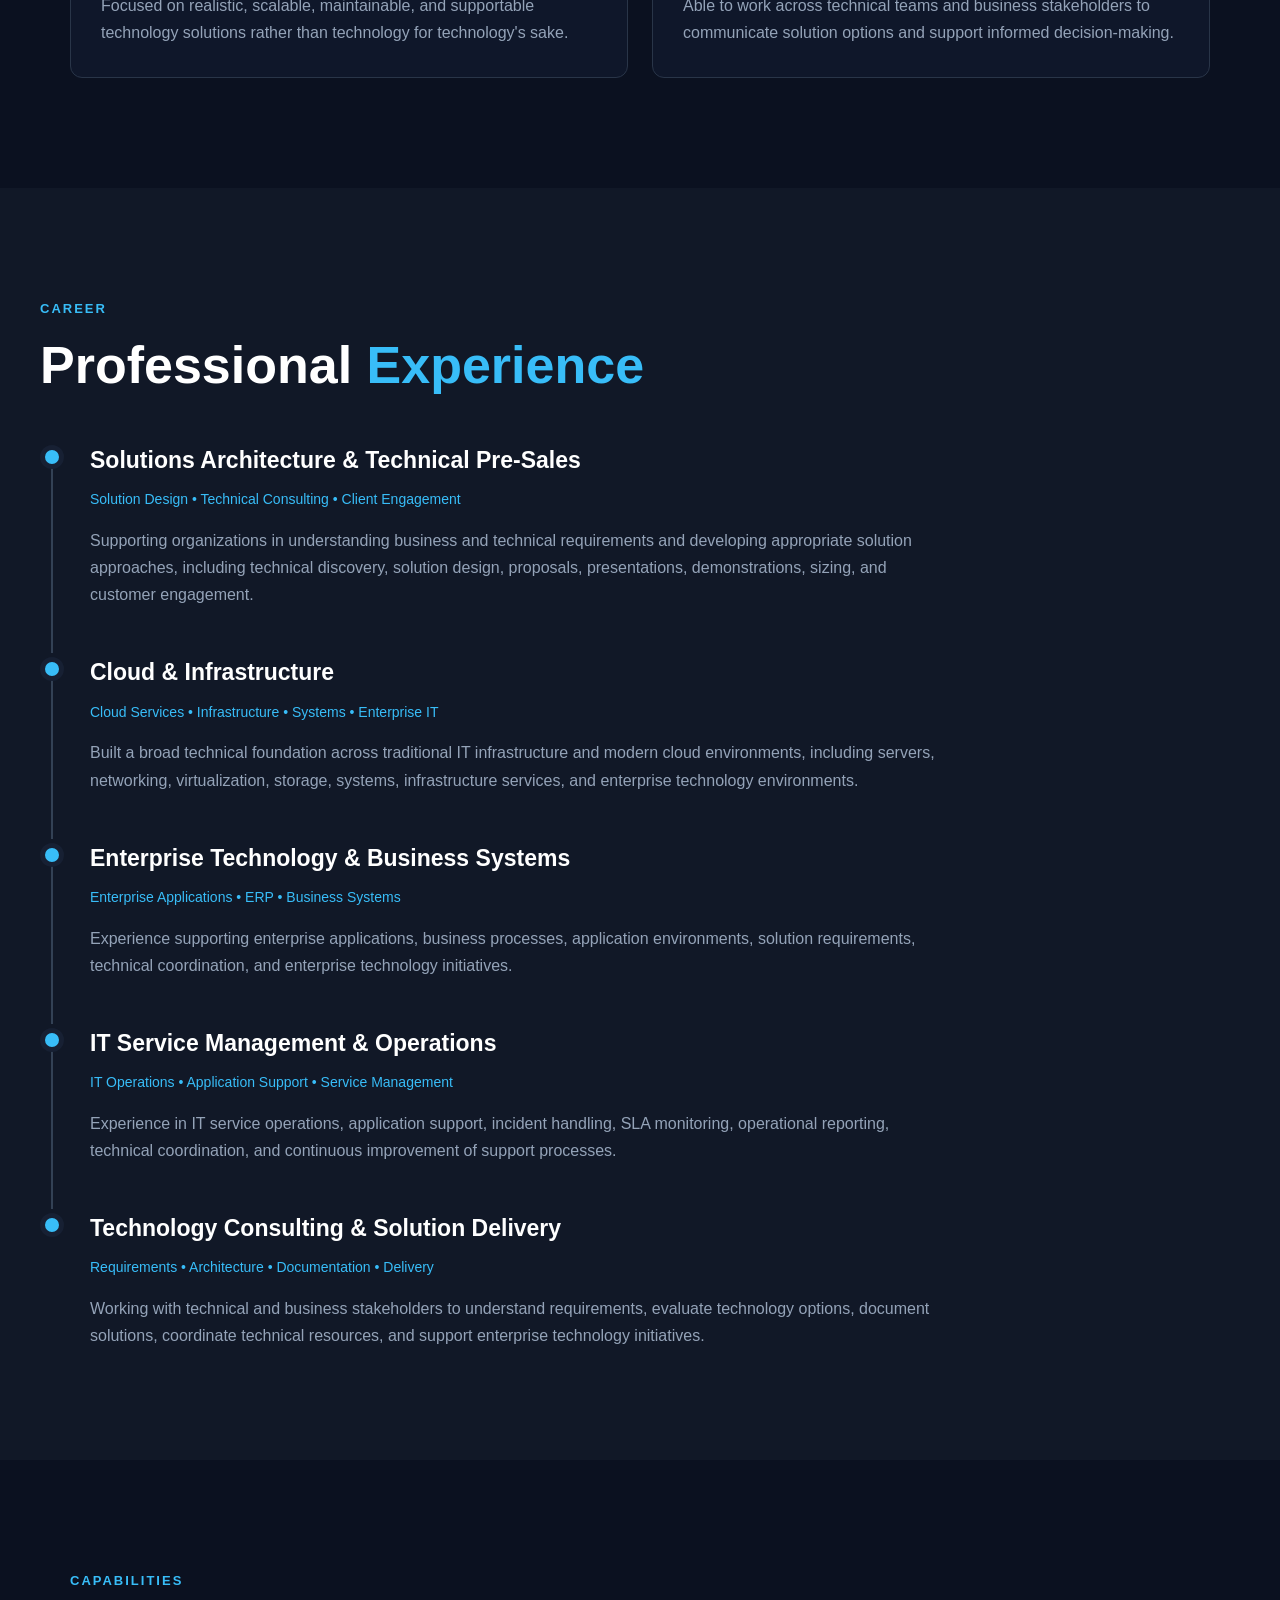
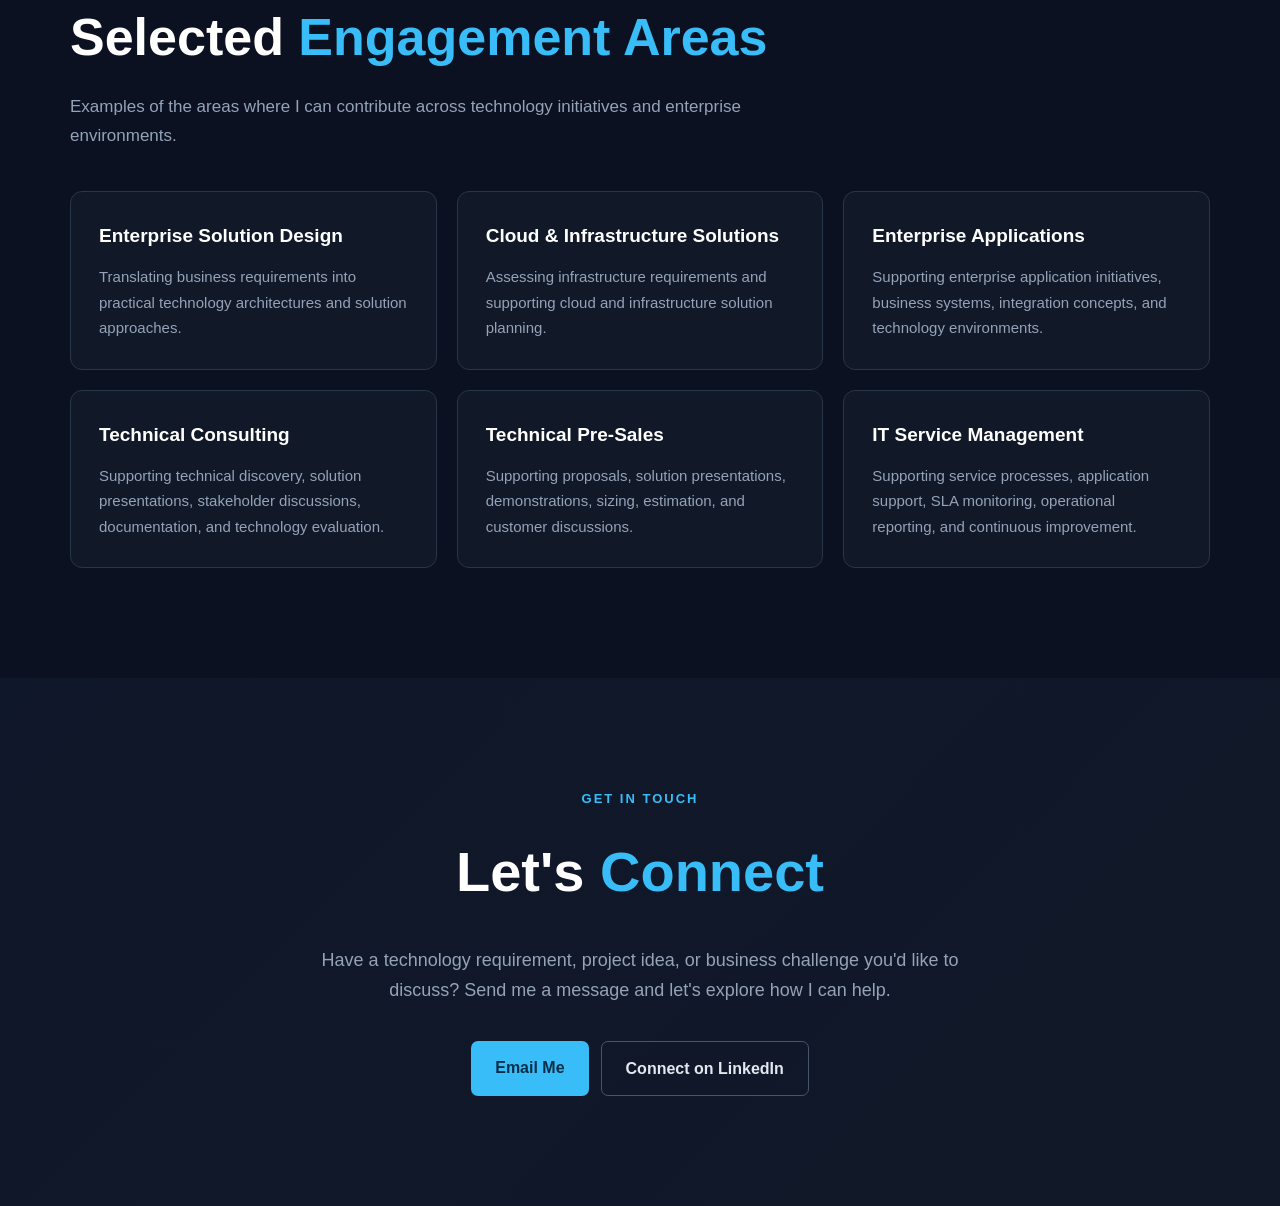
==== commit ee0799d3: "update all changes update all changes" ====
--- a/index.html
+++ b/index.html
@@ -31,46 +31,19 @@
         <div class="nav-container">
 
             <a href="#home" class="logo">
-                RN
+                
             </a>
 
 
             <ul>
-
-                <li>
-                    <a href="#about">
-                        About
-                    </a>
-                </li>
-
-                <li>
-                    <a href="#expertise">
-                        Expertise
-                    </a>
-                </li>
-
-                <li>
-                    <a href="#experience">
-                        Experience
-                    </a>
-                </li>
-
-                <li>
-                    <a href="#engagement">
-                        Capabilities
-                    </a>
-                </li>
-
+                <li><a href="#about">About</a></li>
+                <li><a href="#expertise">Expertise</a></li>
+                <li><a href="#experience">Experience</a></li>
+                <li><a href="#engagement">Capabilities</a></li>
                 <li><a href="digiknow.html">DigiKnow</a></li>
                 <li><a href="seminars.html">Seminars & Training</a></li>
                 <li><a href="testimonials.html">Testimonials</a></li>
-
-                <li>
-                    <a href="#contact">
-                        Contact
-                    </a>
-                </li>
-
+                <li><a href="#contact">Contact</a></li>
             </ul>
 
         </div>
--- a/css/style.css
+++ b/css/style.css
@@ -58,13 +58,13 @@
 nav a {
     color: #cbd5e1;
     text-decoration: none;
-    font-size: 14px;
+    font-size: 13px;
     transition: color 0.2s ease;
 }
 
 nav a:hover {
-    color: #38bdf8;
-}
+     color: #ffffff;
+  }
 
 /* ========================================
    HERO
@@ -2288,4 +2288,63 @@
 
     }
 
+}
+
+/* ========================================
+   SEMINARS & TRAINING    
+======================================== */
+
+.training-photo {
+    width: 100%;
+    display: flex;
+    justify-content: center;
+    align-items: center;
+    margin: 30px auto 40px;
+}
+
+    .training-photo img {
+        display: block;
+        max-width: 950px;
+        width: 100%;
+        height: auto;
+        margin: 0 auto;
+    }
+
+/* ========================================
+   SEMINARS & TRAINING - CONTENT SPACING
+======================================== */
+
+.training-content h3 {
+    margin-top: 38px;
+    margin-bottom: 15px;
+}
+
+    .training-content h3:first-of-type {
+        margin-top: 30px;
+    }
+
+.training-content ul {
+    margin-top: 10px;
+    margin-bottom: 25px;
+    padding-left: 25px;
+}
+
+.training-content li {
+    margin-bottom: 9px;
+    line-height: 1.7;
+}
+
+.training-content p {
+    margin-bottom: 18px;
+    line-height: 1.75;
+}
+
+.training-organizations {
+    margin-top: 35px;
+    padding-top: 25px;
+    border-top: 1px solid #334155;
+}
+
+.training-reference {
+    margin-top: 30px;
 }
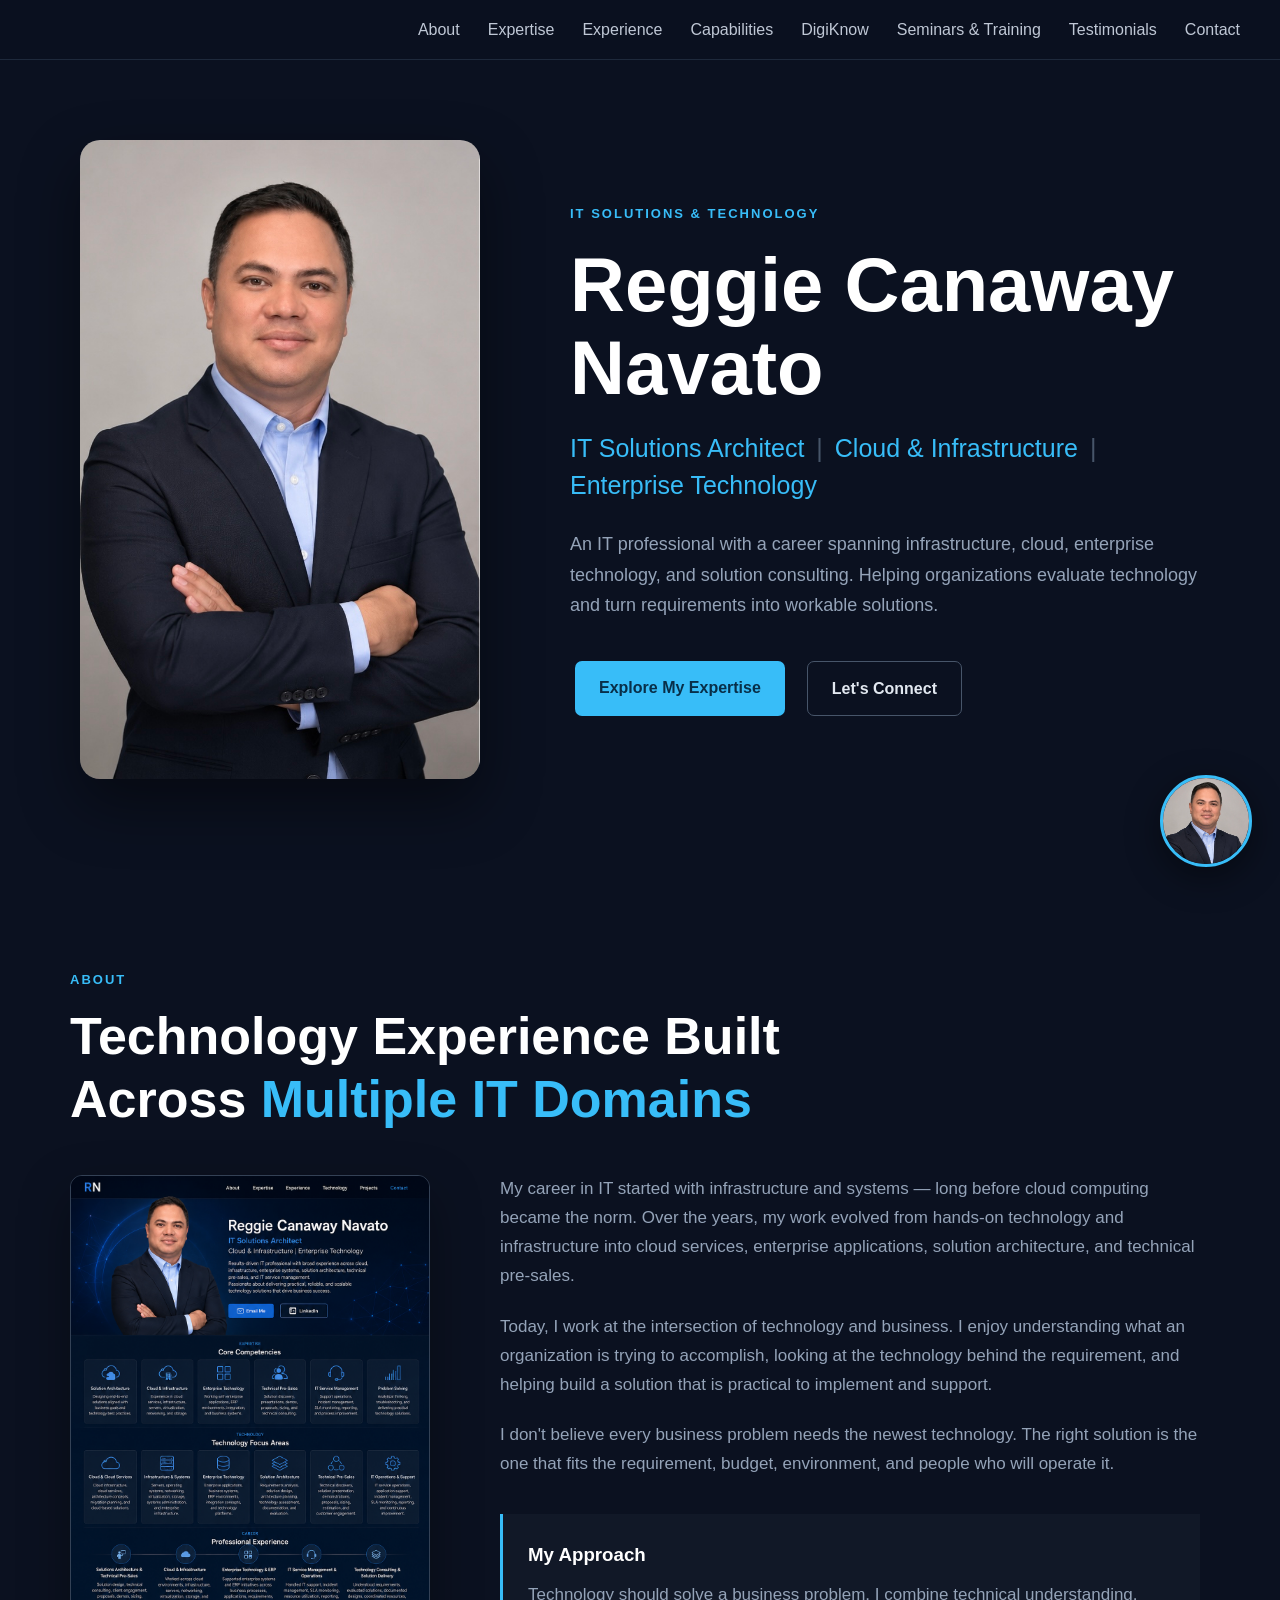
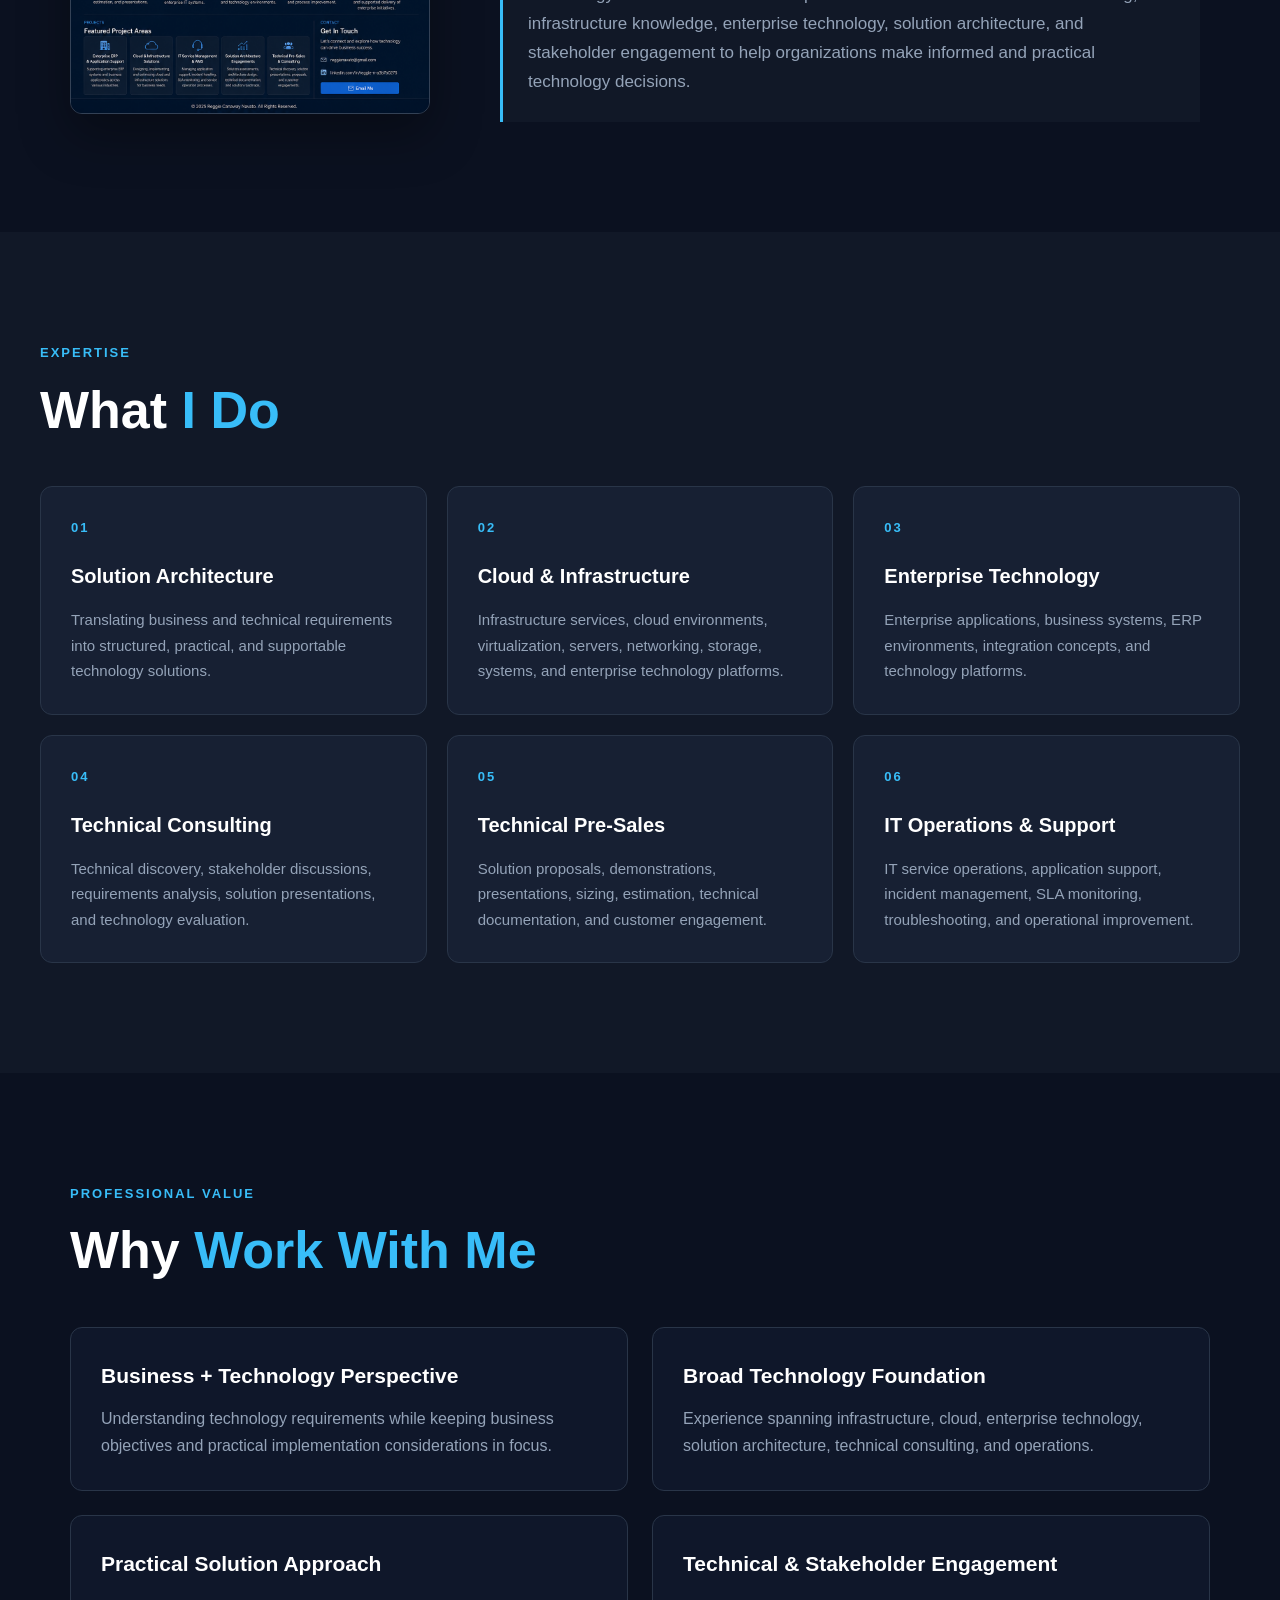
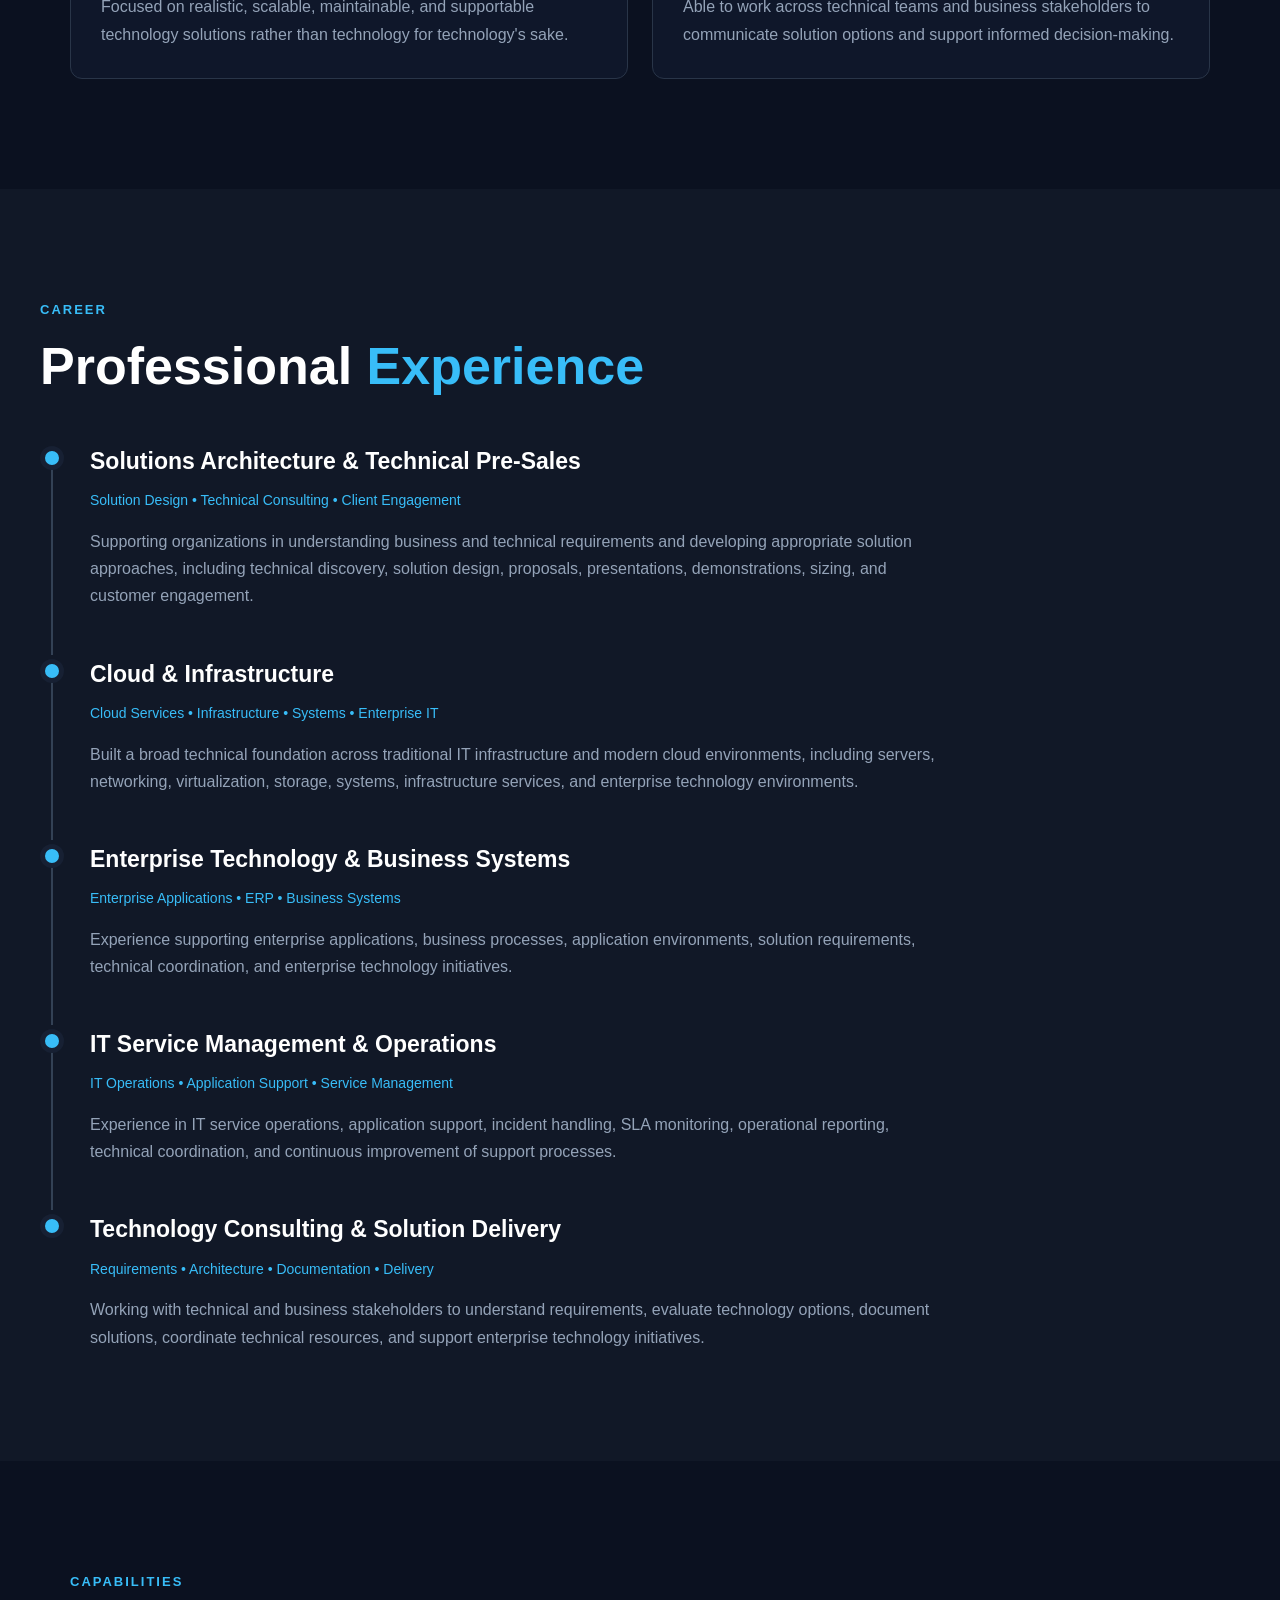
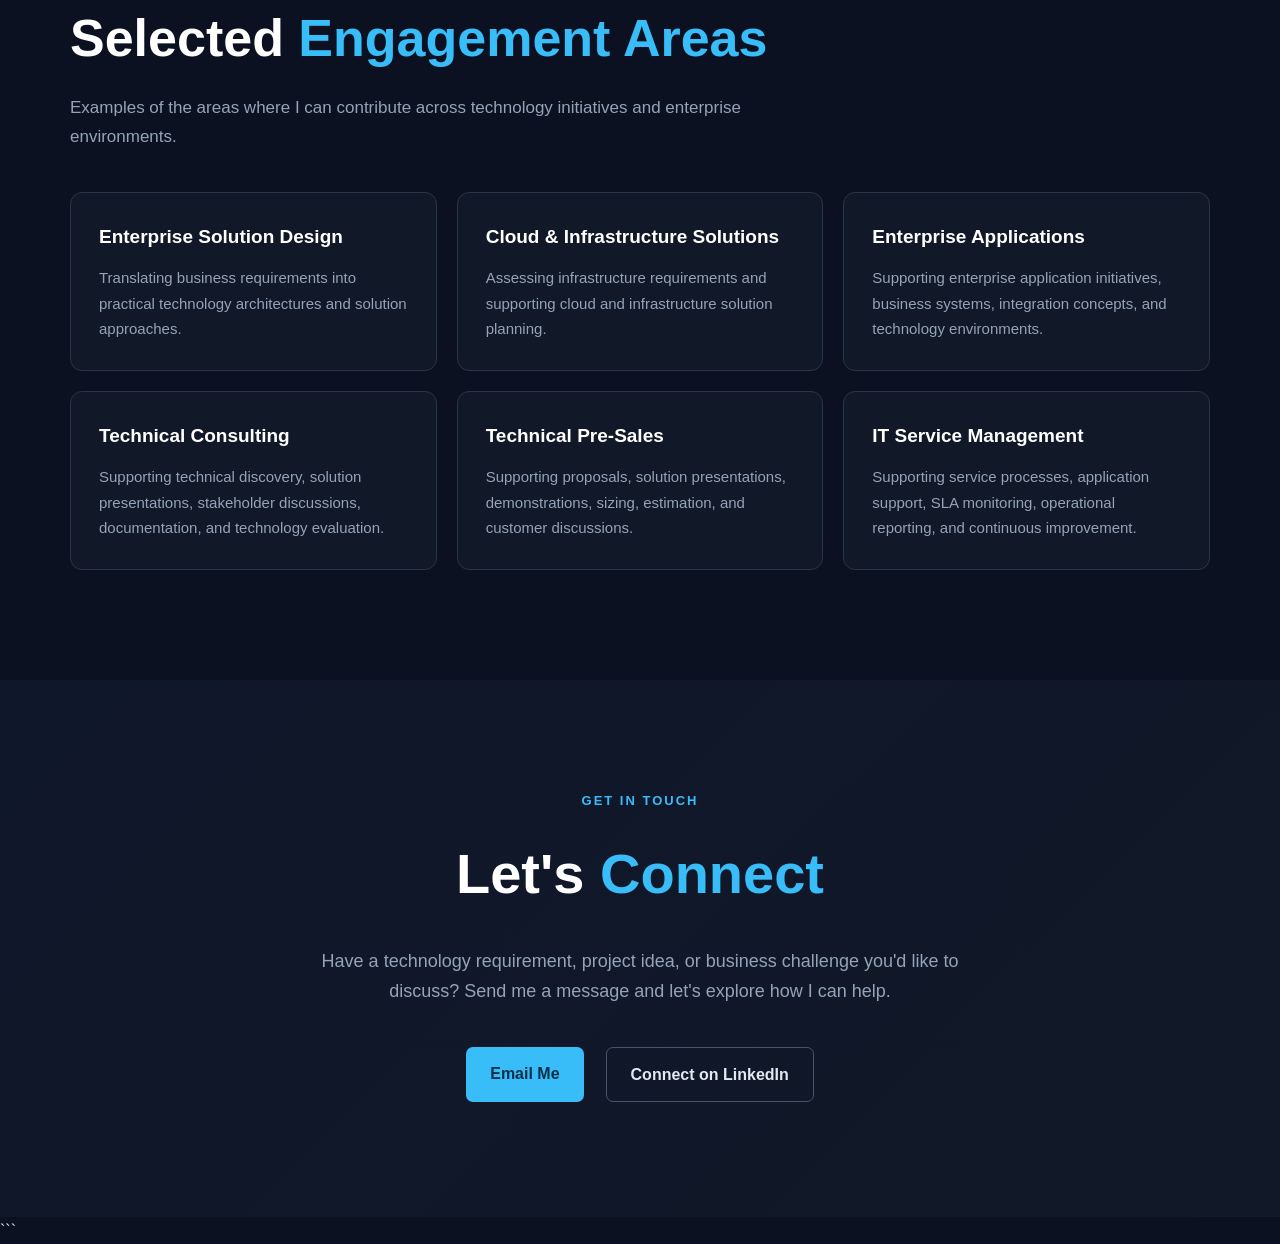
==== commit a548b215: "update all changes update all changes" ====
--- a/index.html
+++ b/index.html
@@ -27,29 +27,19 @@
     ========================== -->
 
     <nav>
-
-        <div class="nav-container">
-
-            <a href="#home" class="logo">
-                
-            </a>
-
-
-            <ul>
-                <li><a href="#about">About</a></li>
-                <li><a href="#expertise">Expertise</a></li>
-                <li><a href="#experience">Experience</a></li>
-                <li><a href="#engagement">Capabilities</a></li>
-                <li><a href="digiknow.html">DigiKnow</a></li>
-                <li><a href="seminars.html">Seminars & Training</a></li>
-                <li><a href="testimonials.html">Testimonials</a></li>
-                <li><a href="#contact">Contact</a></li>
-            </ul>
-
-        </div>
-
-    </nav>
-
+    <div class="nav-container">
+        <ul class="site-nav">
+            <li><a href="#about">About</a></li>
+            <li><a href="#expertise">Expertise</a></li>
+            <li><a href="#experience">Experience</a></li>
+            <li><a href="#capabilities">Capabilities</a></li>
+            <li><a href="digiknow.html">DigiKnow</a></li>
+            <li><a href="seminars.html">Seminars & Training</a></li>
+            <li><a href="testimonials.html">Testimonials</a></li>
+            <li><a href="#contact">Contact</a></li>
+        </ul>
+    </div>
+</nav>
 
 
     <!-- =========================
@@ -71,7 +61,7 @@
         <div class="hero-content">
 
             <div class="hero-label">
-                IT Solutions & Technology
+                IT Solutions &amp; Technology
             </div>
 
 
@@ -83,7 +73,7 @@
             <h2>
                 IT Solutions Architect
                 <span>|</span>
-                Cloud & Infrastructure
+                Cloud &amp; Infrastructure
                 <span>|</span>
                 Enterprise Technology
             </h2>
@@ -91,30 +81,29 @@
 
             <p class="hero-description">
 
-                An IT professional with a career spanning infrastructure, 
+                An IT professional with a career spanning infrastructure,
                 cloud, enterprise technology, and solution consulting.
-                helping organizations evaluate technology and turn requirements 
-                into workable solutions.
-               
+                Helping organizations evaluate technology and turn
+                requirements into workable solutions.
 
             </p>
 
 
             <div class="hero-buttons">
 
-                <a href="#expertise"
-                   class="btn btn-primary">
-
+                <a
+                    href="#expertise"
+                    class="btn btn-primary"
+                >
                     Explore My Expertise
-
                 </a>
 
 
-                <a href="#contact"
-                   class="btn btn-secondary">
-
+                <a
+                    href="#contact"
+                    class="btn btn-secondary"
+                >
                     Let's Connect
-
                 </a>
 
             </div>
@@ -122,7 +111,6 @@
         </div>
 
     </header>
-
 
 
     <!-- =========================
@@ -160,27 +148,33 @@
 
                 <p>
 
-                    My career in IT started with infrastructure and systems — long before cloud computing became the norm. 
-                    Over the years, my work evolved from hands-on technology and infrastructure into cloud services, 
-                    enterprise applications, solution architecture, and technical pre-sales.
+                    My career in IT started with infrastructure and systems —
+                    long before cloud computing became the norm.
+                    Over the years, my work evolved from hands-on technology
+                    and infrastructure into cloud services, enterprise
+                    applications, solution architecture, and technical
+                    pre-sales.
 
                 </p>
 
 
                 <p>
 
-                    Today, I work at the intersection of technology and business. I enjoy understanding what an organization 
-                    is trying to accomplish, looking at the technology behind the requirement, and helping build a solution 
-                    that is practical to implement and support.
+                    Today, I work at the intersection of technology and
+                    business. I enjoy understanding what an organization
+                    is trying to accomplish, looking at the technology behind
+                    the requirement, and helping build a solution that is
+                    practical to implement and support.
 
                 </p>
 
 
                 <p>
 
-                    I don't believe every business problem needs the newest technology. 
-                    The right solution is the one that fits the requirement, budget, environment, and people who will operate it.
-                    
+                    I don't believe every business problem needs the newest
+                    technology. The right solution is the one that fits the
+                    requirement, budget, environment, and people who will
+                    operate it.
 
                 </p>
 
@@ -210,13 +204,14 @@
     </section>
 
 
-
     <!-- =========================
          EXPERTISE
     ========================== -->
 
-    <section id="expertise"
-             class="section-dark">
+    <section
+        id="expertise"
+        class="section-dark"
+    >
 
         <div class="section-container">
 
@@ -263,7 +258,7 @@
                     </div>
 
                     <h3>
-                        Cloud & Infrastructure
+                        Cloud &amp; Infrastructure
                     </h3>
 
                     <p>
@@ -347,7 +342,7 @@
                     </div>
 
                     <h3>
-                        IT Operations & Support
+                        IT Operations &amp; Support
                     </h3>
 
                     <p>
@@ -368,7 +363,6 @@
     </section>
 
 
-
     <!-- =========================
          WHY WORK WITH ME
     ========================== -->
@@ -444,7 +438,7 @@
             <div class="value-item">
 
                 <h3>
-                    Technical & Stakeholder Engagement
+                    Technical &amp; Stakeholder Engagement
                 </h3>
 
                 <p>
@@ -463,13 +457,14 @@
     </section>
 
 
-
     <!-- =========================
          EXPERIENCE
     ========================== -->
 
-    <section id="experience"
-             class="section-dark">
+    <section
+        id="experience"
+        class="section-dark"
+    >
 
         <div class="section-container">
 
@@ -490,14 +485,13 @@
 
                 <div class="timeline-item">
 
-                    <div class="timeline-marker">
-                    </div>
+                    <div class="timeline-marker"></div>
 
 
                     <div class="timeline-content">
 
                         <h3>
-                            Solutions Architecture & Technical Pre-Sales
+                            Solutions Architecture &amp; Technical Pre-Sales
                         </h3>
 
                         <div class="timeline-role">
@@ -523,17 +517,15 @@
                 </div>
 
 
-
                 <div class="timeline-item">
 
-                    <div class="timeline-marker">
-                    </div>
+                    <div class="timeline-marker"></div>
 
 
                     <div class="timeline-content">
 
                         <h3>
-                            Cloud & Infrastructure
+                            Cloud &amp; Infrastructure
                         </h3>
 
                         <div class="timeline-role">
@@ -558,17 +550,15 @@
                 </div>
 
 
-
                 <div class="timeline-item">
 
-                    <div class="timeline-marker">
-                    </div>
+                    <div class="timeline-marker"></div>
 
 
                     <div class="timeline-content">
 
                         <h3>
-                            Enterprise Technology & Business Systems
+                            Enterprise Technology &amp; Business Systems
                         </h3>
 
                         <div class="timeline-role">
@@ -592,17 +582,15 @@
                 </div>
 
 
-
                 <div class="timeline-item">
 
-                    <div class="timeline-marker">
-                    </div>
+                    <div class="timeline-marker"></div>
 
 
                     <div class="timeline-content">
 
                         <h3>
-                            IT Service Management & Operations
+                            IT Service Management &amp; Operations
                         </h3>
 
                         <div class="timeline-role">
@@ -627,17 +615,15 @@
                 </div>
 
 
-
                 <div class="timeline-item">
 
-                    <div class="timeline-marker">
-                    </div>
+                    <div class="timeline-marker"></div>
 
 
                     <div class="timeline-content">
 
                         <h3>
-                            Technology Consulting & Solution Delivery
+                            Technology Consulting &amp; Solution Delivery
                         </h3>
 
                         <div class="timeline-role">
@@ -669,9 +655,8 @@
     </section>
 
 
-
     <!-- =========================
-         ENGAGEMENT AREAS
+         ENGAGEMENT / CAPABILITIES
     ========================== -->
 
     <section id="engagement">
@@ -718,7 +703,7 @@
             <div class="engagement-card">
 
                 <h3>
-                    Cloud & Infrastructure Solutions
+                    Cloud &amp; Infrastructure Solutions
                 </h3>
 
                 <p>
@@ -804,396 +789,413 @@
     </section>
 
 
-<!-- =========================
-     CONTACT
-========================= -->
-
-<section id="contact" class="contact-section">
-
-    <div class="contact-container">
-
-        <div class="section-label">
-            Get In Touch
+    <!-- =========================
+         CONTACT
+    ========================== -->
+
+    <section
+        id="contact"
+        class="contact-section"
+    >
+
+        <div class="contact-container">
+
+            <div class="section-label">
+                Get In Touch
+            </div>
+
+
+            <h2>
+                Let's <span>Connect</span>
+            </h2>
+
+
+            <p class="contact-intro">
+
+                Have a technology requirement, project idea, or
+                business challenge you'd like to discuss?
+                Send me a message and let's explore how I can help.
+
+            </p>
+
+
+            <div class="contact-buttons">
+
+                <a
+                    href="mailto:reggienavato@gmail.com"
+                    class="btn btn-primary"
+                >
+                    Email Me
+                </a>
+
+
+                <a
+                    href="https://www.linkedin.com/in/reggie-n-a3b7b0275/"
+                    target="_blank"
+                    rel="noopener noreferrer"
+                    class="btn btn-secondary"
+                >
+                    Connect on LinkedIn
+                </a>
+
+            </div>
+
         </div>
 
-        <h2>
-            Let's <span>Connect</span>
-        </h2>
-
-        <p class="contact-intro">
-
-            Have a technology requirement, project idea, or
-            business challenge you'd like to discuss?
-            Send me a message and let's explore how I can help.
-
-        </p>
-
-
-        <div class="contact-buttons">
-
-            <a
-                href="mailto:reggienavato@gmail.com"
-                class="btn btn-primary"
+    </section>
+
+
+    <!-- =========================
+         FLOATING INQUIRY BUTTON
+    ========================== -->
+
+    <div class="floating-inquiry">
+
+        <button
+            class="profile-inquiry-button"
+            id="openInquiry"
+            aria-label="Open inquiry form"
+        >
+
+            <img
+                src="images/profile.jpg"
+                alt="Inquire with Reggie"
             >
-                Email Me
-            </a>
-
-
-            <a
-                href="https://www.linkedin.com/in/reggie-n-a3b7b0275/"
-                target="_blank"
-                rel="noopener noreferrer"
-                class="btn btn-secondary"
+
+            <span class="inquiry-label">
+                Inquire Here
+            </span>
+
+        </button>
+
+    </div>
+
+
+    <!-- =========================
+         INQUIRY MODAL
+    ========================== -->
+
+    <div
+        class="inquiry-modal"
+        id="inquiryModal"
+        aria-hidden="true"
+    >
+
+        <div
+            class="inquiry-overlay"
+            id="inquiryOverlay"
+        ></div>
+
+
+        <div
+            class="inquiry-box"
+            role="dialog"
+            aria-modal="true"
+            aria-labelledby="inquiryTitle"
+        >
+
+            <button
+                class="inquiry-close"
+                id="closeInquiry"
+                aria-label="Close inquiry form"
             >
-                Connect on LinkedIn
-            </a>
-
-        </div>
-
-    </div>
-
-</section>
-
-
-<!-- =========================
-     FLOATING INQUIRY BUTTON
-========================= -->
-
-<div class="floating-inquiry">
-
-    <button
-        class="profile-inquiry-button"
-        id="openInquiry"
-        aria-label="Open inquiry form"
-    >
-
-        <img
-            src="images/profile.jpg"
-            alt="Inquire with Reggie"
-        >
-
-        <span class="inquiry-label">
-            Inquire Here
-        </span>
-
-    </button>
-
-</div>
-
-
-<!-- =========================
-     INQUIRY MODAL
-========================= -->
-
-<div
-    class="inquiry-modal"
-    id="inquiryModal"
-    aria-hidden="true"
->
-
-    <div class="inquiry-overlay"
-         id="inquiryOverlay">
-    </div>
-
-
-    <div
-        class="inquiry-box"
-        role="dialog"
-        aria-modal="true"
-        aria-labelledby="inquiryTitle"
-    >
-
-        <button
-            class="inquiry-close"
-            id="closeInquiry"
-            aria-label="Close inquiry form"
-        >
-            &times;
-        </button>
-
-
-        <div class="section-label">
-            Get In Touch
-        </div>
-
-
-        <h2 id="inquiryTitle">
-            Inquire <span>Here</span>
-        </h2>
-
-
-        <p class="inquiry-description">
-
-            Tell me a little about your requirement.
-            I'll get back to you as soon as possible.
-
-        </p>
-
-
-        <form
-            class="inquiry-form"
-            action="https://formsubmit.co/reggienavato@gmail.com"
-            method="POST"
-        >
-
-            <input
-                type="hidden"
-                name="_subject"
-                value="New Website Inquiry - Reggie Canaway Navato"
+                &times;
+            </button>
+
+
+            <div class="section-label">
+                Get In Touch
+            </div>
+
+
+            <h2 id="inquiryTitle">
+                Inquire <span>Here</span>
+            </h2>
+
+
+            <p class="inquiry-description">
+
+                Tell me a little about your requirement.
+                I'll get back to you as soon as possible.
+
+            </p>
+
+
+            <form
+                class="inquiry-form"
+                action="https://formsubmit.co/reggienavato@gmail.com"
+                method="POST"
             >
 
-            <input
-                type="hidden"
-                name="_template"
-                value="table"
-            >
-
-            <input
-                type="hidden"
-                name="_captcha"
-                value="true"
-            >
-
-
-            <div class="form-row">
+                <input
+                    type="hidden"
+                    name="_subject"
+                    value="New Website Inquiry - Reggie Canaway Navato"
+                >
+
+
+                <input
+                    type="hidden"
+                    name="_template"
+                    value="table"
+                >
+
+
+                <input
+                    type="hidden"
+                    name="_captcha"
+                    value="true"
+                >
+
+
+                <div class="form-row">
+
+                    <div class="form-group">
+
+                        <label for="name">
+                            Full Name *
+                        </label>
+
+                        <input
+                            type="text"
+                            id="name"
+                            name="Full Name"
+                            placeholder="Your full name"
+                            required
+                        >
+
+                    </div>
+
+
+                    <div class="form-group">
+
+                        <label for="company">
+                            Company / Organization
+                        </label>
+
+                        <input
+                            type="text"
+                            id="company"
+                            name="Company"
+                            placeholder="Company name"
+                        >
+
+                    </div>
+
+                </div>
+
+
+                <div class="form-row">
+
+                    <div class="form-group">
+
+                        <label for="email">
+                            Email Address *
+                        </label>
+
+                        <input
+                            type="email"
+                            id="email"
+                            name="Email"
+                            placeholder="you@company.com"
+                            required
+                        >
+
+                    </div>
+
+
+                    <div class="form-group">
+
+                        <label for="phone">
+                            Contact Number *
+                        </label>
+
+                        <input
+                            type="tel"
+                            id="phone"
+                            name="Contact Number"
+                            placeholder="+63 9XX XXX XXXX"
+                            required
+                        >
+
+                    </div>
+
+                </div>
+
 
                 <div class="form-group">
 
-                    <label for="name">
-                        Full Name *
+                    <label for="inquiryType">
+                        Inquiry Type *
                     </label>
 
-                    <input
-                        type="text"
-                        id="name"
-                        name="Full Name"
-                        placeholder="Your full name"
+                    <select
+                        id="inquiryType"
+                        name="Inquiry Type"
                         required
                     >
 
+                        <option value="">
+                            Select an inquiry type
+                        </option>
+
+                        <option value="Solution Architecture">
+                            Solution Architecture
+                        </option>
+
+                        <option value="Cloud &amp; Infrastructure">
+                            Cloud &amp; Infrastructure
+                        </option>
+
+                        <option value="Enterprise Technology / ERP">
+                            Enterprise Technology / ERP
+                        </option>
+
+                        <option value="Technical Consulting">
+                            Technical Consulting
+                        </option>
+
+                        <option value="Technical Pre-Sales">
+                            Technical Pre-Sales
+                        </option>
+
+                        <option value="Other">
+                            Other
+                        </option>
+
+                    </select>
+
                 </div>
 
 
                 <div class="form-group">
 
-                    <label for="company">
-                        Company / Organization
+                    <label for="message">
+                        Message *
                     </label>
 
-                    <input
-                        type="text"
-                        id="company"
-                        name="Company"
-                        placeholder="Company name"
-                    >
-
-                </div>
-
-            </div>
-
-
-            <div class="form-row">
-
-                <div class="form-group">
-
-                    <label for="email">
-                        Email Address *
-                    </label>
-
-                    <input
-                        type="email"
-                        id="email"
-                        name="Email"
-                        placeholder="you@company.com"
+                    <textarea
+                        id="message"
+                        name="Message"
+                        rows="5"
+                        placeholder="Tell me about your requirement..."
                         required
-                    >
-
-                </div>
-
-
-                <div class="form-group">
-
-                    <label for="phone">
-                        Contact Number *
-                    </label>
-
-                    <input
-                        type="tel"
-                        id="phone"
-                        name="Contact Number"
-                        placeholder="+63 9XX XXX XXXX"
-                        required
-                    >
-
-                </div>
-
-            </div>
-
-
-            <div class="form-group">
-
-                <label for="inquiryType">
-                    Inquiry Type *
-                </label>
-
-                <select
-                    id="inquiryType"
-                    name="Inquiry Type"
-                    required
+                    ></textarea>
+
+                </div>
+
+
+                <button
+                    type="submit"
+                    class="btn btn-primary submit-btn"
                 >
-
-                    <option value="">
-                        Select an inquiry type
-                    </option>
-
-                    <option value="Solution Architecture">
-                        Solution Architecture
-                    </option>
-
-                    <option value="Cloud & Infrastructure">
-                        Cloud & Infrastructure
-                    </option>
-
-                    <option value="Enterprise Technology / ERP">
-                        Enterprise Technology / ERP
-                    </option>
-
-                    <option value="Technical Consulting">
-                        Technical Consulting
-                    </option>
-
-                    <option value="Technical Pre-Sales">
-                        Technical Pre-Sales
-                    </option>
-
-                    <option value="Other">
-                        Other
-                    </option>
-
-                </select>
-
-            </div>
-
-
-            <div class="form-group">
-
-                <label for="message">
-                    Message *
-                </label>
-
-                <textarea
-                    id="message"
-                    name="Message"
-                    rows="5"
-                    placeholder="Tell me about your requirement..."
-                    required
-                ></textarea>
-
-            </div>
-
-
-            <button
-                type="submit"
-                class="btn btn-primary submit-btn"
-            >
-                Send Inquiry
-            </button>
-
-
-            <p class="form-note">
-
-                Your information will only be used to respond
-                to your inquiry.
-
-            </p>
-
-        </form>
+                    Send Inquiry
+                </button>
+
+
+                <p class="form-note">
+
+                    Your information will only be used to respond
+                    to your inquiry.
+
+                </p>
+
+            </form>
+
+        </div>
 
     </div>
 
-</div>
-
-
-<script>
-
-    const openInquiry =
-        document.getElementById("openInquiry");
-
-    const closeInquiry =
-        document.getElementById("closeInquiry");
-
-    const inquiryModal =
-        document.getElementById("inquiryModal");
-
-    const inquiryOverlay =
-        document.getElementById("inquiryOverlay");
-
-
-    function showInquiry() {
-
-        inquiryModal.classList.add("active");
-
-        inquiryModal.setAttribute(
-            "aria-hidden",
-            "false"
+
+    <!-- =========================
+         INQUIRY SCRIPT
+    ========================== -->
+
+    <script>
+
+        const openInquiry =
+            document.getElementById("openInquiry");
+
+        const closeInquiry =
+            document.getElementById("closeInquiry");
+
+        const inquiryModal =
+            document.getElementById("inquiryModal");
+
+        const inquiryOverlay =
+            document.getElementById("inquiryOverlay");
+
+
+        function showInquiry() {
+
+            inquiryModal.classList.add("active");
+
+            inquiryModal.setAttribute(
+                "aria-hidden",
+                "false"
+            );
+
+            document.body.classList.add(
+                "modal-open"
+            );
+
+        }
+
+
+        function hideInquiry() {
+
+            inquiryModal.classList.remove("active");
+
+            inquiryModal.setAttribute(
+                "aria-hidden",
+                "true"
+            );
+
+            document.body.classList.remove(
+                "modal-open"
+            );
+
+        }
+
+
+        openInquiry.addEventListener(
+            "click",
+            showInquiry
         );
 
-        document.body.classList.add(
-            "modal-open"
+
+        closeInquiry.addEventListener(
+            "click",
+            hideInquiry
         );
 
-    }
-
-
-    function hideInquiry() {
-
-        inquiryModal.classList.remove("active");
-
-        inquiryModal.setAttribute(
-            "aria-hidden",
-            "true"
+
+        inquiryOverlay.addEventListener(
+            "click",
+            hideInquiry
         );
 
-        document.body.classList.remove(
-            "modal-open"
+
+        document.addEventListener(
+            "keydown",
+            function(event) {
+
+                if (
+                    event.key === "Escape" &&
+                    inquiryModal.classList.contains("active")
+                ) {
+
+                    hideInquiry();
+
+                }
+
+            }
         );
 
-    }
-
-
-    openInquiry.addEventListener(
-        "click",
-        showInquiry
-    );
-
-
-    closeInquiry.addEventListener(
-        "click",
-        hideInquiry
-    );
-
-
-    inquiryOverlay.addEventListener(
-        "click",
-        hideInquiry
-    );
-
-
-    document.addEventListener(
-        "keydown",
-        function(event) {
-
-            if (
-                event.key === "Escape" &&
-                inquiryModal.classList.contains("active")
-            ) {
-
-                hideInquiry();
-
-            }
-
-        }
-    );
-
-</script>
-    +    </script>
+
+
+</body>
+
+</html>
+```
--- a/css/style.css
+++ b/css/style.css
@@ -19,52 +19,112 @@
     line-height: 1.7;
 }
 
+
 /* ========================================
    NAVIGATION
 ======================================== */
 
+/* Main navigation bar */
 nav {
     position: sticky;
     top: 0;
     z-index: 1000;
+    width: 100%;
     background: rgba(11, 17, 32, 0.95);
     border-bottom: 1px solid #1e293b;
     backdrop-filter: blur(10px);
 }
 
+/* Navigation container used by DigiKnow
+   and Seminars & Training */
 .nav-container {
-    max-width: 1200px;
-    margin: auto;
-    padding: 16px 30px;
+    width: 100%;
+    max-width: 1400px;
+    margin: 0 auto;
+    padding: 16px 40px;
+
     display: flex;
-    justify-content: space-between;
     align-items: center;
 }
 
-.logo {
-    color: #38bdf8;
-    font-size: 24px;
-    font-weight: 800;
+/* Empty logo area */
+.nav-container .logo {
+    flex-shrink: 0;
+}
+
+/* Seminars & Training navigation */
+.nav-container nav {
+    margin-left: auto;
+}
+
+/* DigiKnow navigation */
+.nav-container > ul {
+    margin-left: auto;
+}
+
+/* Navigation lists */
+.nav-container nav ul,
+.nav-container > ul {
+    list-style: none;
+    margin-top: 0;
+    margin-right: 0;
+    margin-bottom: 0;
+    margin-left: auto;
+
+    padding: 0;
+
+    display: flex;
+    justify-content: flex-end;
+    align-items: center;
+
+    gap: 28px;
+}
+
+/* Navigation items */
+.nav-container nav ul li,
+.nav-container > ul li {
+    margin: 0;
+    padding: 0;
+}
+
+/* Navigation links */
+.nav-container nav ul li a,
+.nav-container > ul li a {
+    font-size: 16px;
+    font-weight: 500;
+    line-height: 1.4;
+
+    color: #bfc7d5;
+
     text-decoration: none;
-    letter-spacing: 1px;
-}
-
-nav ul {
-    list-style: none;
-    display: flex;
-    gap: 28px;
-}
-
-nav a {
-    color: #cbd5e1;
-    text-decoration: none;
-    font-size: 13px;
-    transition: color 0.2s ease;
-}
-
-nav a:hover {
-     color: #ffffff;
-  }
+    white-space: nowrap;
+
+    display: inline-block;
+
+    transition:
+        color 0.25s ease,
+        transform 0.25s ease,
+        text-shadow 0.25s ease;
+}
+
+/* Hover */
+.nav-container nav ul li a:hover,
+.nav-container > ul li a:hover {
+    color: #ffffff;
+
+    transform: scale(1.10);
+
+    text-shadow:
+        0 0 8px rgba(255, 255, 255, 0.55);
+}
+
+/* Active navigation */
+.nav-container nav ul li a.active,
+.nav-container nav ul li a.active-nav,
+.nav-container > ul li a.active,
+.nav-container > ul li a.active-nav {
+    color: #ffffff;
+}
 
 /* ========================================
    HERO
@@ -92,7 +152,7 @@
     max-width: 400px;
     height: auto;
     display: block;
-    border-radius: 20px;
+    border-radius: 20px;nav
     border: 1px solid #334155;
     box-shadow: 0 25px 60px rgba(0, 0, 0, 0.45);
 }
@@ -143,6 +203,7 @@
     gap: 12px;
     flex-wrap: wrap;
 }
+
 
 /* ========================================
    BUTTONS
@@ -183,6 +244,7 @@
     color: #38bdf8;
 }
 
+
 /* ========================================
    SECTIONS
 ======================================== */
@@ -232,6 +294,7 @@
     margin-bottom: 40px;
 }
 
+
 /* ========================================
    ABOUT
 ======================================== */
@@ -245,7 +308,7 @@
 
 .about-image img {
     width: 100%;
-    border-radius: 16px;
+    border-radius: 12px;
     border: 1px solid #334155;
     box-shadow: 0 20px 50px rgba(0, 0, 0, 0.35);
 }
@@ -275,6 +338,7 @@
 .about-approach p {
     margin-bottom: 0;
 }
+
 
 /* ========================================
    EXPERTISE
@@ -320,6 +384,7 @@
     font-size: 15px;
 }
 
+
 /* ========================================
    WHY WORK WITH ME
 ======================================== */
@@ -346,6 +411,7 @@
 .value-item p {
     color: #94a3b8;
 }
+
 
 /* ========================================
    EXPERIENCE TIMELINE
@@ -404,6 +470,7 @@
     color: #94a3b8;
 }
 
+
 /* ========================================
    ENGAGEMENT AREAS
 ======================================== */
@@ -440,6 +507,7 @@
     font-size: 15px;
 }
 
+
 /* ========================================
    CONTACT
 ======================================== */
@@ -482,6 +550,7 @@
     flex-wrap: wrap;
 }
 
+
 /* ========================================
    FOOTER
 ======================================== */
@@ -494,6 +563,7 @@
     color: #64748b;
     font-size: 14px;
 }
+
 
 /* ========================================
    INQUIRY FORM
@@ -603,6 +673,7 @@
 .direct-contact a:hover {
     text-decoration: underline;
 }
+
 
 /* ========================================
    FLOATING PROFILE INQUIRY
@@ -669,6 +740,7 @@
     transform: translateX(0);
 }
 
+
 /* ========================================
    PROFILE ANIMATION
 ======================================== */
@@ -683,6 +755,7 @@
         transform: translateY(-8px);
     }
 }
+
 
 /* ========================================
    INQUIRY MODAL
@@ -725,7 +798,7 @@
     padding: 40px;
     background: #111827;
     border: 1px solid #334155;
-    border-radius: 16px;
+    border-radius: 12px;
     box-shadow: 0 30px 80px rgba(0, 0, 0, 0.6);
     transform: translateY(20px) scale(0.98);
     transition: transform 0.25s ease;
@@ -778,1520 +851,398 @@
     overflow: hidden;
 }
 
-/* ========================================
-   TABLET
-======================================== */
-
-@media (max-width: 950px) {
-    .hero {
-        grid-template-columns: 330px 1fr;
-        gap: 45px;
-    }
-
-    .about-grid {
-        grid-template-columns: 280px 1fr;
-        gap: 40px;
-    }
-
-    .expertise-grid,
-    .engagement-grid {
-        grid-template-columns: repeat(2, 1fr);
-    }
-}
-
-/* ========================================
-   MOBILE
-======================================== */
-
-@media (max-width: 700px) {
-    nav ul {
-        display: none;
-    }
-
-    .nav-container {
-        padding: 15px 22px;
-    }
-
-    .hero {
-        grid-template-columns: 1fr;
-        text-align: center;
-        padding: 60px 25px 80px;
-        gap: 40px;
-    }
-
-    .hero-photo img {
-        max-width: 300px;
-    }
-
-    .hero-content {
-        margin: auto;
-    }
-
-    .hero-description {
-        margin: auto;
-    }
-
-    .hero-buttons {
-        justify-content: center;
-    }
-
-    section {
-        padding: 80px 25px;
-    }
-
-    .about-grid {
-        grid-template-columns: 1fr;
-        gap: 40px;
-    }
-
-    .about-image {
-        max-width: 300px;
-        margin: auto;
-    }
-
-    .expertise-grid,
-    .engagement-grid,
-    .value-grid {
-        grid-template-columns: 1fr;
-    }
-
-    .section-title {
-        font-size: 36px;
-    }
-
-    .timeline-item {
-        grid-template-columns: 20px 1fr;
-        gap: 18px;
-    }
-
-    .timeline-content h3 {
-        font-size: 20px;
-    }
-
-    .floating-inquiry {
-        right: 18px;
-        bottom: 18px;
-    }
-
-    .profile-inquiry-button {
-        width: 72px;
-        height: 72px;
-    }
-
-    .inquiry-label {
-        display: none;
-    }
-
-    .inquiry-box {
-        max-height: 92vh;
-        padding: 30px 20px;
-        border-radius: 12px;
-    }
-
-    .form-row {
-        grid-template-columns: 1fr;
-        gap: 0;
-    }
-
-    .inquiry-close {
-        top: 12px;
-        right: 12px;
-    }
-}
-
-/* ========================================
-   DIGIKNOW
-======================================== */
-
-.digiknow-page {
-    background: #0b1120;
-}
-
-
-/* DIGIKNOW HERO */
-
-.digiknow-hero {
-    max-width: 1100px;
-    min-height: 520px;
-
+
+/* ========================================
+   DIGIKNOW PORTAL
+======================================== */
+
+.digiknow-portal-hero {
+    max-width: 1200px;
     margin: auto;
-    padding: 100px 25px 80px;
-
+    padding: 90px 30px 70px;
     display: grid;
-    grid-template-columns: 320px 1fr;
+    grid-template-columns: 360px 1fr;
     gap: 70px;
-
     align-items: center;
 }
 
-
-.digiknow-author-photo {
+.digiknow-portal-photo {
     display: flex;
     justify-content: center;
-}
-
-
-.digiknow-author-photo img {
+    align-items: center;
+}
+
+.digiknow-portal-photo img {
     width: 100%;
-    max-width: 300px;
-
-    border-radius: 18px;
-
+    max-width: 280px;
+    border-radius: 20px;
     border: 1px solid #334155;
-
-    box-shadow:
-        0 20px 50px rgba(0, 0, 0, 0.40);
-}
-
-
-.digiknow-hero-content h1 {
-    font-size: clamp(48px, 7vw, 78px);
-
-    color: #ffffff;
-
-    letter-spacing: 2px;
-
+    box-shadow: 0 20px 50px rgba(0, 0, 0, 0.45);
+}
+
+.digiknow-portal-content h1 {
+    font-size: clamp(50px, 8vw, 80px);
+    color: #ffffff;
+    letter-spacing: 3px;
     margin: 10px 0;
 }
 
-
-.digiknow-hero-content h2 {
+.digiknow-portal-content h2 {
     font-size: 26px;
-
-    font-weight: 500;
-
-    color: #38bdf8;
-
+    color: #38bdf8;
     margin-bottom: 20px;
 }
 
-
-.digiknow-hero-content p {
+.digiknow-portal-content p {
+    font-size: 18px;
+    color: #94a3b8;
     max-width: 650px;
-
-    font-size: 18px;
-
-    color: #94a3b8;
-}
-
-
-.digiknow-author {
-    margin-top: 25px;
-
+}
+
+.digiknow-intro {
+    margin-top: 20px;
+}
+
+.digiknow-products {
+    max-width: 1100px;
+    margin: auto;
+    padding: 80px 25px;
+}
+
+.portal-description {
+    max-width: 750px;
+    color: #94a3b8;
+    margin-bottom: 40px;
+}
+
+
+/* ========================================
+   DIGIKNOW PRODUCT GRID
+======================================== */
+
+.product-grid {
+    display: grid;
+    grid-template-columns: repeat(auto-fit, minmax(320px, 1fr));
+    gap: 20px;
+}
+
+.product-card {
+    background: #111827;
+    border: 1px solid #334155;
+    border-radius: 12px;
+    overflow: hidden;
+}
+
+.product-card summary {
+    list-style: none;
+    cursor: pointer;
+    padding: 28px;
+    display: flex;
+    justify-content: space-between;
+    align-items: center;
+}
+
+.product-card summary::-webkit-details-marker {
+    display: none;
+}
+
+.product-card summary h3 {
+    color: #38bdf8;
+    font-size: 24px;
+    margin-bottom: 10px;
+}
+
+.product-card summary p {
+    color: #94a3b8;
+    font-size: 14px;
+    line-height: 1.6;
+}
+
+.dropdown-arrow {
+    color: #38bdf8;
+    transition: 0.2s;
+}
+
+.product-card[open] .dropdown-arrow {
+    transform: rotate(180deg);
+}
+
+
+/* ========================================
+   DIGIKNOW CATEGORY AREA
+======================================== */
+
+.category-list {
+    padding: 0 28px 28px;
+    border-top: 1px solid #334155;
+}
+
+.category-group {
+    padding-top: 25px;
+}
+
+.category-group h4 {
+    color: #ffffff;
+    font-size: 15px;
+    margin-bottom: 12px;
+}
+
+.category-group a {
+    display: block;
+    padding: 10px 12px;
+    margin-bottom: 6px;
     color: #cbd5e1;
-}
-
-
-/* ARTICLE */
-
-.article-section {
+    text-decoration: none;
+    background: #0f172a;
+    border-radius: 6px;
+    font-size: 14px;
+}
+
+.category-group a:hover {
+    color: #38bdf8;
+}
+
+.coming-soon {
+    float: right;
+    font-size: 10px;
+    color: #64748b;
+}
+
+
+/* ========================================
+   FEATURED ARTICLE
+======================================== */
+
+.featured-knowledge {
+    max-width: 1100px;
+    margin: auto;
+    padding: 80px 25px 100px;
+}
+
+.featured-article-card {
+    max-width: 800px;
+    padding: 40px;
+    background: #111827;
+    border: 1px solid #334155;
+    border-radius: 14px;
+}
+
+.article-product {
+    color: #38bdf8;
+    font-size: 13px;
+    margin-bottom: 15px;
+}
+
+.featured-article-card h3 {
+    color: #ffffff;
+    font-size: 28px;
+    margin-bottom: 15px;
+}
+
+.featured-article-card p {
+    color: #94a3b8;
+    margin-bottom: 25px;
+}
+
+
+/* ========================================
+   ARTICLE PAGE HERO
+======================================== */
+
+.article-hero {
     max-width: 1000px;
-
     margin: auto;
-
-    padding: 70px 25px;
-}
-
-
-.article-intro {
-    max-width: 900px;
-
-    font-size: 21px;
-
-    line-height: 1.8;
-
+    padding: 100px 25px 70px;
+}
+
+.article-breadcrumb {
+    color: #64748b;
+    font-size: 13px;
+    margin-bottom: 30px;
+}
+
+.article-breadcrumb a {
+    color: #38bdf8;
+    text-decoration: none;
+}
+
+.article-breadcrumb span {
+    margin: 0 5px;
+}
+
+.article-hero h1 {
+    font-size: clamp(42px, 6vw, 70px);
+    color: #ffffff;
+    margin-bottom: 20px;
+}
+
+.article-hero h1 span {
+    color: #38bdf8;
+}
+
+.article-hero p {
+    max-width: 750px;
+    color: #94a3b8;
+    font-size: 19px;
+}
+
+.article-author {
+    margin-top: 30px;
     color: #cbd5e1;
 }
 
 
-.article-text {
-    max-width: 900px;
-
-    margin-top: 25px;
-
+/* ========================================
+   TESTIMONIALS PAGE
+======================================== */
+
+.testimonials-hero {
+    max-width: 950px;
+    margin: auto;
+    padding: 100px 25px 70px;
+}
+
+.testimonials-hero h1 {
+    font-size: clamp(45px, 7vw, 72px);
+    color: #ffffff;
+    margin: 15px 0 20px;
+}
+
+.testimonials-hero h1 span {
+    color: #38bdf8;
+}
+
+.testimonials-hero p {
+    max-width: 750px;
+    color: #94a3b8;
     font-size: 17px;
-
-    color: #94a3b8;
-}
-
-
-/* ARTICLE CARDS */
-
-.article-card,
-.info-highlight {
+    margin-bottom: 15px;
+}
+
+.testimonial-submit {
     max-width: 950px;
-
+    margin: auto;
+    padding: 70px 25px 100px;
+}
+
+.testimonial-description {
+    max-width: 750px;
+    color: #94a3b8;
+    margin-bottom: 40px;
+}
+
+
+/* ========================================
+   TESTIMONIAL FORM
+======================================== */
+
+.testimonial-form {
+    max-width: 750px;
+    background: #111827;
+    border: 1px solid #334155;
+    border-radius: 14px;
     padding: 35px;
-
+}
+
+.testimonial-form .form-group {
+    margin-bottom: 25px;
+}
+
+.testimonial-form .form-group label {
+    display: block;
+    color: #e2e8f0;
+    font-size: 14px;
+    font-weight: bold;
+    margin-bottom: 8px;
+}
+
+.testimonial-form .form-group input,
+.testimonial-form .form-group select,
+.testimonial-form .form-group textarea {
+    width: 100%;
+    padding: 13px 14px;
+    background: #0f172a;
+    color: #e2e8f0;
+    border: 1px solid #334155;
+    border-radius: 6px;
+    font-family: Arial, Helvetica, sans-serif;
+    font-size: 14px;
+}
+
+.testimonial-form .form-group textarea {
+    resize: vertical;
+    min-height: 150px;
+}
+
+.testimonial-form .form-group input:focus,
+.testimonial-form .form-group select:focus,
+.testimonial-form .form-group textarea:focus {
+    outline: none;
+    border-color: #38bdf8;
+}
+
+.testimonial-form .form-group small {
+    display: block;
+    color: #64748b;
+    margin-top: 6px;
+    font-size: 12px;
+}
+
+
+/* ========================================
+   CONSENT
+======================================== */
+
+.form-consent {
+    display: flex;
+    align-items: flex-start;
+    gap: 10px;
+    margin-bottom: 30px;
+}
+
+.form-consent input {
+    margin-top: 4px;
+    width: 16px;
+    height: 16px;
+}
+
+.form-consent label {
+    color: #94a3b8;
+    font-size: 13px;
+    line-height: 1.6;
+}
+
+
+/* ========================================
+   PUBLISHED TESTIMONIALS
+======================================== */
+
+.published-testimonials {
+    max-width: 1100px;
+    margin: auto;
+    padding: 70px 25px 100px;
+}
+
+.testimonial-empty {
+    max-width: 750px;
+    padding: 35px;
     background: #111827;
-
     border: 1px solid #334155;
-
-    border-radius: 12px;
-}
-
-
-.article-card p,
-.info-highlight p {
-    color: #94a3b8;
-
-    margin-bottom: 18px;
-}
-
-
-.article-card p:last-child,
-.info-highlight p:last-child {
-    margin-bottom: 0;
-}
-
-
-.info-highlight {
-    border-left: 4px solid #38bdf8;
-}
-
-
-.info-highlight h3 {
-    color: #ffffff;
-
-    margin-bottom: 20px;
-}
-
-
-/* CAPABILITY TABLE */
-
-.digiknow-table-wrapper {
-    overflow-x: auto;
-
-    border: 1px solid #334155;
-
-    border-radius: 12px;
-}
-
-
-.digiknow-table {
-    width: 100%;
-
-    border-collapse: collapse;
-
-    min-width: 700px;
-}
-
-
-.digiknow-table th {
-    text-align: left;
-
-    padding: 18px;
-
-    background: #111827;
-
-    color: #38bdf8;
-
-    font-size: 15px;
-}
-
-
-.digiknow-table td {
-    padding: 20px;
-
-    color: #cbd5e1;
-
-    border-top: 1px solid #334155;
-
-    vertical-align: top;
-}
-
-
-.digiknow-table td:first-child {
-    width: 32%;
-
-    font-weight: bold;
-
-    color: #ffffff;
-}
-
-
-/* DIGIKNOW SIGNATURE */
-
-.digiknow-signature {
-    max-width: 1000px;
-
-    margin: 30px auto 80px;
-
-    padding: 70px 40px;
-
-    text-align: center;
-
-    background: #111827;
-
-    border: 1px solid #334155;
-
-    border-radius: 15px;
-}
-
-
-.digiknow-signature h2 {
-    font-size: 42px;
-
-    color: #38bdf8;
-
-    letter-spacing: 2px;
-}
-
-
-.digiknow-tagline {
-    margin: 12px 0 25px;
-
-    font-size: 21px;
-
-    color: #ffffff;
-}
-
-
-.author-focus {
-    margin-top: 15px;
-
-    color: #64748b;
-}
-
-
-/* SOURCES */
-
-.sources-section {
-    padding-bottom: 100px;
-}
-
-
-.source-note {
-    color: #94a3b8;
-
-    margin-bottom: 30px;
-}
-
-
-.reference-links {
-    display: grid;
-
-    grid-template-columns:
-        repeat(auto-fit, minmax(220px, 1fr));
-
-    gap: 15px;
-}
-
-
-.reference-links a {
-    display: block;
-
-    padding: 18px;
-
-    text-decoration: none;
-
-    color: #38bdf8;
-
-    background: #111827;
-
-    border: 1px solid #334155;
-
-    border-radius: 8px;
-
-    transition: 0.2s;
-}
-
-
-.reference-links a:hover {
-    transform: translateY(-3px);
-
-    border-color: #38bdf8;
-}
-
-
-.active-nav {
-    color: #38bdf8 !important;
-}
-
-
-/* ========================================
-   DIGIKNOW MOBILE
-======================================== */
-
-@media (max-width: 750px) {
-
-    .digiknow-hero {
-
-        grid-template-columns: 1fr;
-
-        text-align: center;
-
-        padding-top: 70px;
-
-        gap: 35px;
-    }
-
-
-    .digiknow-author-photo img {
-        max-width: 260px;
-    }
-
-
-    .digiknow-hero-content h2 {
-        font-size: 21px;
-    }
-
-
-    .article-intro {
-        font-size: 18px;
-    }
-
-
-    .article-card,
-    .info-highlight {
-        padding: 25px;
-    }
-
-
-    .digiknow-signature {
-        margin-left: 20px;
-
-        margin-right: 20px;
-
-        padding: 50px 25px;
-    }
-
-}
-
-/* ========================================
-   DIGIKNOW KNOWLEDGE PORTAL
-======================================== */
-
-.digiknow-portal-hero {
-
-    max-width: 1100px;
-
-    min-height: 520px;
-
-    margin: auto;
-
-    padding: 100px 25px 80px;
-
-    display: grid;
-
-    grid-template-columns: 300px 1fr;
-
-    gap: 70px;
-
-    align-items: center;
-
-}
-
-
-.digiknow-portal-photo {
-
-    display: flex;
-
-    justify-content: center;
-
-}
-
-
-.digiknow-portal-photo img {
-
-    width: 100%;
-
-    max-width: 280px;
-
-    border-radius: 20px;
-
-    border: 1px solid #334155;
-
-    box-shadow:
-        0 20px 50px rgba(0,0,0,.45);
-
-}
-
-
-.digiknow-portal-content h1 {
-
-    font-size: clamp(50px, 8vw, 80px);
-
-    color: white;
-
-    letter-spacing: 3px;
-
-    margin: 10px 0;
-
-}
-
-
-.digiknow-portal-content h2 {
-
-    font-size: 26px;
-
-    color: #38bdf8;
-
-    margin-bottom: 20px;
-
-}
-
-
-.digiknow-portal-content p {
-
-    font-size: 18px;
-
-    color: #94a3b8;
-
-    max-width: 650px;
-
-}
-
-
-.digiknow-intro {
-
-    margin-top: 20px;
-
-}
-
-
-.digiknow-products {
-
-    max-width: 1100px;
-
-    margin: auto;
-
-    padding: 80px 25px;
-
-}
-
-
-.portal-description {
-
-    max-width: 750px;
-
-    color: #94a3b8;
-
-    margin-bottom: 40px;
-
-}
-
-
-/* PRODUCT GRID */
-
-.product-grid {
-
-    display: grid;
-
-    grid-template-columns:
-        repeat(auto-fit, minmax(320px, 1fr));
-
-    gap: 20px;
-
-}
-
-
-/* PRODUCT CARD */
-
-.product-card {
-
-    background: #111827;
-
-    border: 1px solid #334155;
-
-    border-radius: 12px;
-
-    overflow: hidden;
-
-}
-
-
-.product-card summary {
-
-    list-style: none;
-
-    cursor: pointer;
-
-    padding: 28px;
-
-    display: flex;
-
-    justify-content: space-between;
-
-    align-items: center;
-
-}
-
-
-.product-card summary::-webkit-details-marker {
-
-    display: none;
-
-}
-
-
-.product-card summary h3 {
-
-    color: #38bdf8;
-
-    font-size: 24px;
-
+    border-radius: 14px;
+}
+
+.testimonial-empty h3 {
+    color: #ffffff;
     margin-bottom: 10px;
-
-}
-
-
-.product-card summary p {
-
-    color: #94a3b8;
-
-    font-size: 14px;
-
-    line-height: 1.6;
-
-}
-
-
-.dropdown-arrow {
-
-    color: #38bdf8;
-
-    transition: 0.2s;
-
-}
-
-
-.product-card[open] .dropdown-arrow {
-
-    transform: rotate(180deg);
-
-}
-
-
-/* CATEGORY AREA */
-
-.category-list {
-
-    padding: 0 28px 28px;
-
-    border-top: 1px solid #334155;
-
-}
-
-
-.category-group {
-
-    padding-top: 25px;
-
-}
-
-
-.category-group h4 {
-
-    color: white;
-
-    font-size: 15px;
-
-    margin-bottom: 12px;
-
-}
-
-
-.category-group a {
-
-    display: block;
-
-    padding: 10px 12px;
-
-    margin-bottom: 6px;
-
-    color: #cbd5e1;
-
-    text-decoration: none;
-
-    background: #0f172a;
-
-    border-radius: 6px;
-
-    font-size: 14px;
-
-}
-
-
-.category-group a:hover {
-
-    color: #38bdf8;
-
-}
-
-
-.coming-soon {
-
-    float: right;
-
-    font-size: 10px;
-
-    color: #64748b;
-
-}
-
-
-/* FEATURED ARTICLE */
-
-.featured-knowledge {
-
-    max-width: 1100px;
-
-    margin: auto;
-
-    padding: 80px 25px 100px;
-
-}
-
-
-.featured-article-card {
-
-    max-width: 800px;
-
-    padding: 40px;
-
-    background: #111827;
-
-    border: 1px solid #334155;
-
-    border-radius: 14px;
-
-}
-
-
-.article-product {
-
-    color: #38bdf8;
-
-    font-size: 13px;
-
-    margin-bottom: 15px;
-
-}
-
-
-.featured-article-card h3 {
-
-    color: white;
-
-    font-size: 28px;
-
-    margin-bottom: 15px;
-
-}
-
-
-.featured-article-card p {
-
-    color: #94a3b8;
-
-    margin-bottom: 25px;
-
-}
-
-
-/* ARTICLE PAGE HERO */
-
-.article-hero {
-
-    max-width: 1000px;
-
-    margin: auto;
-
-    padding: 100px 25px 70px;
-
-}
-
-
-.article-breadcrumb {
-
-    color: #64748b;
-
-    font-size: 13px;
-
-    margin-bottom: 30px;
-
-}
-
-
-.article-breadcrumb a {
-
-    color: #38bdf8;
-
-    text-decoration: none;
-
-}
-
-
-.article-breadcrumb span {
-
-    margin: 0 5px;
-
-}
-
-
-.article-hero h1 {
-
-    font-size: clamp(42px, 6vw, 70px);
-
-    color: white;
-
-    margin-bottom: 20px;
-
-}
-
-
-.article-hero h1 span {
-
-    color: #38bdf8;
-
-}
-
-
-.article-hero p {
-
-    max-width: 750px;
-
-    color: #94a3b8;
-
-    font-size: 19px;
-
-}
-
-
-.article-author {
-
-    margin-top: 30px;
-
-    color: #cbd5e1;
-
-}
-
-
-/* MOBILE */
-
-@media (max-width: 750px) {
-
-    .digiknow-portal-hero {
-
-        grid-template-columns: 1fr;
-
-        text-align: center;
-
-        gap: 35px;
-
-        padding-top: 70px;
-
-    }
-
-
-    .digiknow-portal-photo img {
-
-        max-width: 230px;
-
-    }
-
-
-    .product-grid {
-
-        grid-template-columns: 1fr;
-
-    }
-
-
-    .article-hero {
-
-        padding-top: 70px;
-
-    }
-
-
-    .article-breadcrumb {
-
-        line-height: 1.8;
-
-    }
-
-}
-
-/* ========================================
-   DIGIKNOW MOBILE RESPONSIVE FIX
-======================================== */
-
-@media (max-width: 768px) {
-
-    /* NAVIGATION */
-
-    .nav-container {
-
-        padding: 15px 18px;
-
-        flex-wrap: wrap;
-
-        gap: 15px;
-
-    }
-
-
-    nav ul {
-
-        display: flex;
-
-        flex-wrap: wrap;
-
-        gap: 12px;
-
-        justify-content: flex-end;
-
-    }
-
-
-    nav ul li a {
-
-        font-size: 13px;
-
-    }
-
-
-    /* DIGIKNOW HERO */
-
-    .digiknow-portal-hero {
-
-        grid-template-columns: 1fr;
-
-        text-align: center;
-
-        padding: 70px 20px 50px;
-
-        gap: 30px;
-
-    }
-
-
-    .digiknow-portal-photo {
-
-        order: 1;
-
-    }
-
-
-    .digiknow-portal-content {
-
-        order: 2;
-
-    }
-
-
-    .digiknow-portal-photo img {
-
-        width: 220px;
-
-        max-width: 80%;
-
-        height: auto;
-
-        margin: auto;
-
-    }
-
-
-    .digiknow-portal-content h1 {
-
-        font-size: 48px;
-
-        letter-spacing: 2px;
-
-    }
-
-
-    .digiknow-portal-content h2 {
-
-        font-size: 22px;
-
-    }
-
-
-    .digiknow-portal-content p {
-
-        font-size: 16px;
-
-        line-height: 1.7;
-
-    }
-
-
-    /* PRODUCT SECTION */
-
-    .digiknow-products {
-
-        padding: 60px 18px;
-
-    }
-
-
-    .product-grid {
-
-        grid-template-columns: 1fr;
-
-        gap: 15px;
-
-    }
-
-
-    .product-card summary {
-
-        padding: 22px 18px;
-
-    }
-
-
-    .product-card summary h3 {
-
-        font-size: 21px;
-
-    }
-
-
-    .category-list {
-
-        padding: 0 18px 20px;
-
-    }
-
-
-    .category-group a {
-
-        font-size: 13px;
-
-        padding: 12px;
-
-        line-height: 1.5;
-
-    }
-
-
-    /* FEATURED ARTICLE */
-
-    .featured-knowledge {
-
-        padding: 60px 18px;
-
-    }
-
-
-    .featured-article-card {
-
-        padding: 25px 20px;
-
-    }
-
-
-    .featured-article-card h3 {
-
-        font-size: 24px;
-
-    }
-
-
-    /* ARTICLE PAGE */
-
-    .article-hero {
-
-        padding: 70px 20px 50px;
-
-    }
-
-
-    .article-hero h1 {
-
-        font-size: 38px;
-
-    }
-
-
-    .article-hero p {
-
-        font-size: 16px;
-
-    }
-
-
-    .article-breadcrumb {
-
-        font-size: 11px;
-
-        line-height: 1.8;
-
-    }
-
-
-    .article-section {
-
-        padding-left: 18px;
-
-        padding-right: 18px;
-
-    }
-
-
-    /* TABLE RESPONSIVE */
-
-    .digiknow-table-wrapper {
-
-        overflow-x: auto;
-
-        width: 100%;
-
-        -webkit-overflow-scrolling: touch;
-
-    }
-
-
-    .digiknow-table {
-
-        min-width: 650px;
-
-    }
-
-
-    /* BUTTONS */
-
-    .btn {
-
-        display: inline-block;
-
-        margin: 5px;
-
-        width: auto;
-
-        text-align: center;
-
-    }
-
-
-    /* FOOTER */
-
-    footer {
-
-        padding: 25px 18px;
-
-        font-size: 12px;
-
-        line-height: 1.7;
-
-    }
-
-}
-
-/* ========================================
-   TESTIMONIALS PAGE
-======================================== */
-
-.testimonials-hero {
-
-    max-width: 950px;
-
-    margin: auto;
-
-    padding: 100px 25px 70px;
-
-}
-
-
-.testimonials-hero h1 {
-
-    font-size: clamp(45px, 7vw, 72px);
-
-    color: white;
-
-    margin: 15px 0 20px;
-
-}
-
-
-.testimonials-hero h1 span {
-
-    color: #38bdf8;
-
-}
-
-
-.testimonials-hero p {
-
-    max-width: 750px;
-
-    color: #94a3b8;
-
-    font-size: 17px;
-
-    margin-bottom: 15px;
-
-}
-
-
-.testimonial-submit {
-
-    max-width: 950px;
-
-    margin: auto;
-
-    padding: 70px 25px 100px;
-
-}
-
-
-.testimonial-description {
-
-    max-width: 750px;
-
-    color: #94a3b8;
-
-    margin-bottom: 40px;
-
-}
-
-
-/* FORM */
-
-.testimonial-form {
-
-    max-width: 750px;
-
-    background: #111827;
-
-    border: 1px solid #334155;
-
-    border-radius: 14px;
-
-    padding: 35px;
-
-}
-
-
-.form-group {
-
-    margin-bottom: 25px;
-
-}
-
-
-.form-group label {
-
-    display: block;
-
-    color: #e2e8f0;
-
-    font-size: 14px;
-
-    font-weight: bold;
-
-    margin-bottom: 8px;
-
-}
-
-
-.form-group input,
-.form-group select,
-.form-group textarea {
-
-    width: 100%;
-
-    padding: 13px 14px;
-
-    background: #0f172a;
-
-    color: #e2e8f0;
-
-    border: 1px solid #334155;
-
-    border-radius: 6px;
-
-    font-family: Arial, Helvetica, sans-serif;
-
-    font-size: 14px;
-
-}
-
-
-.form-group textarea {
-
-    resize: vertical;
-
-    min-height: 150px;
-
-}
-
-
-.form-group input:focus,
-.form-group select:focus,
-.form-group textarea:focus {
-
-    outline: none;
-
-    border-color: #38bdf8;
-
-}
-
-
-.form-group small {
-
-    display: block;
-
-    color: #64748b;
-
-    margin-top: 6px;
-
-    font-size: 12px;
-
-}
-
-
-/* CONSENT */
-
-.form-consent {
-
-    display: flex;
-
-    align-items: flex-start;
-
-    gap: 10px;
-
-    margin-bottom: 30px;
-
-}
-
-
-.form-consent input {
-
-    margin-top: 4px;
-
-    width: 16px;
-
-    height: 16px;
-
-}
-
-
-.form-consent label {
-
-    color: #94a3b8;
-
-    font-size: 13px;
-
-    line-height: 1.6;
-
-}
-
-
-/* PUBLISHED TESTIMONIALS */
-
-.published-testimonials {
-
-    max-width: 1100px;
-
-    margin: auto;
-
-    padding: 70px 25px 100px;
-
-}
-
-
-.testimonial-empty {
-
-    max-width: 750px;
-
-    padding: 35px;
-
-    background: #111827;
-
-    border: 1px solid #334155;
-
-    border-radius: 14px;
-
-}
-
-
-.testimonial-empty h3 {
-
-    color: white;
-
-    margin-bottom: 10px;
-
-}
-
+}
 
 .testimonial-empty p {
-
-    color: #94a3b8;
-
-}
-
-
-/* ACTIVE NAVIGATION */
-
-.active-nav {
-
-    color: #38bdf8 !important;
-
-}
-
-
-/* MOBILE */
-
-@media (max-width: 700px) {
-
-    .testimonials-hero {
-
-        padding: 70px 20px 50px;
-
-    }
-
-
-    .testimonials-hero h1 {
-
-        font-size: 45px;
-
-    }
-
-
-    .testimonials-hero p {
-
-        font-size: 16px;
-
-    }
-
-
-    .testimonial-submit {
-
-        padding: 50px 18px 70px;
-
-    }
-
-
-    .testimonial-form {
-
-        padding: 25px 20px;
-
-    }
-
-
-    .published-testimonials {
-
-        padding: 50px 18px 70px;
-
-    }
-
-
-    .testimonial-empty {
-
-        padding: 25px 20px;
-
-    }
-
-}
-
-/* ========================================
-   SEMINARS & TRAINING    
+    color: #94a3b8;
+}
+
+
+/* ========================================
+   SEMINARS & TRAINING
 ======================================== */
 
 .training-photo {
@@ -2302,26 +1253,22 @@
     margin: 30px auto 40px;
 }
 
-    .training-photo img {
-        display: block;
-        max-width: 950px;
-        width: 100%;
-        height: auto;
-        margin: 0 auto;
-    }
-
-/* ========================================
-   SEMINARS & TRAINING - CONTENT SPACING
-======================================== */
+.training-photo img {
+    display: block;
+    max-width: 950px;
+    width: 100%;
+    height: auto;
+    margin: 0 auto;
+}
 
 .training-content h3 {
-    margin-top: 38px;
+    margin-top: 18px;
     margin-bottom: 15px;
 }
 
-    .training-content h3:first-of-type {
-        margin-top: 30px;
-    }
+.training-content h3:first-of-type {
+    margin-top: 30px;
+}
 
 .training-content ul {
     margin-top: 10px;
@@ -2347,4 +1294,382 @@
 
 .training-reference {
     margin-top: 30px;
+}
+
+
+/* ========================================
+   LINKEDIN ORIGINAL POST
+======================================== */
+
+.linkedin-original-post {
+    display: inline-block;
+    font-size: 11px;
+    color: #ffffff;
+    text-decoration: none;
+    animation: linkedinBlink 1.8s ease-in-out infinite;
+    transition:
+        transform 0.25s ease,
+        text-shadow 0.25s ease;
+}
+
+.linkedin-original-post:hover {
+    color: #ffffff;
+    transform: scale(1.12);
+    text-shadow: 0 0 8px rgba(255, 255, 255, 0.7);
+    animation: none;
+}
+
+@keyframes linkedinBlink {
+    0%,
+    100% {
+        opacity: 1;
+    }
+
+    50% {
+        opacity: 0.45;
+    }
+}
+
+
+/* ========================================
+   TABLET
+======================================== */
+
+@media (max-width: 950px) {
+
+    .hero {
+        grid-template-columns: 330px 1fr;
+        gap: 45px;
+    }
+
+    .about-grid {
+        grid-template-columns: 280px 1fr;
+        gap: 40px;
+    }
+
+    .expertise-grid,
+    .engagement-grid {
+        grid-template-columns: repeat(2, 1fr);
+    }
+}
+
+
+/* ========================================
+   TABLET / MOBILE NAVIGATION
+======================================== */
+
+@media (max-width: 768px) {
+
+    .nav-container {
+        padding: 14px 20px;
+        overflow-x: auto;
+    }
+
+    .nav-container nav ul,
+    .nav-container > ul {
+        justify-content: center;
+        gap: 18px;
+        flex-wrap: nowrap;
+    }
+
+    .nav-container nav ul li a,
+    .nav-container > ul li a {
+        font-size: 13px;
+    }
+
+}
+    /* DIGIKNOW HERO */
+
+    .digiknow-portal-hero {
+        grid-template-columns: 1fr;
+        text-align: center;
+        padding: 70px 20px 50px;
+        gap: 30px;
+    }
+
+    .digiknow-portal-photo {
+        order: 1;
+    }
+
+    .digiknow-portal-content {
+        order: 2;
+    }
+
+    .digiknow-portal-photo img {
+        width: 220px;
+        max-width: 80%;
+        height: auto;
+        margin: auto;
+    }
+
+    .digiknow-portal-content h1 {
+        font-size: 48px;
+        letter-spacing: 2px;
+    }
+
+    .digiknow-portal-content h2 {
+        font-size: 22px;
+    }
+
+    .digiknow-portal-content p {
+        font-size: 16px;
+        line-height: 1.7;
+    }
+
+
+    /* DIGIKNOW PRODUCTS */
+
+    .digiknow-products {
+        padding: 60px 18px;
+    }
+
+    .product-grid {
+        grid-template-columns: 1fr;
+        gap: 15px;
+    }
+
+    .product-card summary {
+        padding: 22px 18px;
+    }
+
+    .product-card summary h3 {
+        font-size: 21px;
+    }
+
+    .category-list {
+        padding: 0 18px 20px;
+    }
+
+    .category-group a {
+        font-size: 13px;
+        padding: 12px;
+        line-height: 1.5;
+    }
+
+
+    /* FEATURED ARTICLE */
+
+    .featured-knowledge {
+        padding: 60px 18px;
+    }
+
+    .featured-article-card {
+        padding: 25px 20px;
+    }
+
+    .featured-article-card h3 {
+        font-size: 24px;
+    }
+
+
+    /* ARTICLE PAGE */
+
+    .article-hero {
+        padding: 70px 20px 50px;
+    }
+
+    .article-hero h1 {
+        font-size: 38px;
+    }
+
+    .article-hero p {
+        font-size: 16px;
+    }
+
+    .article-breadcrumb {
+        font-size: 11px;
+        line-height: 1.8;
+    }
+
+    .article-section {
+        padding-left: 18px;
+        padding-right: 18px;
+    }
+
+
+    /* TABLE RESPONSIVE */
+
+    .digiknow-table-wrapper {
+        overflow-x: auto;
+        width: 100%;
+        -webkit-overflow-scrolling: touch;
+    }
+
+    .digiknow-table {
+        min-width: 650px;
+    }
+
+
+    /* BUTTONS */
+
+    .btn {
+        display: inline-block;
+        margin: 5px;
+        width: auto;
+        text-align: center;
+    }
+
+
+    /* FOOTER */
+
+    footer {
+        padding: 25px 18px;
+        font-size: 12px;
+        line-height: 1.7;
+    }
+}
+
+
+/* ========================================
+   MOBILE - 750px
+======================================== */
+
+@media (max-width: 750px) {
+
+    .digiknow-portal-hero {
+        grid-template-columns: 1fr;
+        text-align: center;
+        gap: 35px;
+        padding-top: 70px;
+    }
+
+    .digiknow-portal-photo img {
+        max-width: 230px;
+    }
+
+    .product-grid {
+        grid-template-columns: 1fr;
+    }
+
+    .article-hero {
+        padding-top: 70px;
+    }
+
+    .article-breadcrumb {
+        line-height: 1.8;
+    }
+}
+
+
+/* ========================================
+   TESTIMONIALS MOBILE
+======================================== */
+
+@media (max-width: 700px) {
+
+    .testimonials-hero {
+        padding: 70px 20px 50px;
+    }
+
+    .testimonials-hero h1 {
+        font-size: 45px;
+    }
+
+    .testimonials-hero p {
+        font-size: 16px;
+    }
+
+    .testimonial-submit {
+        padding: 50px 18px 70px;
+    }
+
+    .testimonial-form {
+        padding: 25px 20px;
+    }
+
+    .published-testimonials {
+        padding: 50px 18px 70px;
+    }
+
+    .testimonial-empty {
+        padding: 25px 20px;
+    }
+}
+
+
+/* ========================================
+   SMALL MOBILE
+======================================== */
+
+@media (max-width: 600px) {
+
+    .hero {
+        grid-template-columns: 1fr;
+        gap: 40px;
+        padding: 60px 20px;
+        text-align: center;
+    }
+
+    .hero-photo {
+        order: 1;
+    }
+
+    .hero-content {
+        order: 2;
+        margin: auto;
+    }
+
+    .hero-photo img {
+        max-width: 300px;
+    }
+
+    .hero-description {
+        margin: auto;
+        font-size: 16px;
+    }
+
+    .hero-buttons {
+        justify-content: center;
+    }
+
+    .about-grid {
+        grid-template-columns: 1fr;
+        gap: 35px;
+    }
+
+    .about-image {
+        max-width: 320px;
+        margin: auto;
+    }
+
+    .expertise-grid,
+    .engagement-grid,
+    .value-grid {
+        grid-template-columns: 1fr;
+    }
+
+    section {
+        padding: 75px 20px;
+    }
+
+    .section-title {
+        margin-bottom: 30px;
+    }
+
+    .form-row {
+        grid-template-columns: 1fr;
+        gap: 0;
+    }
+
+    .inquiry-form {
+        padding: 25px 20px;
+    }
+
+    .inquiry-box {
+        padding: 30px 20px;
+    }
+
+    .floating-inquiry {
+        right: 18px;
+        bottom: 18px;
+    }
+
+    .profile-inquiry-button {
+        width: 72px;
+        height: 72px;
+    }
+
+    .inquiry-label {
+        display: none;
+    }
 }
